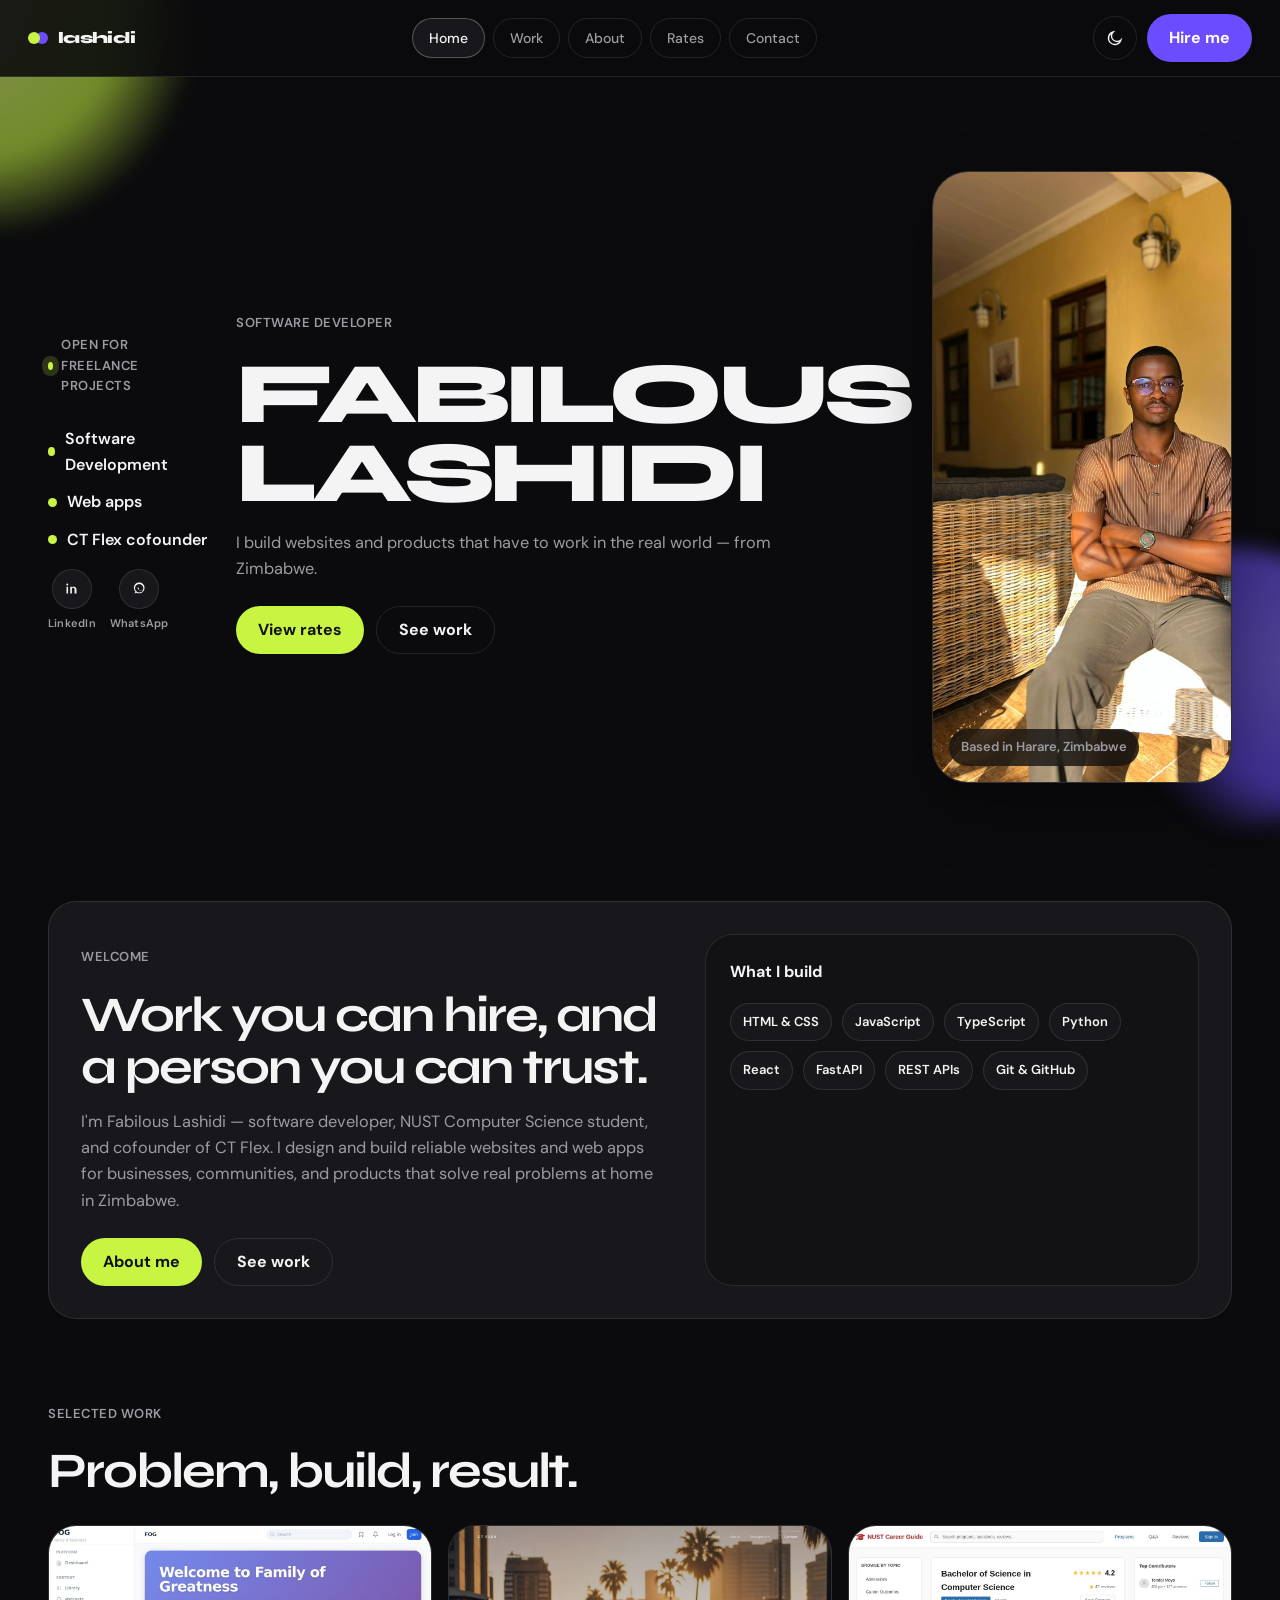
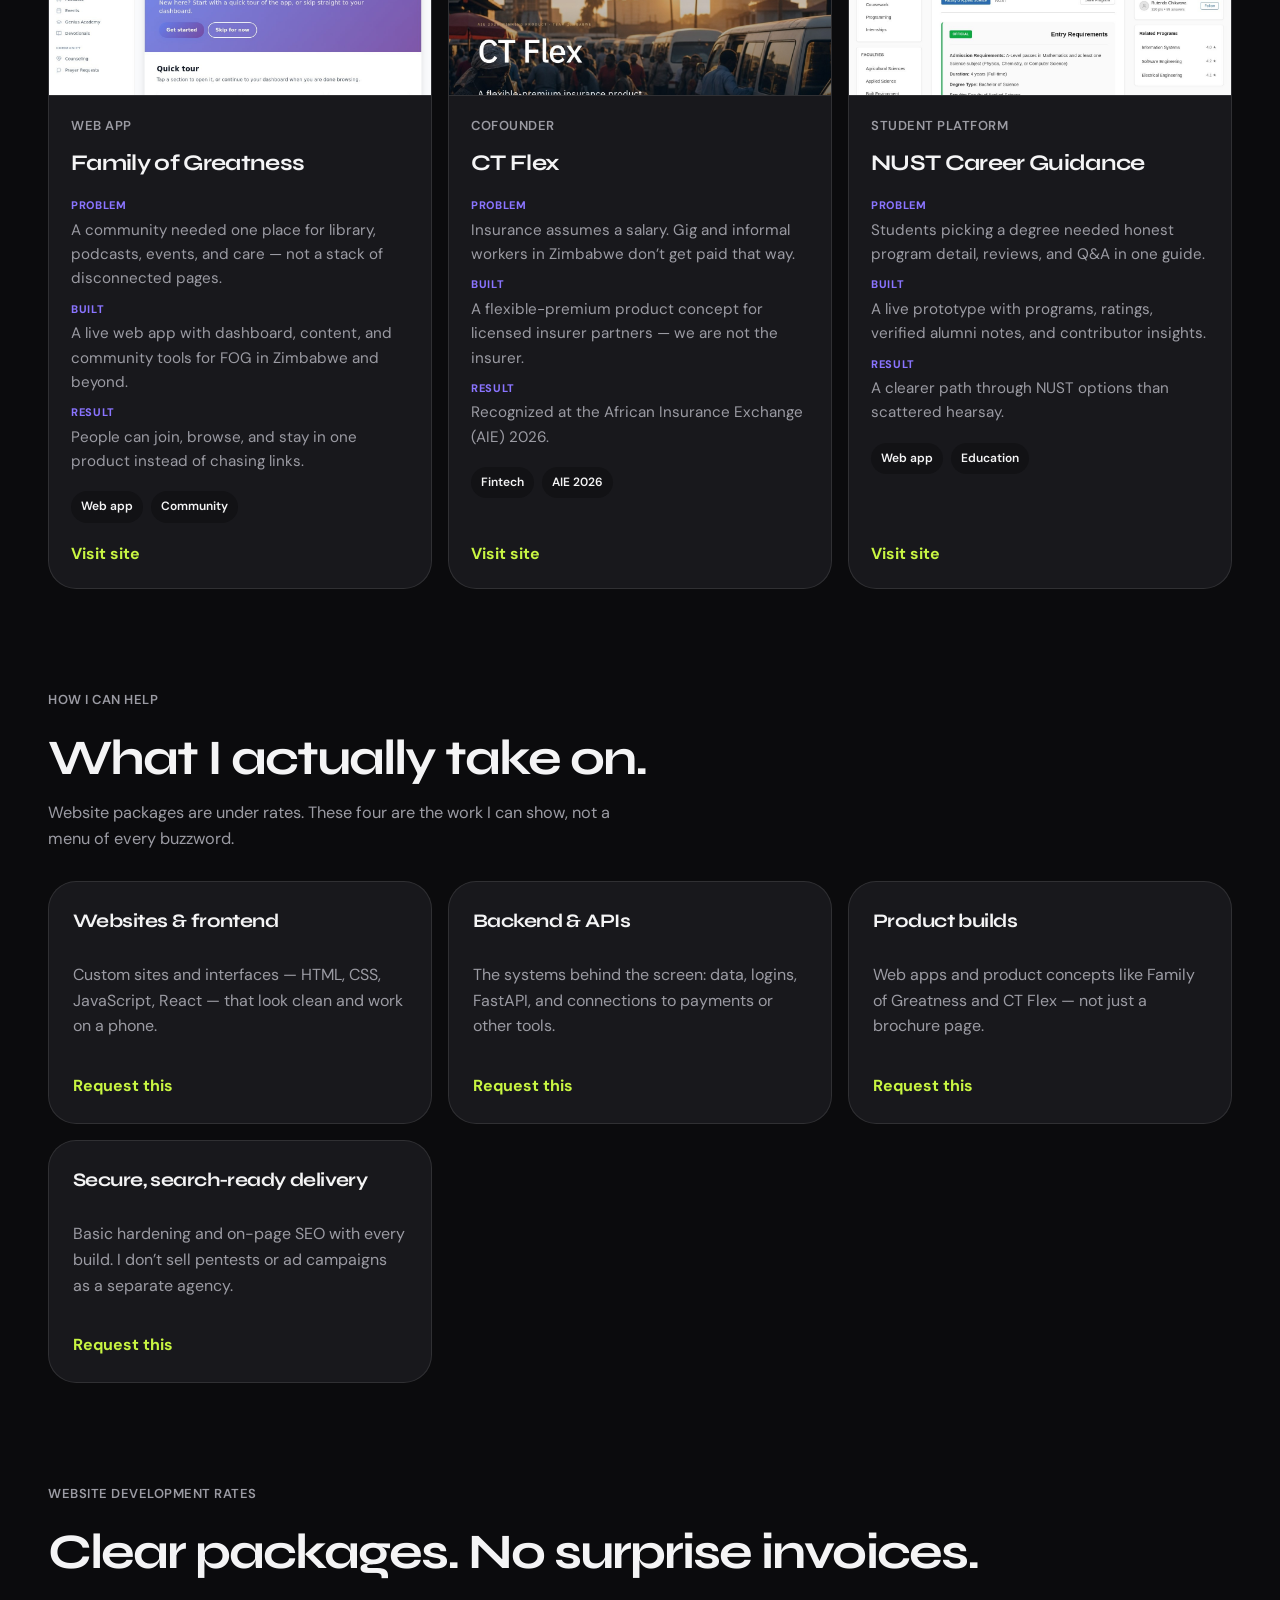
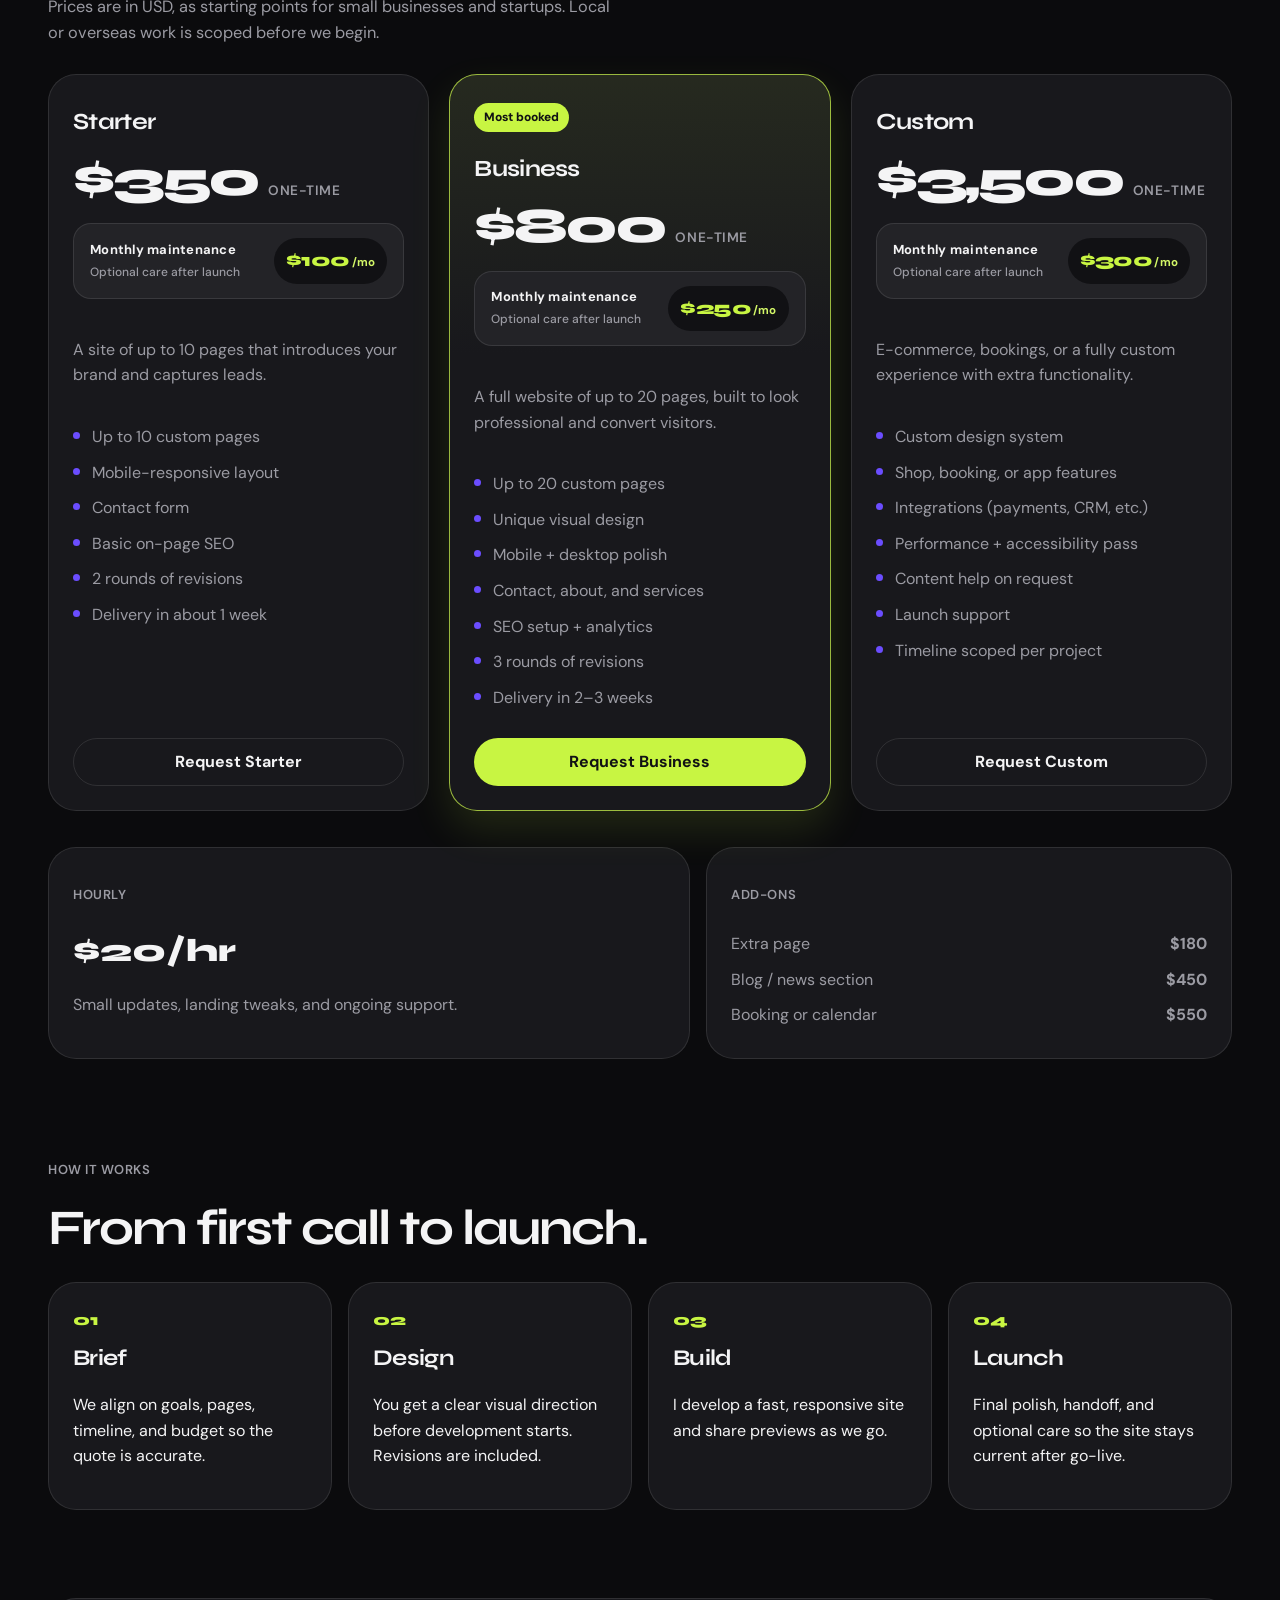
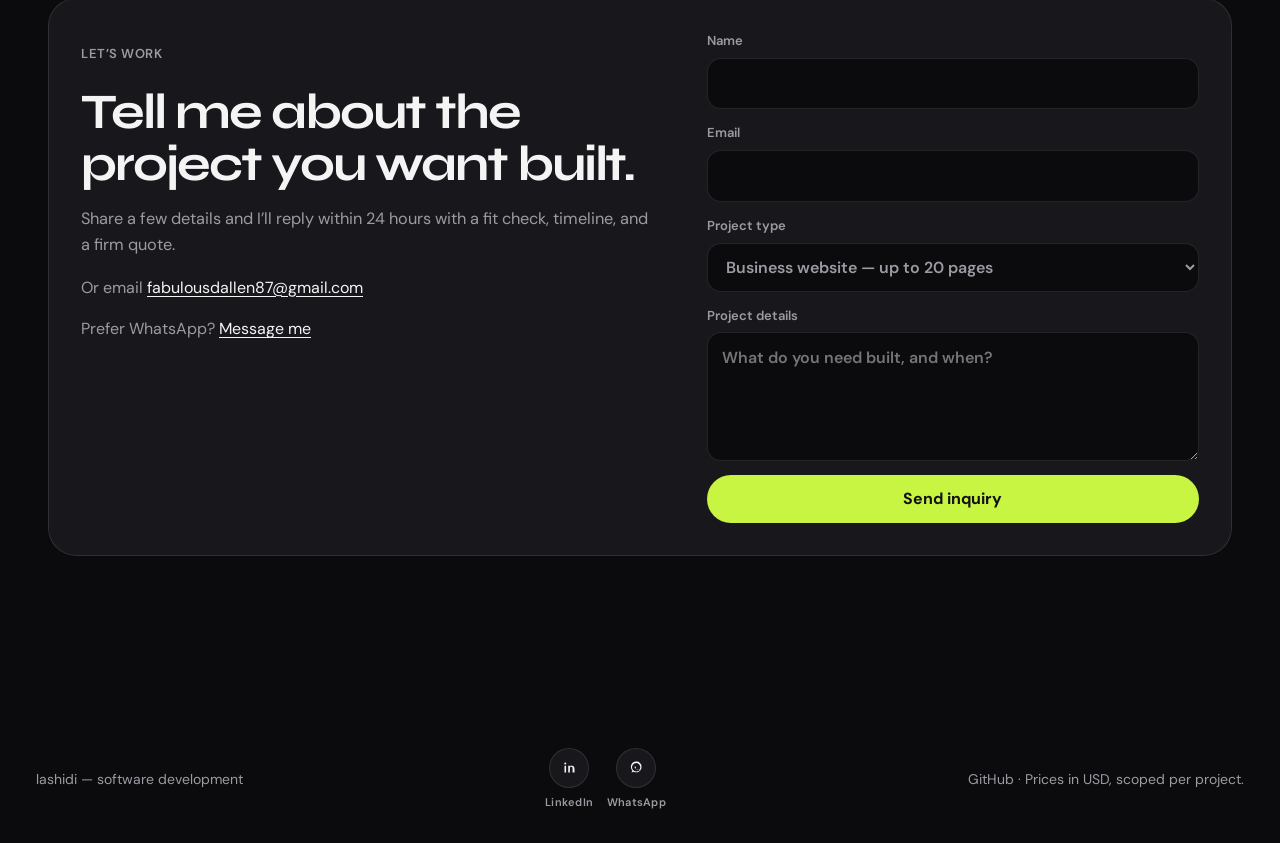
==== index.html @ 014e5551 "Revert extra LinkedIn and WhatsApp profile links on the site. Co-authored-by: Cursor <cursoragent@cu" ====
<!DOCTYPE html>
<html lang="en">
  <head>
    <meta charset="UTF-8" />
    <meta name="viewport" content="width=device-width, initial-scale=1, viewport-fit=cover" />
    <meta name="theme-color" content="#0b0b0d" />
    <title>Fabilous Lashidi — Software Developer</title>
    <meta
      name="description"
      content="Fabilous Lashidi — software developer in Zimbabwe. Websites, web apps, and CT Flex, recognized at AIE 2026."
    />
    <meta property="og:title" content="Fabilous Lashidi — Software Developer" />
    <meta property="og:description" content="Websites and products that have to work in the real world. Cofounder of CT Flex." />
    <meta property="og:type" content="website" />
    <meta property="og:url" content="https://fabber04.github.io/portfolio/" />
    <meta property="og:image" content="https://fabber04.github.io/portfolio/assets/og.jpg" />
    <meta name="twitter:card" content="summary_large_image" />
    <meta name="twitter:image" content="https://fabber04.github.io/portfolio/assets/og.jpg" />
    <link rel="canonical" href="https://fabber04.github.io/portfolio/" />
    <link rel="icon" type="image/svg+xml" href="assets/favicon.svg" />
    <link rel="preconnect" href="https://fonts.googleapis.com" />
    <link rel="preconnect" href="https://fonts.gstatic.com" crossorigin />
    <link
      href="https://fonts.googleapis.com/css2?family=DM+Sans:ital,opsz,wght@0,9..40,400;0,9..40,500;0,9..40,600;0,9..40,700;1,9..40,400&family=Syne:wght@600;700;800&display=swap"
      rel="stylesheet"
    />
    <link rel="stylesheet" href="css/style.css" />
  </head>
  <body data-page="home">
    <div class="orb orb-lime" aria-hidden="true"></div>
    <div class="orb orb-purple" aria-hidden="true"></div>

    <div class="site-top">
    <header class="site-header">
      <a class="logo" href="index.html">
        <span class="logo-mark" aria-hidden="true"></span>
        <span class="logo-text" data-logo>lashidi</span>
      </a>

      <nav class="nav-pills" aria-label="Primary">
        <a class="pill is-active" href="index.html">Home</a>
        <a class="pill" href="index.html#work">Work</a>
        <a class="pill" href="about.html">About</a>
        <a class="pill" href="index.html#rates">Rates</a>
        <a class="pill" href="index.html#contact">Contact</a>
      </nav>

      <div class="header-actions">
        <button class="icon-btn" id="theme-toggle" type="button" aria-label="Switch theme">
          <svg class="icon-sun" viewBox="0 0 24 24" fill="none" stroke="currentColor" stroke-width="1.8">
            <circle cx="12" cy="12" r="4" />
            <path d="M12 3v2M12 19v2M5 12H3M21 12h-2M6.3 6.3l1.4 1.4M16.3 16.3l1.4 1.4M6.3 17.7l1.4-1.4M16.3 7.7l1.4-1.4" />
          </svg>
          <svg class="icon-moon" viewBox="0 0 24 24" fill="none" stroke="currentColor" stroke-width="1.8">
            <path d="M20 14.5A8.5 8.5 0 1 1 9.5 4 7 7 0 0 0 20 14.5z" />
          </svg>
        </button>
        <button class="menu-btn" id="menu-toggle" type="button" aria-label="Open menu" aria-expanded="false">
          <span></span><span></span>
        </button>
        <a class="btn btn-purple js-hire" id="hire-link" href="#contact">Hire me</a>
      </div>
    </header>

    <nav class="mobile-nav" id="mobile-nav" hidden>
      <a href="index.html">Home</a>
      <a href="index.html#work">Work</a>
      <a href="about.html">About</a>
      <a href="index.html#rates">Rates</a>
      <a href="index.html#contact">Contact</a>
      <a class="mobile-hire js-hire" href="#contact">WhatsApp me</a>
    </nav>
    </div>

    <main id="top">
      <section class="hero">
        <aside class="hero-side">
          <p class="status">
            <span class="status-dot"></span>
            <span data-availability>Open for freelance</span>
          </p>
          <ul class="skill-list" id="skill-list"></ul>
          <div class="social-row js-socials" id="social-row"></div>
        </aside>

        <div class="hero-main">
          <p class="eyebrow" data-role>Software Developer</p>
          <h1 class="display-name">
            <span data-first>Fabilous</span>
            <span data-last>Lashidi</span>
          </h1>
          <p class="hero-copy" data-tagline>
            I build websites and products that have to work in the real world — from Zimbabwe.
          </p>
          <div class="hero-actions">
            <a class="btn btn-lime" href="#rates">View rates</a>
            <a class="btn btn-ghost" href="#work">See work</a>
          </div>
        </div>

        <div class="hero-portrait">
          <div class="portrait-frame">
            <img
              class="portrait-photo"
              src="assets/portrait.jpg"
              alt="Portrait of Fabilous Lashidi"
              width="800"
              height="1000"
            />
            <div class="portrait-chip">
              <span data-location>Available worldwide</span>
            </div>
          </div>
        </div>
      </section>

      <section class="band" id="intro">
        <div class="band-copy">
          <p class="eyebrow">Welcome</p>
          <h2>Work you can hire, and a person you can trust.</h2>
          <p class="lede" data-bio></p>
          <div class="hero-actions">
            <a class="btn btn-lime" href="about.html">About me</a>
            <a class="btn btn-ghost" href="#work">See work</a>
          </div>
        </div>
        <div class="band-card">
          <p class="band-kicker">What I build</p>
          <ul class="stack-list" id="stack-list"></ul>
        </div>
      </section>

      <section class="section" id="work">
        <div class="section-head">
          <p class="eyebrow">Selected work</p>
          <h2>Problem, build, result.</h2>
        </div>
        <div class="project-grid" id="project-grid"></div>
      </section>

      <section class="section" id="services">
        <div class="section-head">
          <p class="eyebrow">How I can help</p>
          <h2>What I actually take on.</h2>
          <p class="lede">
            Website packages are under rates. These four are the work I can show, not a menu of every buzzword.
          </p>
        </div>
        <div class="service-grid" id="service-grid"></div>
      </section>

      <section class="section rates" id="rates">
        <div class="section-head">
          <p class="eyebrow">Website development rates</p>
          <h2>Clear packages. No surprise invoices.</h2>
          <p class="lede" data-rates-note>
            Prices are in USD, as starting points for small businesses and startups. Local or overseas work is scoped before we begin.
          </p>
        </div>

        <div class="rate-grid" id="rate-grid"></div>

        <div class="rate-extras">
          <article class="extra-card">
            <p class="eyebrow">Hourly</p>
            <p class="extra-price"><span data-hourly></span></p>
            <p class="muted" data-hourly-note></p>
          </article>
          <article class="extra-card extra-addons">
            <p class="eyebrow">Add-ons</p>
            <ul class="addon-list" id="addon-list"></ul>
          </article>
        </div>
      </section>

      <section class="section process">
        <div class="section-head">
          <p class="eyebrow">How it works</p>
          <h2>From first call to launch.</h2>
        </div>
        <ol class="steps">
          <li>
            <span>01</span>
            <h3>Brief</h3>
            <p>We align on goals, pages, timeline, and budget so the quote is accurate.</p>
          </li>
          <li>
            <span>02</span>
            <h3>Design</h3>
            <p>You get a clear visual direction before development starts. Revisions are included.</p>
          </li>
          <li>
            <span>03</span>
            <h3>Build</h3>
            <p>I develop a fast, responsive site and share previews as we go.</p>
          </li>
          <li>
            <span>04</span>
            <h3>Launch</h3>
            <p>Final polish, handoff, and optional care so the site stays current after go-live.</p>
          </li>
        </ol>
      </section>

      <section class="section contact" id="contact">
        <div class="contact-panel">
          <div>
            <p class="eyebrow">Let’s work</p>
            <h2>Tell me about the project you want built.</h2>
            <p class="lede">
              Share a few details and I’ll reply within 24 hours with a fit check, timeline, and a firm quote.
            </p>
            <p class="contact-email">
              Or email
              <a id="email-link" href="mailto:fabulousdallen87@gmail.com">fabulousdallen87@gmail.com</a>
            </p>
            <p class="contact-email">
              Prefer WhatsApp?
              <a class="js-hire" href="#contact">Message me</a>
            </p>
          </div>

          <form class="contact-form" id="contact-form">
            <input type="text" name="_gotcha" class="hp-field" tabindex="-1" autocomplete="off" />
            <label>
              Name
              <input type="text" name="name" autocomplete="name" required />
            </label>
            <label>
              Email
              <input type="email" name="email" autocomplete="email" required />
            </label>
            <label>
              Project type
              <select name="package">
                <option value="Starter">Starter website — up to 10 pages</option>
                <option value="Business" selected>Business website — up to 20 pages</option>
                <option value="Custom">Custom — shop or web app</option>
                <option value="Websites & frontend">Websites & frontend</option>
                <option value="Backend & APIs">Backend & APIs</option>
                <option value="Product builds">Product builds</option>
                <option value="Not sure">Not sure yet</option>
              </select>
            </label>
            <label>
              Project details
              <textarea name="message" rows="4" required placeholder="What do you need built, and when?"></textarea>
            </label>
            <p class="form-status" id="form-status" role="status" hidden></p>
            <button class="btn btn-lime btn-full" type="submit" id="form-submit">Send inquiry</button>
          </form>
        </div>
      </section>
    </main>

    <footer class="site-footer">
      <p><span data-logo-foot>lashidi</span> — software development</p>
      <div class="social-row js-socials"></div>
      <p class="muted">
        <a class="js-github" href="https://github.com/fabber04" target="_blank" rel="noopener">GitHub</a>
        · Prices in USD, scoped per project.
      </p>
    </footer>

    <script src="js/config.js"></script>
    <script src="js/main.js"></script>
  </body>
</html>
---- css/style.css ----
:root {
  --bg: #0b0b0d;
  --bg-2: #121215;
  --surface: #18181c;
  --line: rgba(255, 255, 255, 0.1);
  --text: #f4f4f5;
  --muted: #9b9ba3;
  --lime: #c8f542;
  --lime-ink: #111114;
  --lime-text: #c8f542;
  --purple: #6b4dff;
  --purple-2: #8a74ff;
  --shadow: 0 24px 60px rgba(0, 0, 0, 0.35);
  --radius: 28px;
  --header: 76px;
  --font: "DM Sans", system-ui, sans-serif;
  --display: "Syne", "DM Sans", sans-serif;
  color-scheme: dark;
}

[data-theme="light"] {
  --bg: #eef0f8;
  --bg-2: #e4e7f3;
  --surface: #ffffff;
  --line: rgba(28, 24, 56, 0.1);
  --text: #14141c;
  --muted: #5c5d72;
  --lime: #c8f542;
  --lime-ink: #14141c;
  --lime-text: #4f3bd4;
  --purple: #5b45e8;
  --purple-2: #4a38c9;
  --shadow: 0 18px 44px rgba(28, 24, 56, 0.08);
  color-scheme: light;
}

*,
*::before,
*::after {
  box-sizing: border-box;
}

html {
  scroll-behavior: smooth;
  scroll-padding-top: calc(var(--header) + 16px);
  -webkit-text-size-adjust: 100%;
  text-size-adjust: 100%;
  overflow-x: clip;
}

body {
  margin: 0;
  min-height: 100vh;
  min-height: 100dvh;
  font-family: var(--font);
  background: var(--bg);
  color: var(--text);
  line-height: 1.6;
}

img {
  max-width: 100%;
  height: auto;
}

a {
  color: inherit;
  text-decoration: none;
}

button,
input,
select,
textarea {
  font: inherit;
  color: inherit;
}

.orb {
  position: fixed;
  z-index: 0;
  pointer-events: none;
  filter: blur(10px);
  opacity: 0.55;
}

[data-theme="light"] .orb {
  opacity: 0.18;
  filter: blur(22px);
}

[data-theme="light"] .orb-lime {
  opacity: 0.14;
}

.orb-lime {
  width: min(320px, 80vw);
  height: min(320px, 80vw);
  left: -120px;
  top: -80px;
  border-radius: 46% 54% 42% 58%;
  background: radial-gradient(circle at 30% 30%, #e8ff8a, var(--lime) 45%, transparent 70%);
}

.orb-purple {
  width: min(280px, 75vw);
  height: min(280px, 75vw);
  right: -100px;
  bottom: 8%;
  border-radius: 40% 60% 55% 45%;
  background: radial-gradient(circle at 70% 40%, var(--purple-2), var(--purple) 50%, transparent 72%);
}

.site-top {
  position: sticky;
  top: 0;
  z-index: 30;
}

.site-header,
main,
.site-footer,
.mobile-nav {
  position: relative;
  z-index: 1;
}

.site-header {
  display: flex;
  align-items: center;
  justify-content: space-between;
  gap: 12px;
  min-height: var(--header);
  padding: 10px max(16px, env(safe-area-inset-right)) 10px max(16px, env(safe-area-inset-left));
  padding-top: max(10px, env(safe-area-inset-top));
  background: color-mix(in srgb, var(--bg) 88%, transparent);
  backdrop-filter: blur(18px);
  border-bottom: 1px solid var(--line);
}

.logo {
  display: flex;
  align-items: center;
  gap: 10px;
  font-family: var(--display);
  font-weight: 800;
  letter-spacing: -0.04em;
}

.logo-mark {
  width: 12px;
  height: 12px;
  border-radius: 50%;
  background: var(--lime);
  box-shadow: 8px 0 0 var(--purple);
  margin-right: 8px;
}

.nav-pills {
  display: none;
  gap: 8px;
}

.pill {
  padding: 8px 16px;
  border: 1px solid var(--line);
  border-radius: 999px;
  font-size: 14px;
  font-weight: 500;
  color: var(--muted);
}

.pill:hover,
.pill.is-active {
  color: var(--text);
  border-color: color-mix(in srgb, var(--text) 28%, transparent);
}

.pill.is-active {
  background: var(--surface);
}

.header-actions {
  display: flex;
  align-items: center;
  gap: 10px;
}

.icon-btn,
.menu-btn {
  width: 44px;
  height: 44px;
  flex: 0 0 auto;
  border: 1px solid var(--line);
  border-radius: 50%;
  background: transparent;
  color: var(--text);
  cursor: pointer;
  display: grid;
  place-items: center;
  -webkit-tap-highlight-color: transparent;
}

.icon-btn svg {
  width: 18px;
  height: 18px;
}

[data-theme="light"] .icon-moon,
html:not([data-theme="light"]) .icon-sun {
  display: none;
}

.menu-btn span {
  display: block;
  width: 16px;
  height: 1.5px;
  background: currentColor;
}

.menu-btn span + span {
  margin-top: 5px;
}

.btn {
  display: inline-flex;
  align-items: center;
  justify-content: center;
  min-height: 48px;
  padding: 0 22px;
  border-radius: 999px;
  border: 0;
  font-weight: 700;
  cursor: pointer;
  text-align: center;
  transition: transform 0.2s ease, filter 0.2s ease;
  -webkit-tap-highlight-color: transparent;
}

.btn:hover {
  transform: translateY(-1px);
  filter: brightness(1.05);
}

.btn-lime {
  background: var(--lime);
  color: var(--lime-ink);
}

.btn-purple {
  background: var(--purple);
  color: #fff;
}

.btn-ghost {
  background: transparent;
  color: var(--text);
  border: 1px solid var(--line);
}

.btn-full {
  width: 100%;
}

.mobile-nav {
  display: grid;
  gap: 8px;
  padding: 12px max(16px, env(safe-area-inset-right)) 16px max(16px, env(safe-area-inset-left));
  background: color-mix(in srgb, var(--bg) 94%, transparent);
  backdrop-filter: blur(18px);
  border-bottom: 1px solid var(--line);
}

.mobile-nav[hidden] {
  display: none !important;
}

.mobile-nav a {
  padding: 14px 16px;
  border-radius: 14px;
  background: var(--surface);
  font-weight: 600;
}

.mobile-nav .mobile-hire {
  background: var(--purple);
  color: #fff;
  text-align: center;
}

main {
  padding: 0 max(16px, env(safe-area-inset-right)) 80px max(16px, env(safe-area-inset-left));
  max-width: 1240px;
  margin: 0 auto;
}

.hero {
  display: grid;
  gap: 28px;
  padding: 28px 0 48px;
}

.hero > * {
  min-width: 0;
}

.hero-side {
  order: 3;
  display: grid;
  gap: 16px;
  align-content: start;
}

.hero-main {
  order: 1;
  container-type: inline-size;
  container-name: name;
}

.hero-portrait {
  order: 2;
}

.status,
.portrait-chip,
.eyebrow {
  display: inline-flex;
  align-items: center;
  gap: 8px;
  font-size: 13px;
  font-weight: 600;
  letter-spacing: 0.04em;
  text-transform: uppercase;
  color: var(--muted);
}

.status-dot {
  width: 8px;
  height: 8px;
  border-radius: 50%;
  background: var(--lime);
  box-shadow: 0 0 0 6px color-mix(in srgb, var(--lime) 18%, transparent);
}

.skill-list {
  list-style: none;
  margin: 0;
  padding: 0;
  display: grid;
  gap: 12px;
}

.skill-list li {
  display: flex;
  align-items: center;
  gap: 10px;
  font-weight: 600;
}

.skill-list li::before {
  content: "";
  width: 9px;
  height: 9px;
  border-radius: 50%;
  background: var(--lime);
}

.social-row {
  display: flex;
  gap: 14px;
}

.social-link {
  display: grid;
  justify-items: center;
  gap: 6px;
  min-width: 44px;
  color: var(--muted);
  font-size: 11px;
  font-weight: 600;
  letter-spacing: 0.02em;
}

.social-link i {
  width: 40px;
  height: 40px;
  border: 1px solid var(--line);
  border-radius: 50%;
  display: grid;
  place-items: center;
  background: var(--surface);
  color: var(--text);
  transition: border-color 0.2s ease, background 0.2s ease, color 0.2s ease, transform 0.2s ease;
}

.social-link svg {
  width: 15px;
  height: 15px;
}

.social-link:hover {
  color: var(--text);
}

.social-link:hover i {
  transform: translateY(-2px);
}

.social-link.is-linkedin:hover i {
  background: var(--purple);
  border-color: var(--purple);
  color: #fff;
}

.social-link.is-whatsapp:hover i {
  background: var(--lime);
  border-color: var(--lime);
  color: var(--lime-ink);
}

.display-name {
  margin: 8px 0 16px;
  font-family: var(--display);
  font-weight: 800;
  font-size: clamp(2.4rem, 8vw, 4.6rem);
  font-size: clamp(2.2rem, 13.8cqi, 5.4rem);
  line-height: 0.92;
  letter-spacing: -0.06em;
  text-transform: uppercase;
}

.display-name span {
  display: block;
  white-space: nowrap;
}

.hero-copy,
.lede {
  max-width: 52ch;
  color: var(--muted);
  font-size: 1.02rem;
}

.hero-actions {
  display: flex;
  flex-wrap: wrap;
  gap: 12px;
  margin-top: 24px;
}

.hero-actions .btn {
  flex: 1 1 160px;
}

.portrait-frame {
  position: relative;
  width: 100%;
  aspect-ratio: 3 / 4;
  max-height: min(58vh, 520px);
  min-height: 280px;
  border-radius: 28px;
  overflow: hidden;
  background: var(--surface);
  border: 1px solid var(--line);
  box-shadow: var(--shadow);
}

.portrait-photo {
  position: absolute;
  inset: 0;
  width: 100%;
  height: 100%;
  object-fit: cover;
  object-position: center 18%;
  display: block;
}

.portrait-chip {
  position: absolute;
  left: 16px;
  bottom: 16px;
  padding: 8px 12px;
  border-radius: 999px;
  background: color-mix(in srgb, var(--bg) 75%, transparent);
  backdrop-filter: blur(12px);
  text-transform: none;
  letter-spacing: 0;
}

.band,
.contact-panel,
.project-card,
.rate-card,
.extra-card,
.steps li,
.band-card {
  background: var(--surface);
  border: 1px solid var(--line);
  border-radius: var(--radius);
}

.band {
  display: grid;
  gap: 20px;
  padding: 24px;
  margin-bottom: 56px;
}

.band h2,
.section h2,
.contact-panel h2 {
  margin: 8px 0 14px;
  font-family: var(--display);
  font-size: clamp(1.8rem, 4vw, 3.1rem);
  line-height: 1.05;
  letter-spacing: -0.04em;
}

.band-card {
  padding: 24px;
  background: var(--bg-2);
}

.band-kicker {
  margin: 0 0 18px;
  font-weight: 700;
}

.stack-list {
  display: flex;
  flex-wrap: wrap;
  gap: 10px;
  margin: 0;
  padding: 0;
  list-style: none;
}

.stack-list li {
  padding: 8px 12px;
  border-radius: 999px;
  border: 1px solid var(--line);
  background: var(--surface);
  color: var(--text);
  font-size: 13px;
  font-weight: 600;
}

.stack-list li::before {
  content: none;
}

.section {
  margin-bottom: 64px;
}

.section-head {
  margin-bottom: 28px;
}

.project-grid,
.rate-grid,
.rate-extras,
.steps,
.service-grid {
  display: grid;
  gap: 16px;
}

.rate-grid {
  align-items: stretch;
  gap: 20px;
}

.rate-extras {
  margin-top: 36px;
}

.project-card,
.rate-card,
.extra-card,
.steps li {
  padding: 24px;
}

.rate-card {
  display: flex;
  flex-direction: column;
  gap: 6px;
  padding: 28px 24px 24px;
  position: relative;
  overflow: hidden;
  transition: transform 0.2s ease, border-color 0.2s ease, box-shadow 0.2s ease;
}

.rate-card:hover {
  transform: translateY(-4px);
  border-color: color-mix(in srgb, var(--text) 22%, transparent);
}

.rate-card .btn {
  margin-top: auto;
  width: 100%;
}

.rate-card h3 {
  margin: 0 0 10px;
  font-family: var(--display);
  font-size: 1.45rem;
  letter-spacing: -0.03em;
}

.rate-price {
  display: flex;
  align-items: baseline;
  gap: 10px;
  margin: 0;
  font-family: var(--display);
  font-size: clamp(2.4rem, 7vw, 3.1rem);
  font-weight: 800;
  letter-spacing: -0.06em;
  line-height: 0.95;
}

.rate-price small {
  font-size: 0.85rem;
  color: var(--muted);
  font-family: var(--font);
  font-weight: 600;
  letter-spacing: 0.04em;
  text-transform: uppercase;
}

.rate-maintain {
  display: flex;
  align-items: center;
  justify-content: space-between;
  gap: 16px;
  margin: 14px 0 16px;
  padding: 14px 16px;
  border-radius: 18px;
  background: color-mix(in srgb, var(--text) 5%, var(--surface));
  border: 1px solid var(--line);
}

.rate-maintain-copy {
  display: grid;
  gap: 2px;
  min-width: 0;
}

.rate-maintain-label {
  color: var(--text);
  font-size: 13px;
  font-weight: 700;
  letter-spacing: 0.02em;
}

.rate-maintain-note {
  color: var(--muted);
  font-size: 12px;
  font-weight: 500;
}

.rate-maintain-price {
  display: inline-flex;
  align-items: baseline;
  gap: 2px;
  flex: 0 0 auto;
  padding: 8px 12px;
  border-radius: 999px;
  background: #111114;
  color: #c8f542;
  font-family: var(--display);
  font-size: 1.15rem;
  font-weight: 800;
  letter-spacing: -0.03em;
}

.rate-maintain-price small {
  font-family: var(--font);
  font-size: 0.72rem;
  font-weight: 700;
  letter-spacing: 0.02em;
  color: color-mix(in srgb, #c8f542 80%, white);
}

[data-theme="light"] .rate-maintain-price {
  background: #14141c;
  color: #c8f542;
}

[data-theme="light"] .rate-maintain-price small {
  color: color-mix(in srgb, #c8f542 78%, white);
}

.rate-card.popular {
  border-color: color-mix(in srgb, var(--lime) 70%, var(--line));
  box-shadow: 0 18px 40px color-mix(in srgb, var(--lime) 12%, transparent);
  background:
    linear-gradient(180deg, color-mix(in srgb, var(--lime) 8%, var(--surface)), var(--surface) 38%);
}

.rate-card.popular:hover {
  border-color: var(--lime);
}

[data-theme="light"] .rate-card.popular {
  background:
    linear-gradient(180deg, color-mix(in srgb, var(--purple) 9%, var(--surface)), var(--surface) 46%);
  box-shadow: 0 16px 36px rgba(28, 24, 56, 0.07);
  border-color: color-mix(in srgb, var(--purple) 28%, var(--line));
}

[data-theme="light"] .rate-card.popular:hover {
  border-color: var(--purple);
}

[data-theme="light"] .btn:hover {
  filter: brightness(0.97);
}

[data-theme="light"] .site-header {
  background: color-mix(in srgb, #ffffff 72%, var(--bg));
}

.popular-badge {
  display: inline-flex;
  align-self: flex-start;
  margin-bottom: 12px;
  padding: 5px 10px;
  border-radius: 999px;
  background: var(--lime);
  color: var(--lime-ink);
  font-size: 12px;
  font-weight: 800;
}

.rate-card ul,
.addon-list {
  margin: 14px 0 22px;
  padding: 0;
  list-style: none;
  display: grid;
  gap: 10px;
}

.project-type,
.rate-period {
  margin: 0;
  color: var(--muted);
  font-size: 13px;
  font-weight: 600;
  text-transform: uppercase;
  letter-spacing: 0.04em;
}

.project-card h3,
.steps h3 {
  margin: 8px 0;
  font-family: var(--display);
  font-size: 1.4rem;
  letter-spacing: -0.03em;
}

a.project-card {
  display: flex;
  flex-direction: column;
  color: inherit;
  padding: 0;
  overflow: hidden;
  transition: transform 0.2s ease, border-color 0.2s ease;
}

.project-shot {
  width: 100%;
  height: 170px;
  object-fit: cover;
  object-position: top center;
  display: block;
  border-bottom: 1px solid var(--line);
}

.project-body {
  display: flex;
  flex-direction: column;
  flex: 1;
  padding: 20px 22px 22px;
}

.case-list {
  margin: 8px 0 0;
  padding: 0;
  display: grid;
  gap: 10px;
}

.case-list dt {
  margin: 0;
  font-size: 11px;
  font-weight: 800;
  letter-spacing: 0.06em;
  text-transform: uppercase;
  color: var(--purple-2);
}

.case-list dd {
  margin: 3px 0 0;
  color: var(--muted);
  font-size: 0.95rem;
}

a.project-card:hover,
a.project-card:focus-visible {
  transform: translateY(-2px);
  border-color: color-mix(in srgb, var(--lime) 55%, var(--line));
}

.project-link {
  margin-top: auto;
  padding-top: 18px;
  font-weight: 700;
  color: var(--lime-text);
}

.service-card {
  display: flex;
  flex-direction: column;
  padding: 24px;
  background: var(--surface);
  border: 1px solid var(--line);
  border-radius: var(--radius);
}

.service-card h3 {
  margin: 0 0 10px;
  font-family: var(--display);
  font-size: 1.2rem;
  letter-spacing: -0.03em;
}

.tags {
  display: flex;
  gap: 8px;
  flex-wrap: wrap;
  margin-top: 18px;
}

.tags span {
  padding: 6px 10px;
  border-radius: 999px;
  background: var(--bg-2);
  font-size: 12px;
  font-weight: 600;
}

.rate-card li,
.addon-list li {
  display: flex;
  justify-content: space-between;
  gap: 12px;
  color: var(--muted);
}

.rate-card li::before {
  content: "";
  width: 7px;
  height: 7px;
  margin-top: 8px;
  border-radius: 50%;
  background: var(--purple);
  flex: 0 0 auto;
}

.rate-card li {
  justify-content: flex-start;
}

.extra-price {
  margin: 6px 0;
  font-family: var(--display);
  font-size: 2rem;
  font-weight: 800;
}

.addon-list {
  margin: 12px 0 0;
}

.steps {
  list-style: none;
  margin: 0;
  padding: 0;
}

.steps span {
  font-family: var(--display);
  color: var(--lime-text);
  font-weight: 800;
}

.contact-panel {
  display: grid;
  gap: 24px;
  padding: 24px;
}

.contact-email {
  color: var(--muted);
  overflow-wrap: anywhere;
}

.contact-email a {
  color: var(--text);
  text-decoration: underline;
  text-underline-offset: 3px;
}

.btn:focus-visible,
.pill:focus-visible,
.icon-btn:focus-visible,
.menu-btn:focus-visible,
.social-link:focus-visible {
  outline: 2px solid var(--lime);
  outline-offset: 3px;
}

.contact-form {
  position: relative;
  display: grid;
  gap: 14px;
}

.contact-form label {
  display: grid;
  gap: 6px;
  font-size: 13px;
  font-weight: 600;
  color: var(--muted);
}

.contact-form input,
.contact-form select,
.contact-form textarea {
  width: 100%;
  max-width: 100%;
  padding: 12px 14px;
  border-radius: 14px;
  border: 1px solid var(--line);
  background: var(--bg);
  outline: none;
  font-size: 16px;
}

.contact-form input:focus,
.contact-form select:focus,
.contact-form textarea:focus {
  border-color: var(--purple);
}

.hp-field {
  position: absolute;
  left: -9999px;
  width: 1px;
  height: 1px;
  overflow: hidden;
}

.form-status {
  margin: 0;
  font-size: 14px;
  font-weight: 600;
}

.form-status.is-ok {
  color: var(--lime-text);
}

.form-status.is-err {
  color: #ff7b8a;
}

.form-status.is-wait {
  color: var(--muted);
}

.contact-form .btn:disabled {
  opacity: 0.7;
  cursor: wait;
}

.site-footer {
  display: flex;
  flex-wrap: wrap;
  align-items: center;
  justify-content: space-between;
  gap: 12px;
  max-width: 1240px;
  margin: 0 auto;
  padding: 24px max(16px, env(safe-area-inset-right)) max(32px, env(safe-area-inset-bottom)) max(16px, env(safe-area-inset-left));
  color: var(--muted);
  font-size: 14px;
}

.muted {
  color: var(--muted);
}

#work,
#rates,
#contact,
#intro,
#services {
  scroll-margin-top: calc(var(--header) + 16px);
}

.about-page {
  padding-top: 28px;
}

.about-hero h1 {
  max-width: 18ch;
  margin: 8px 0 16px;
  font-family: var(--display);
  font-size: clamp(2rem, 6vw, 3.6rem);
  line-height: 1.05;
  letter-spacing: -0.04em;
}

.about-split {
  display: grid;
  gap: 28px;
  margin: 36px 0 72px;
  align-items: start;
}

.about-story p {
  margin: 0 0 16px;
  color: var(--muted);
  font-size: 1.05rem;
  max-width: 62ch;
}

.about-photo .portrait-frame {
  min-height: 0;
  max-height: min(70vh, 560px);
}

.fact-grid,
.value-grid {
  display: grid;
  gap: 16px;
}

.fact-card,
.value-card {
  padding: 22px;
  background: var(--surface);
  border: 1px solid var(--line);
  border-radius: var(--radius);
}

.fact-card span,
.value-card h3 {
  display: block;
  margin-bottom: 8px;
  color: var(--muted);
  font-size: 13px;
  font-weight: 700;
  letter-spacing: 0.04em;
  text-transform: uppercase;
}

.fact-card strong,
.value-card h3 {
  font-family: var(--display);
  color: var(--text);
  font-size: 1.2rem;
  letter-spacing: -0.03em;
  text-transform: none;
}

.value-card h3 {
  margin: 0 0 8px;
  font-size: 1.25rem;
}

.value-card p {
  margin: 0;
  color: var(--muted);
}

.about-cta {
  padding: 32px 24px;
  margin-bottom: 48px;
  background: var(--surface);
  border: 1px solid var(--line);
  border-radius: var(--radius);
}

.about-cta h2 {
  margin: 8px 0 20px;
  font-family: var(--display);
  font-size: clamp(1.6rem, 4vw, 2.4rem);
  letter-spacing: -0.04em;
}

.highlight {
  display: grid;
  gap: 24px;
  margin: 0 0 72px;
  padding: 24px;
  background: var(--surface);
  border: 1px solid var(--line);
  border-radius: var(--radius);
}

.highlight h2 {
  margin: 8px 0 14px;
  font-family: var(--display);
  font-size: clamp(1.6rem, 4vw, 2.6rem);
  line-height: 1.08;
  letter-spacing: -0.04em;
}

.highlight-photo {
  margin: 0;
}

.highlight-photo img {
  width: 100%;
  height: auto;
  max-height: 420px;
  object-fit: cover;
  object-position: center 30%;
  border-radius: 22px;
  border: 1px solid var(--line);
  display: block;
}

.highlight-photo figcaption {
  margin-top: 10px;
  color: var(--muted);
  font-size: 14px;
}

@media (min-width: 640px) {
  .project-grid,
  .rate-grid,
  .rate-extras,
  .steps,
  .service-grid {
    grid-template-columns: repeat(2, 1fr);
  }

  .band,
  .contact-panel {
    padding: 32px;
  }

  .hero-actions .btn {
    flex: 0 1 auto;
  }
}

@media (min-width: 900px) {
  :root {
    --header: 76px;
  }

  .nav-pills {
    display: flex;
    flex-wrap: wrap;
    justify-content: center;
  }

  .menu-btn,
  .mobile-nav {
    display: none !important;
  }

  .header-actions .btn {
    display: inline-flex;
  }

  .site-header {
    padding: 14px 28px;
  }

  main {
    padding: 0 28px 80px;
  }

  .hero {
    grid-template-columns: minmax(140px, 160px) minmax(280px, 1fr) minmax(240px, 300px);
    align-items: center;
    min-height: calc(100dvh - var(--header));
    gap: 28px;
    padding: 24px 0 48px;
  }

  .hero-side,
  .hero-main,
  .hero-portrait {
    order: initial;
  }

  .portrait-frame {
    height: min(68vh, 620px);
    max-height: none;
    min-height: 420px;
    aspect-ratio: auto;
    border-radius: 36px;
  }

  .band,
  .contact-panel,
  .rate-extras {
    grid-template-columns: 1.1fr 0.9fr;
  }

  .project-grid,
  .rate-grid,
  .service-grid {
    grid-template-columns: repeat(3, 1fr);
  }

  .steps {
    grid-template-columns: repeat(4, 1fr);
  }

  .section {
    margin-bottom: 88px;
  }

  .band {
    margin-bottom: 72px;
  }

  .about-split {
    grid-template-columns: minmax(240px, 0.85fr) 1.15fr;
    gap: 40px;
    align-items: center;
  }

  .fact-grid,
  .value-grid {
    grid-template-columns: repeat(2, 1fr);
  }

  .about-cta {
    padding: 40px 36px;
  }

  .highlight {
    grid-template-columns: 1.05fr 0.95fr;
    gap: 32px;
    padding: 32px;
    align-items: center;
  }

  .highlight-photo img {
    max-height: 380px;
  }
}

@media (max-width: 899px) {
  :root {
    --header: 64px;
  }

  .header-actions .btn {
    display: none;
  }

  .nav-pills {
    display: none;
  }

  body.menu-open {
    overflow: hidden;
  }

  .skill-list {
    display: flex;
    flex-wrap: wrap;
    gap: 10px 16px;
  }

  .contact-panel {
    padding: 20px 16px;
  }

  .rate-card,
  .project-card,
  .service-card {
    min-width: 0;
  }
}

@media (prefers-reduced-motion: reduce) {
  html {
    scroll-behavior: auto;
  }

  .btn:hover,
  .rate-card:hover {
    transform: none;
  }
}
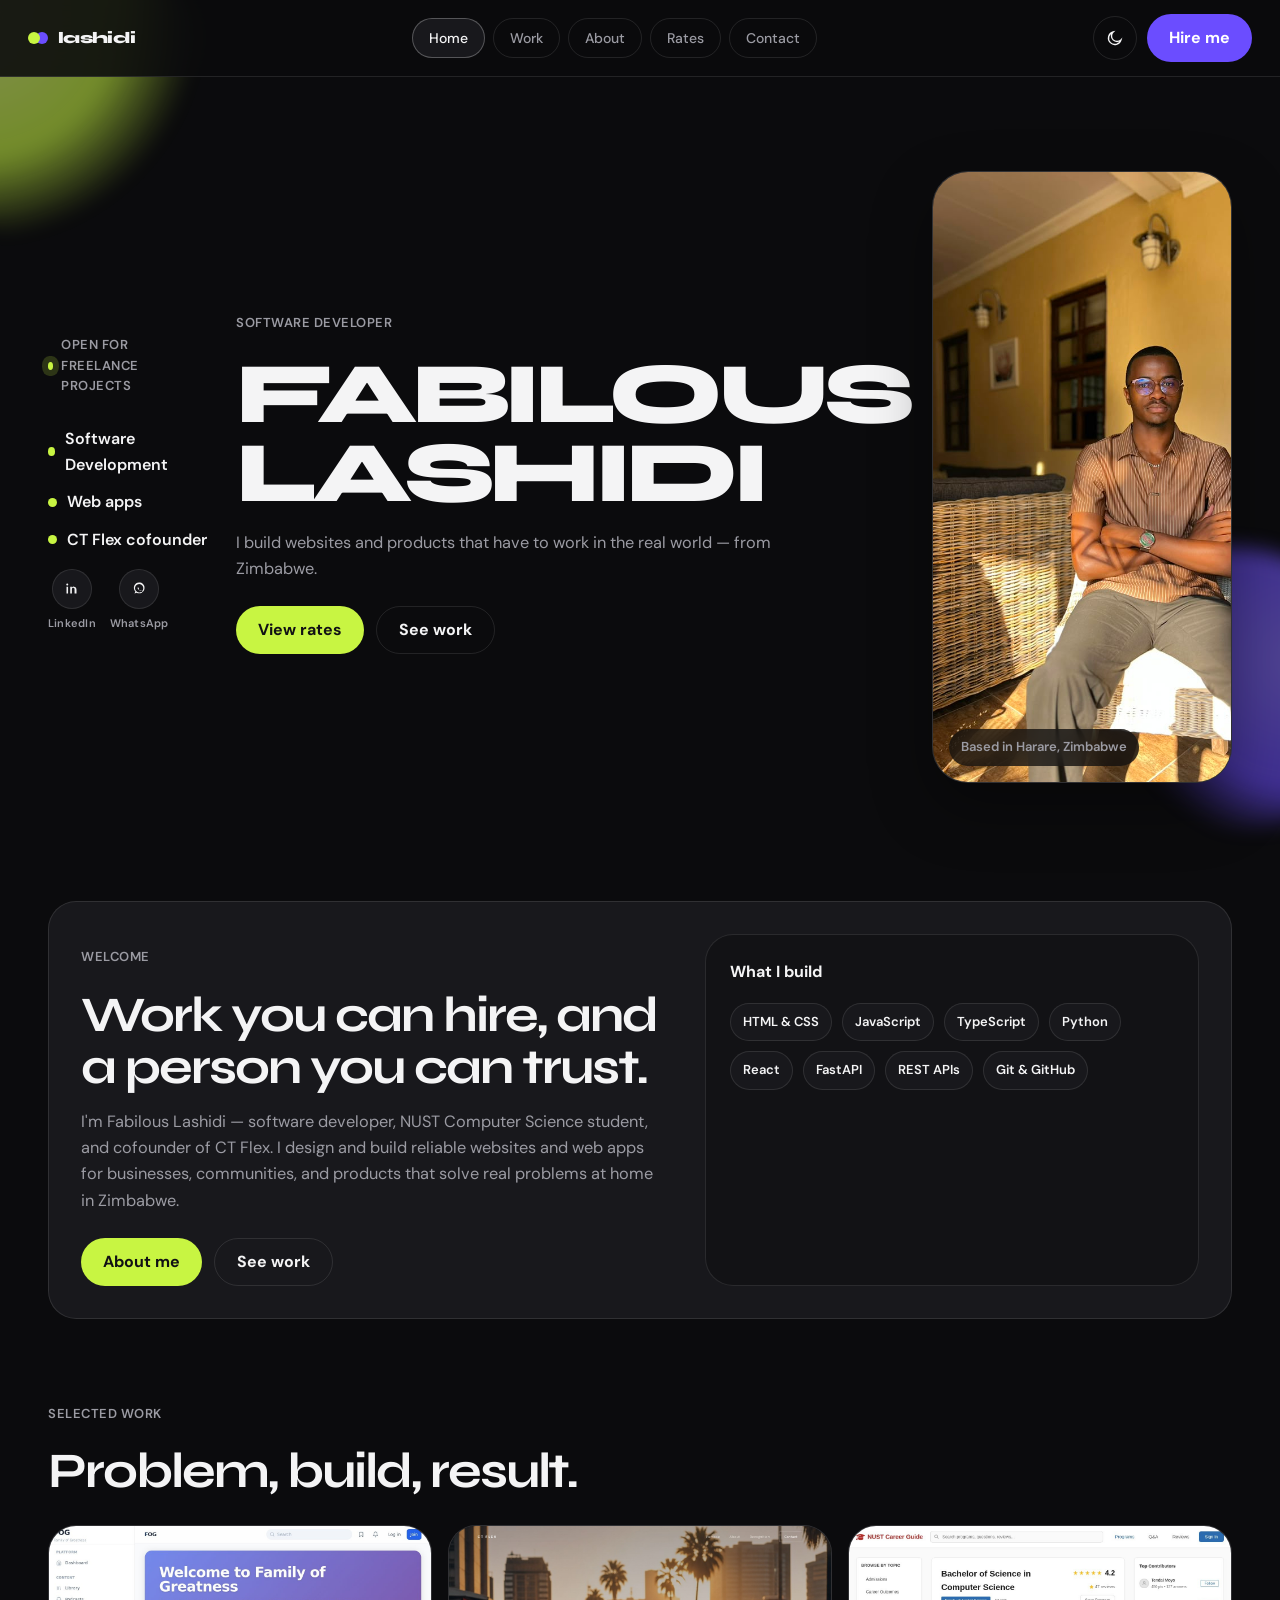
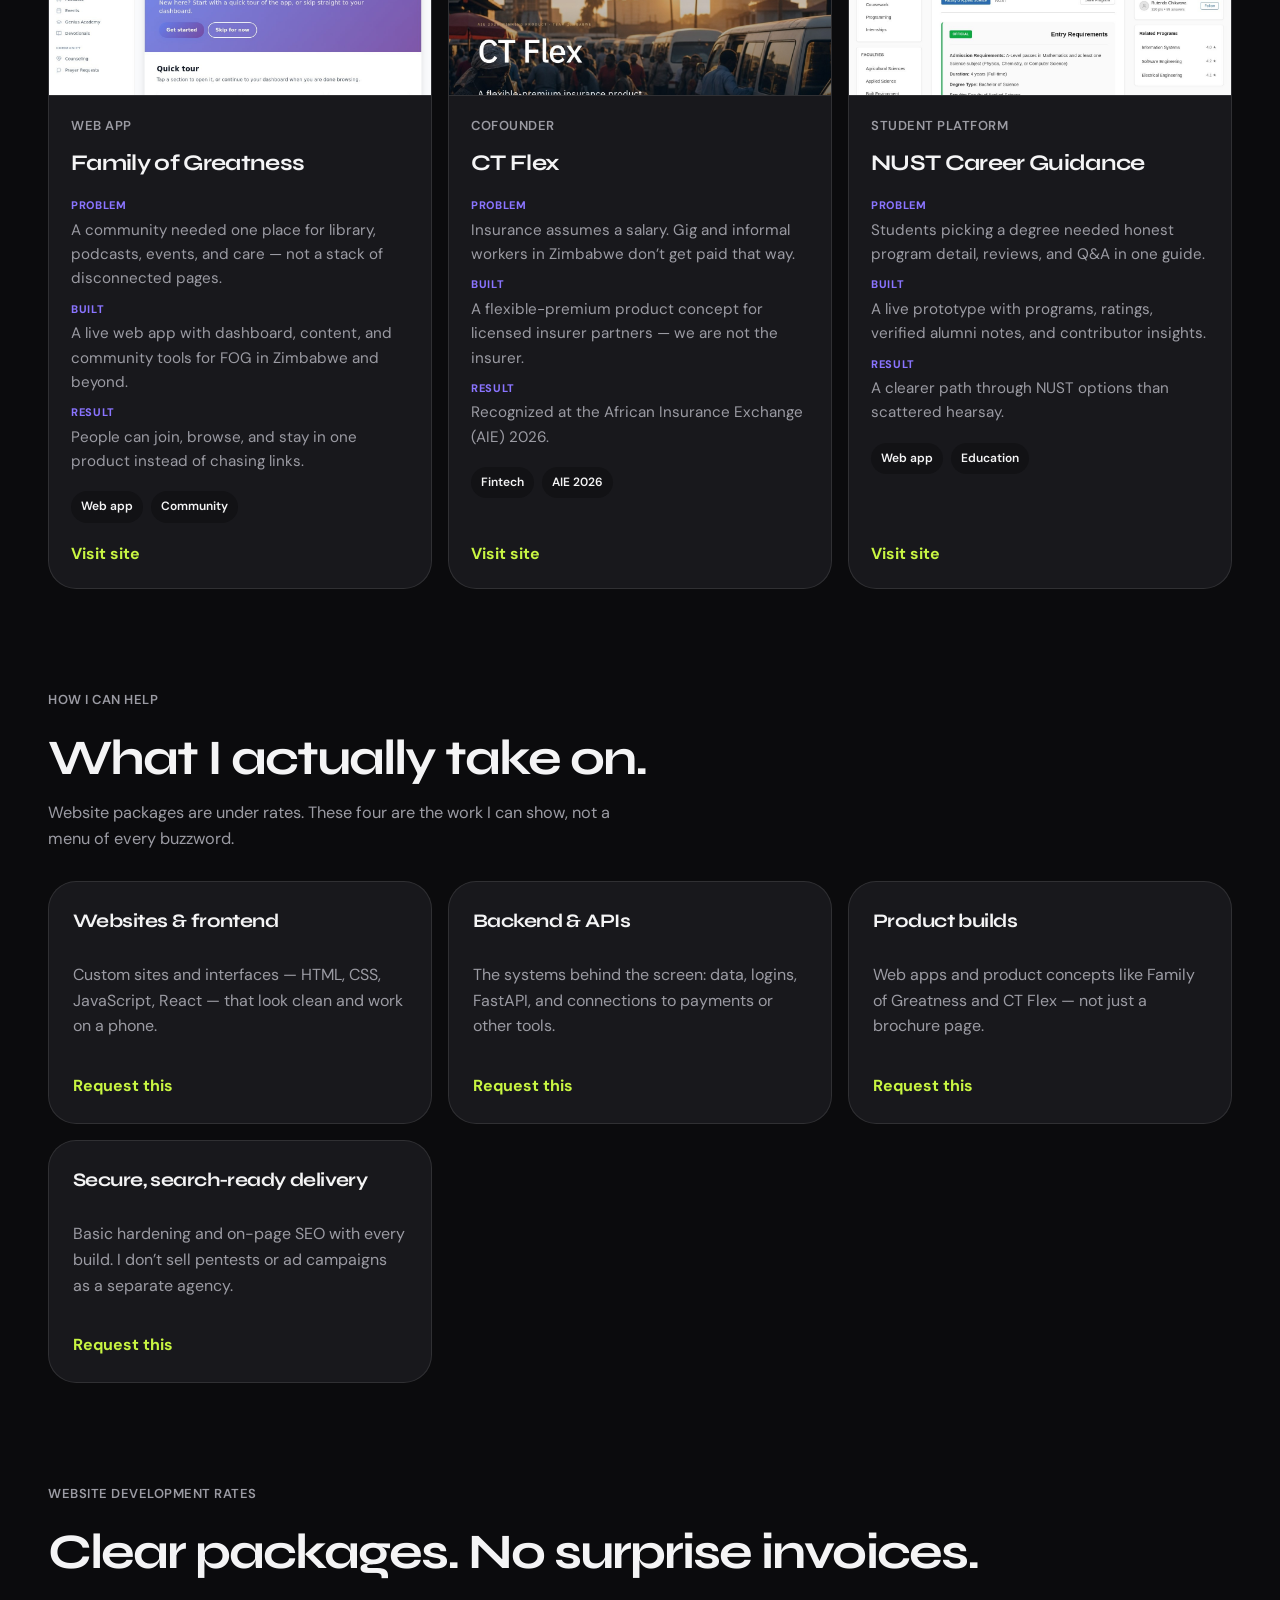
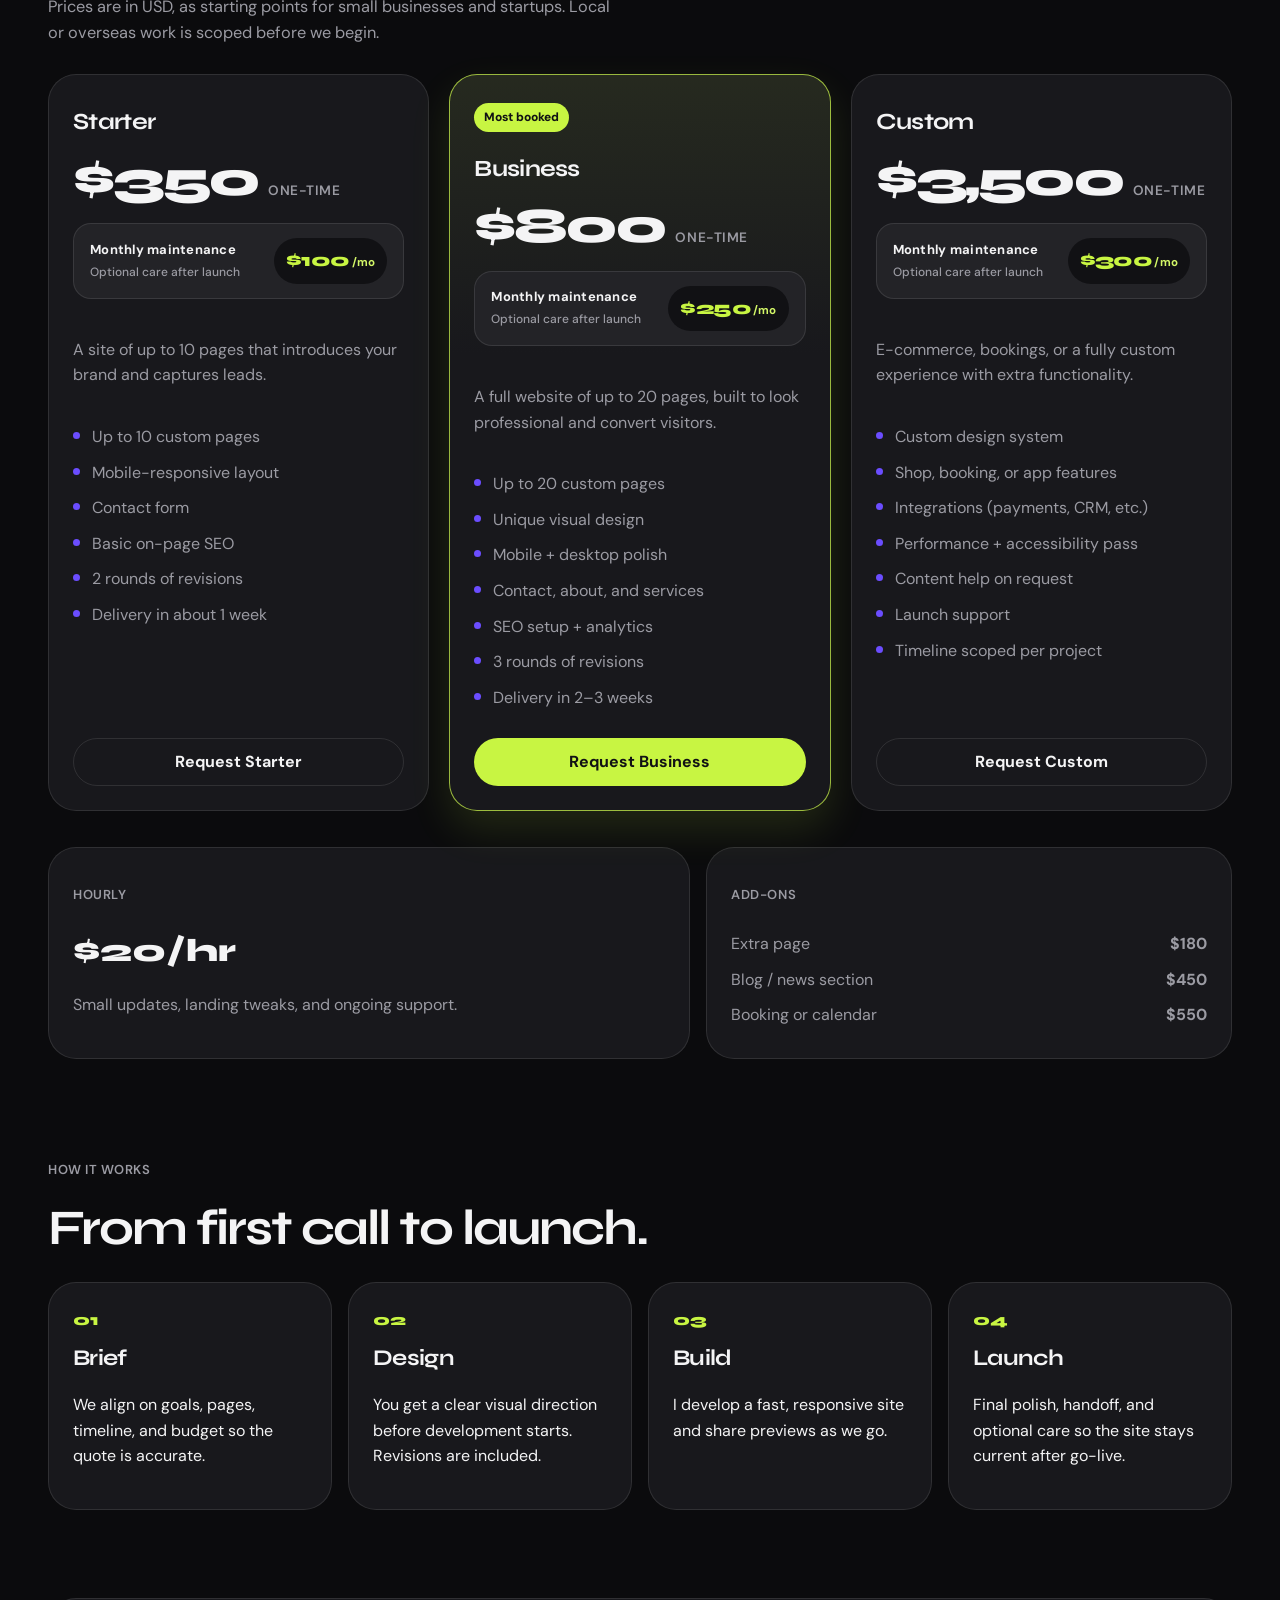
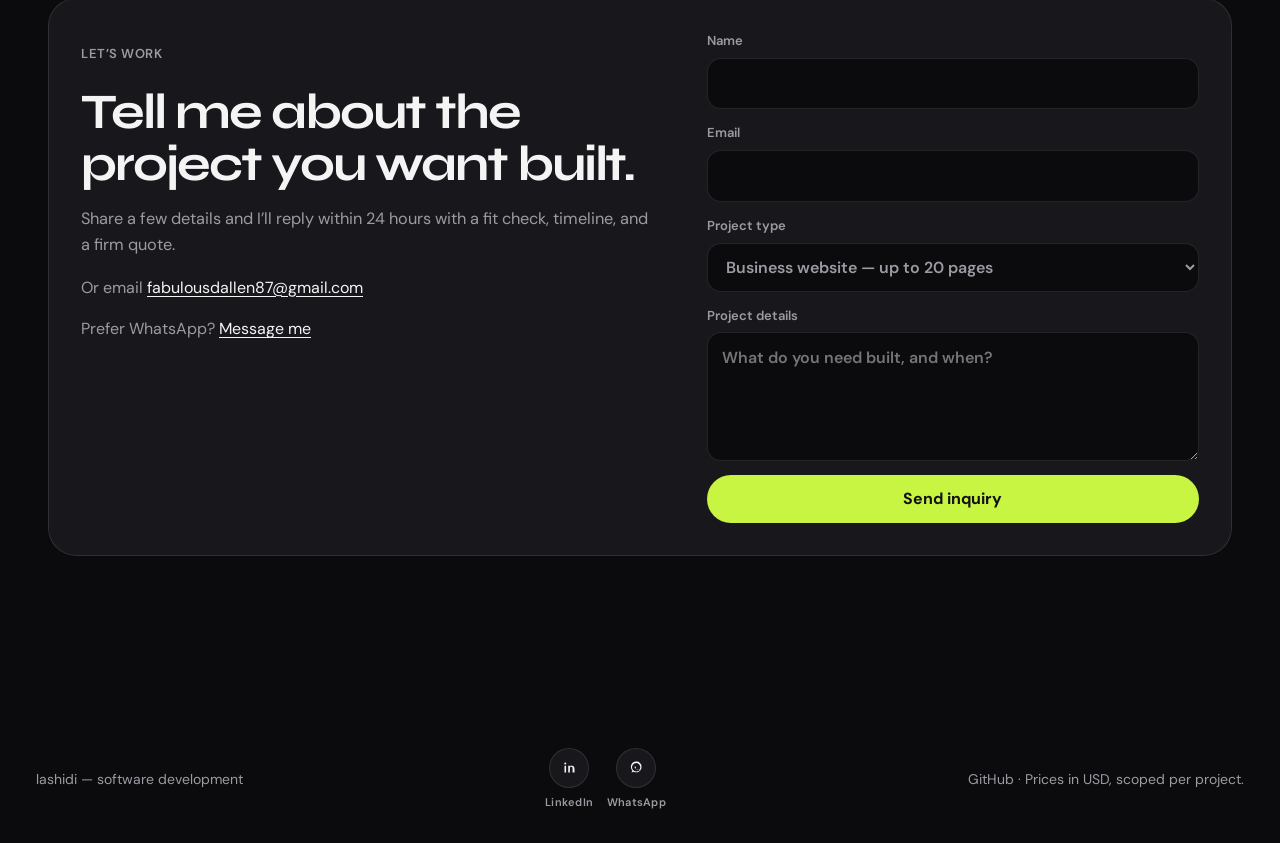
==== commit 70423c6d: "Lock the mobile viewport so the site cannot be pinch-zoomed. Co-authored-by: Cursor <cursoragent@cur" ====
--- a/index.html
+++ b/index.html
@@ -2,7 +2,10 @@
 <html lang="en">
   <head>
     <meta charset="UTF-8" />
-    <meta name="viewport" content="width=device-width, initial-scale=1, viewport-fit=cover" />
+    <meta
+      name="viewport"
+      content="width=device-width, initial-scale=1, maximum-scale=1, minimum-scale=1, user-scalable=no, viewport-fit=cover"
+    />
     <meta name="theme-color" content="#0b0b0d" />
     <title>Fabilous Lashidi — Software Developer</title>
     <meta
--- a/css/style.css
+++ b/css/style.css
@@ -46,6 +46,7 @@
   -webkit-text-size-adjust: 100%;
   text-size-adjust: 100%;
   overflow-x: clip;
+  touch-action: pan-x pan-y;
 }
 
 body {
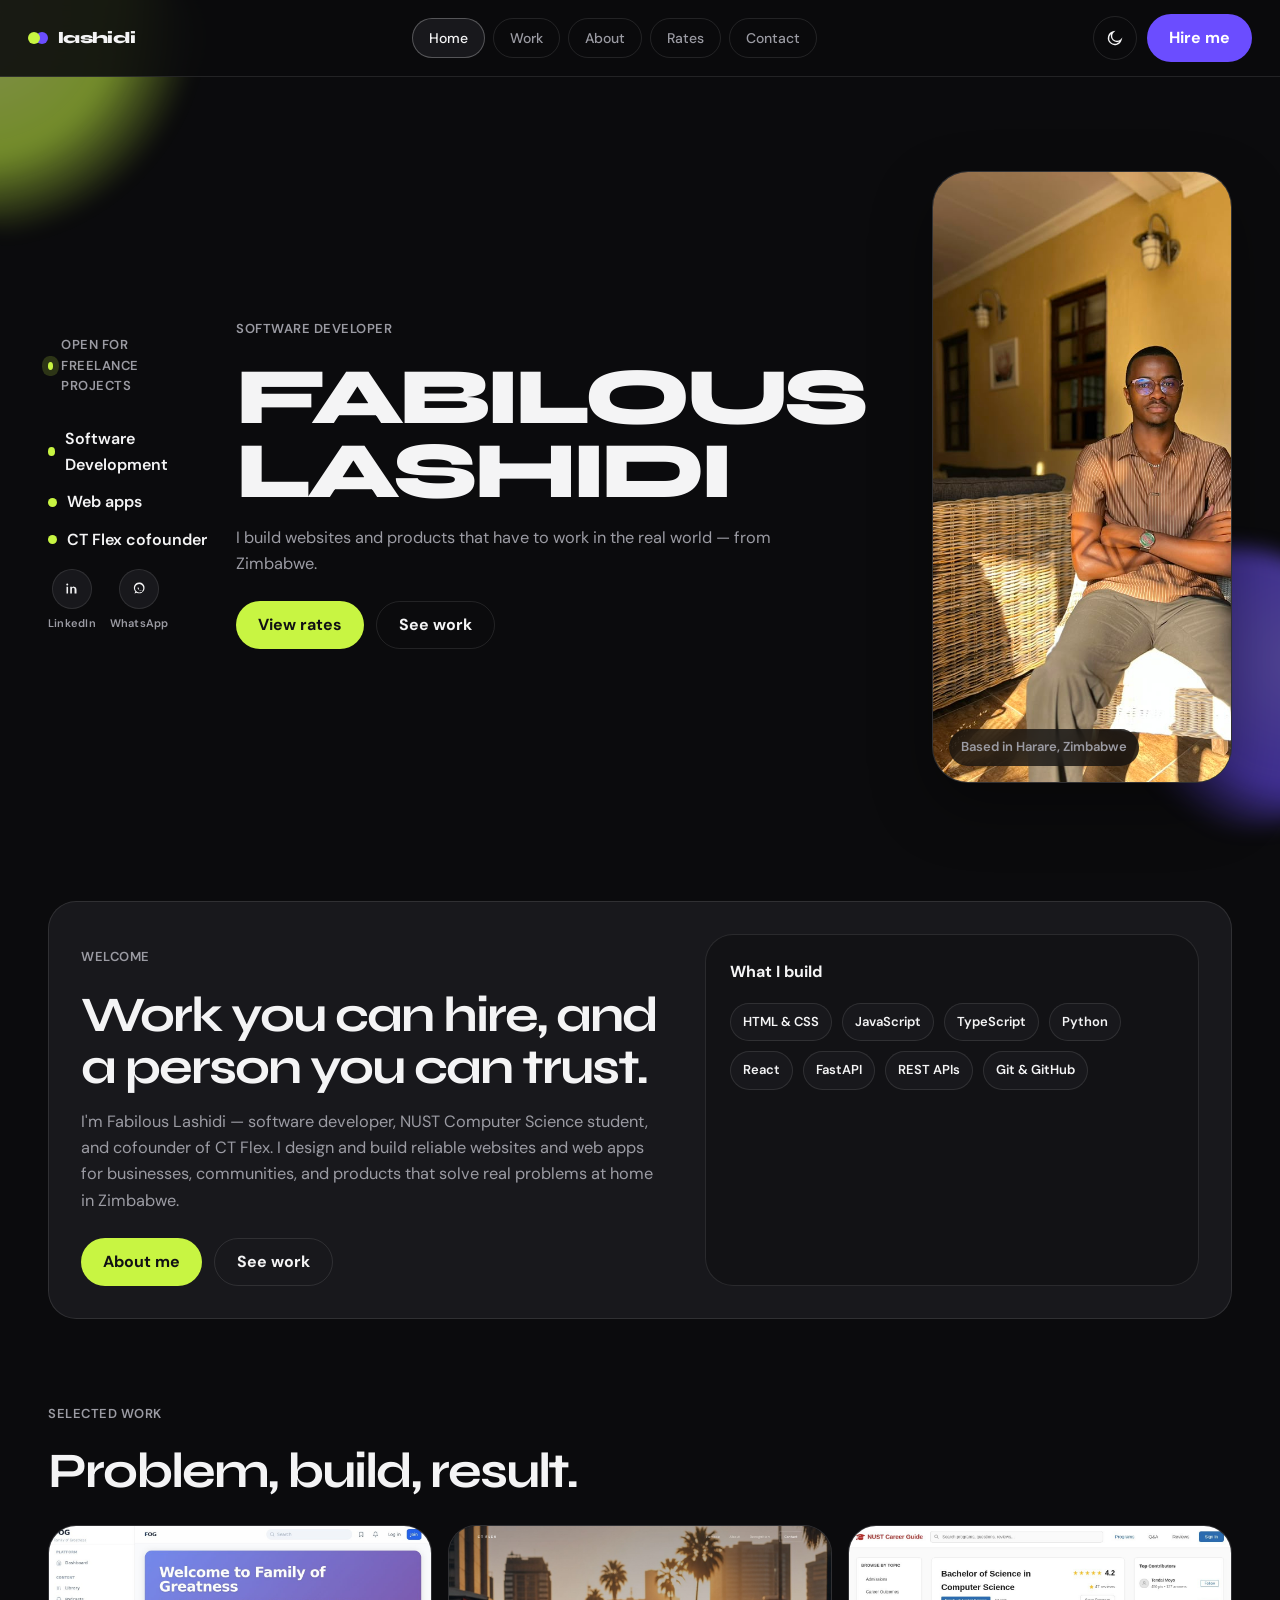
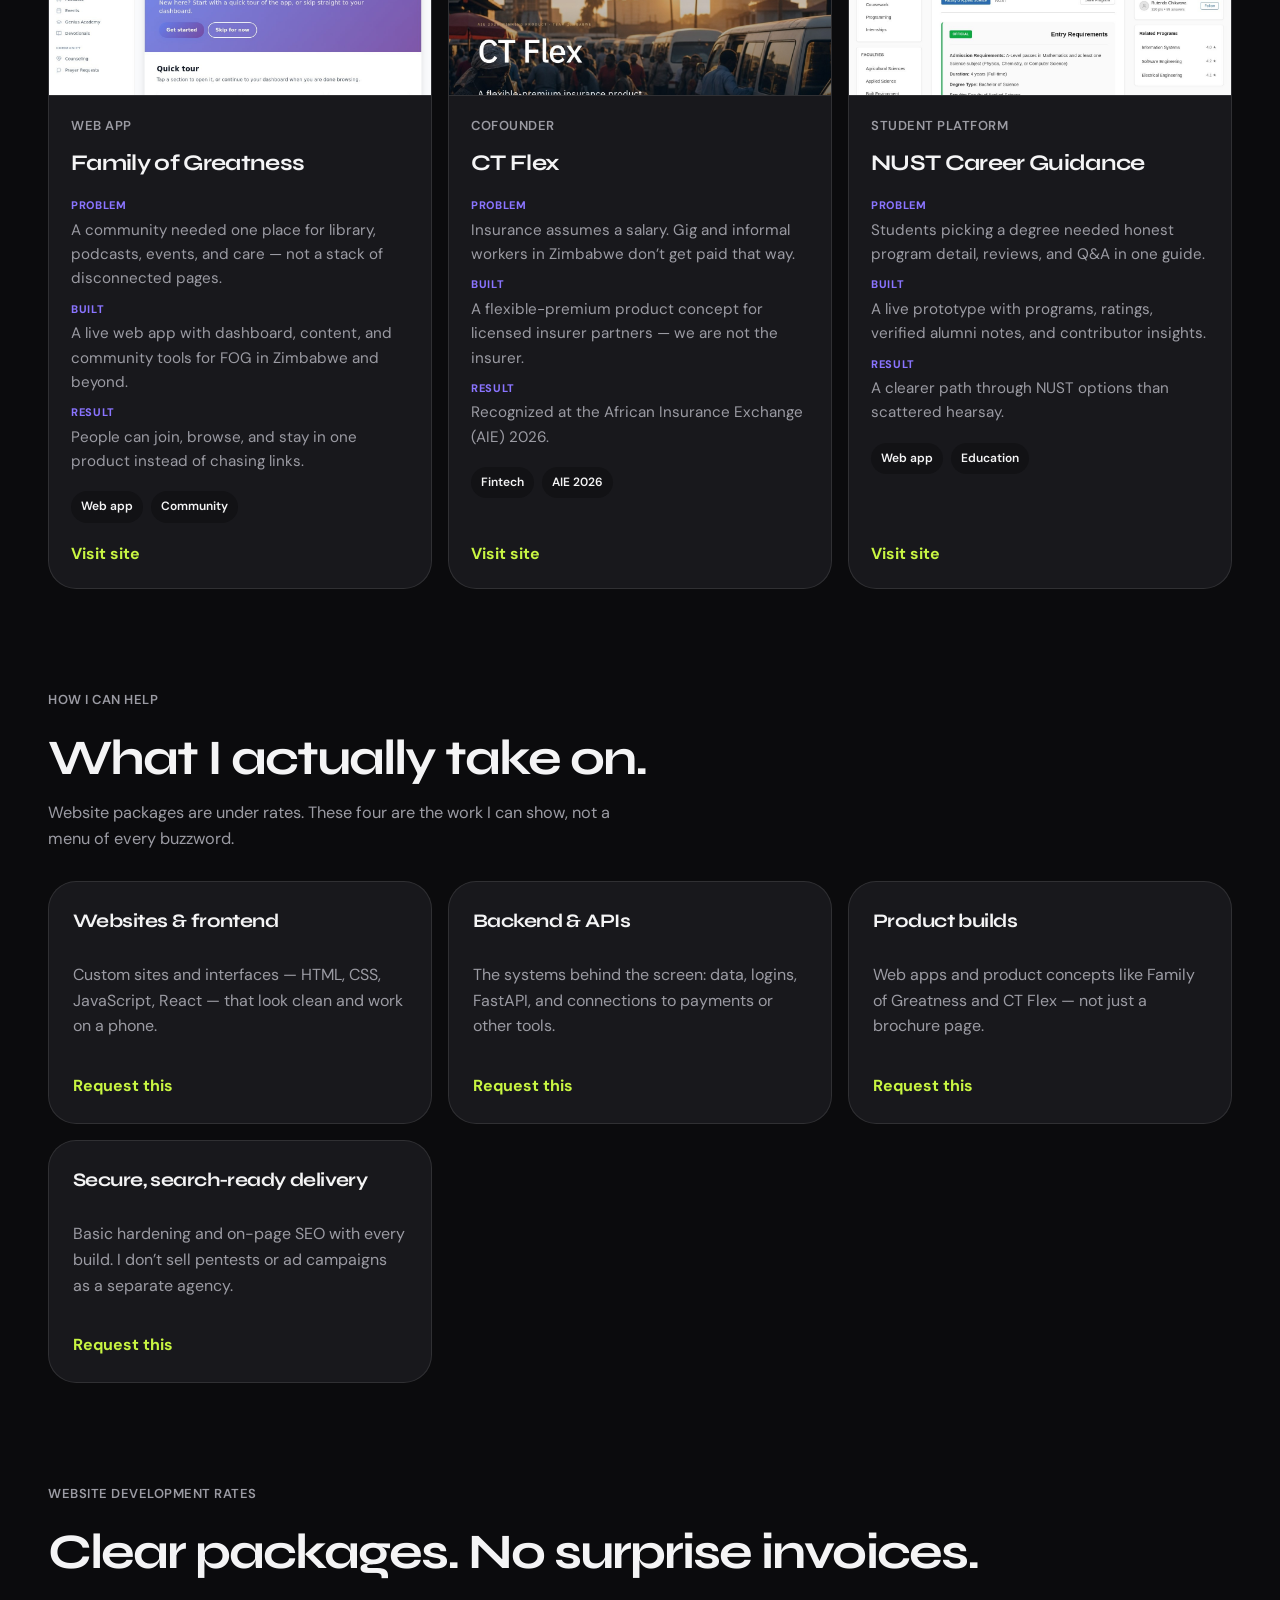
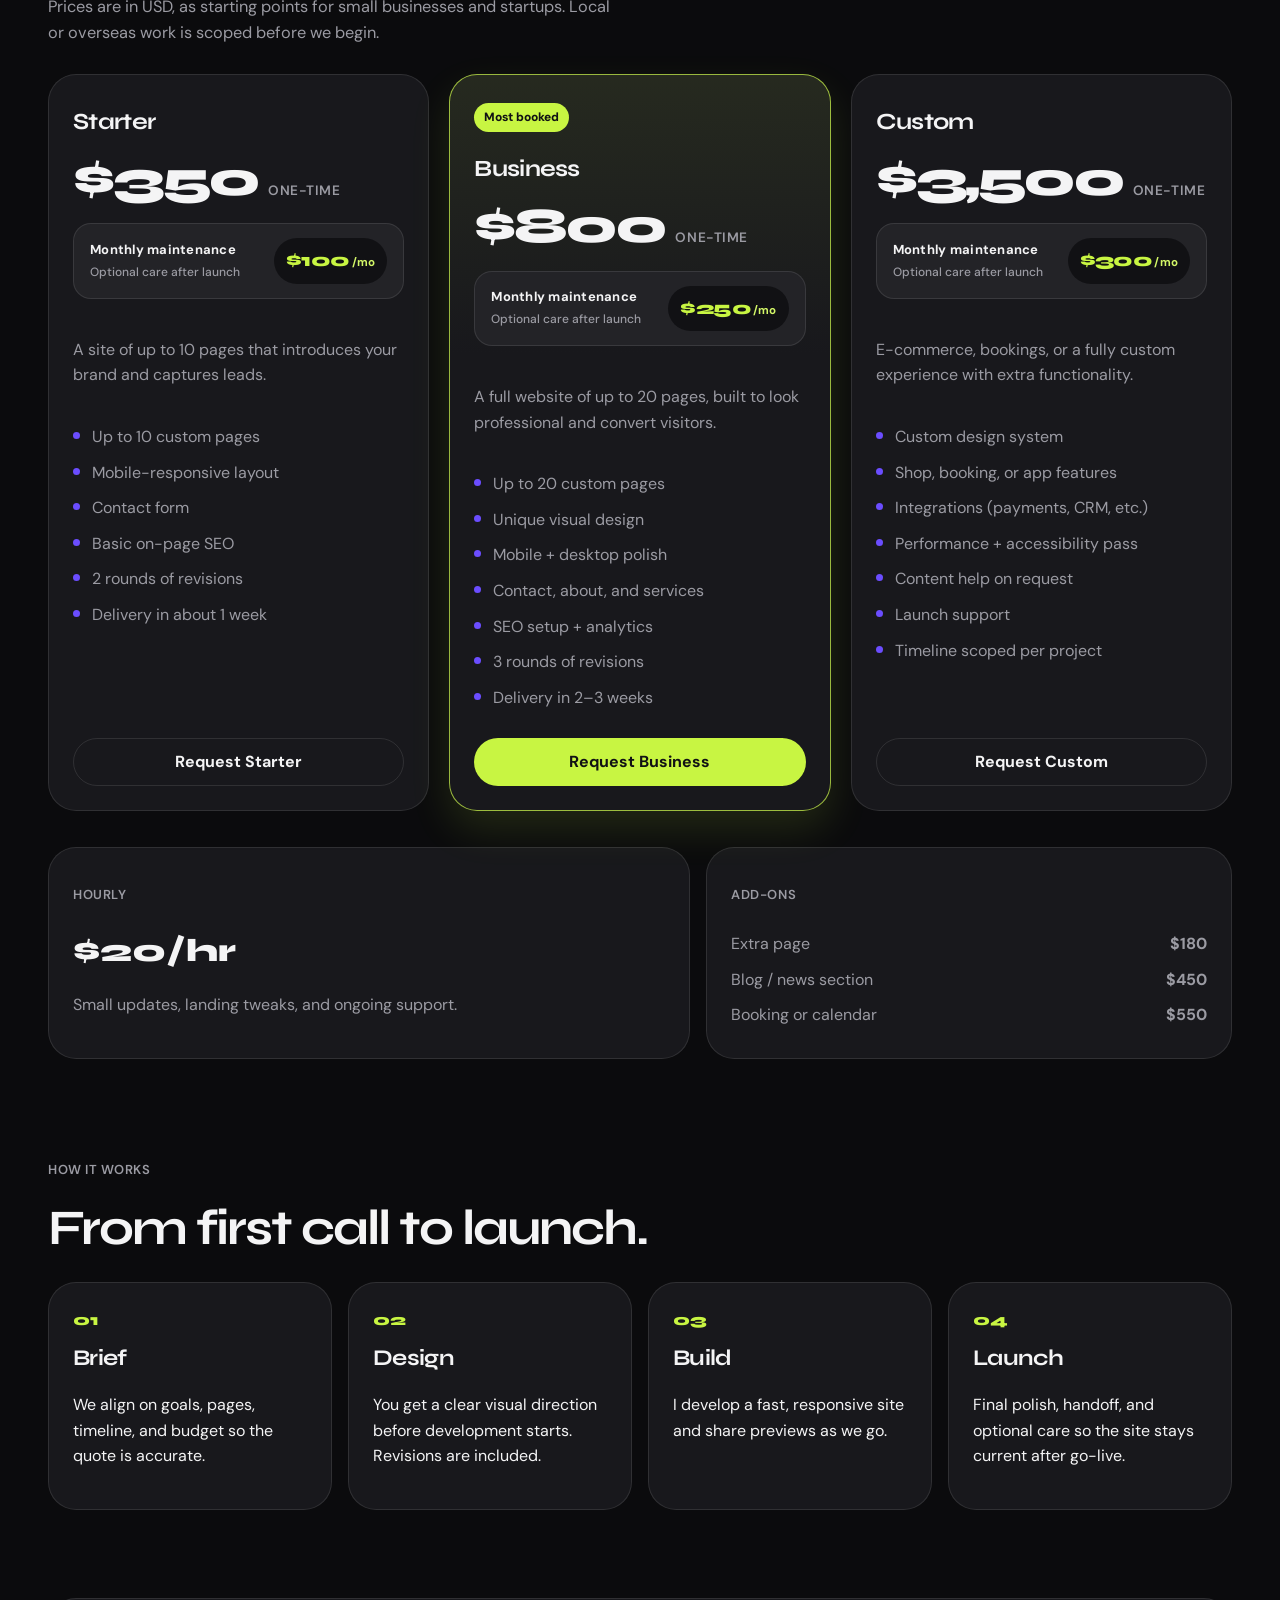
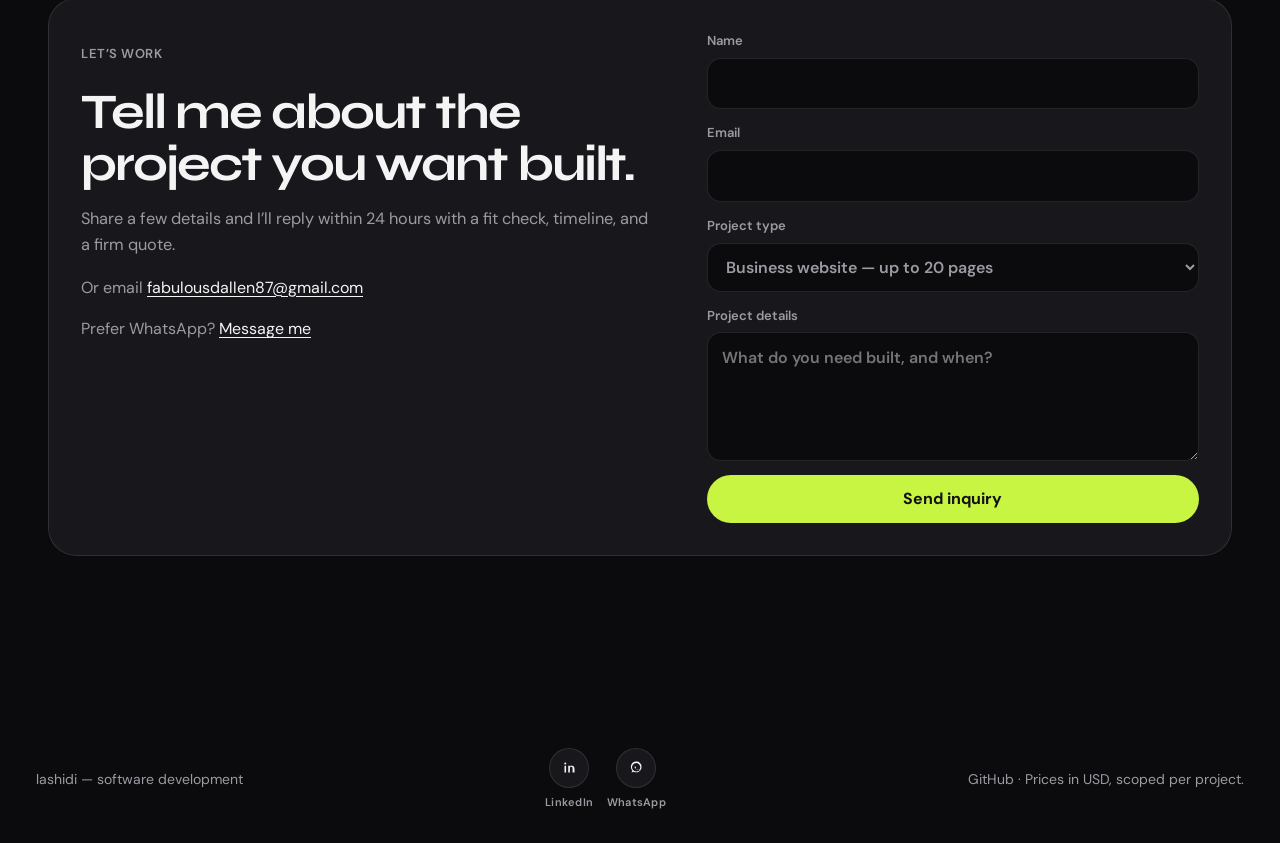
==== commit e9405ca3: "Label the mobile header control as Menu so clients can find it. Co-authored-by: Cursor <cursoragent@" ====
--- a/index.html
+++ b/index.html
@@ -59,7 +59,8 @@
           </svg>
         </button>
         <button class="menu-btn" id="menu-toggle" type="button" aria-label="Open menu" aria-expanded="false">
-          <span></span><span></span>
+          <span class="menu-btn-bars" aria-hidden="true"><span></span><span></span></span>
+          <span class="menu-btn-label">Menu</span>
         </button>
         <a class="btn btn-purple js-hire" id="hire-link" href="#contact">Hire me</a>
       </div>
--- a/css/style.css
+++ b/css/style.css
@@ -45,18 +45,27 @@
   scroll-padding-top: calc(var(--header) + 16px);
   -webkit-text-size-adjust: 100%;
   text-size-adjust: 100%;
-  overflow-x: clip;
-  touch-action: pan-x pan-y;
+  overflow-x: hidden;
+  overscroll-behavior-x: none;
+  touch-action: pan-y;
+  width: 100%;
+  max-width: 100%;
 }
 
 body {
   margin: 0;
   min-height: 100vh;
   min-height: 100dvh;
+  width: 100%;
+  max-width: 100%;
+  overflow-x: hidden;
+  overscroll-behavior-x: none;
+  position: relative;
   font-family: var(--font);
   background: var(--bg);
   color: var(--text);
   line-height: 1.6;
+  touch-action: pan-y;
 }
 
 img {
@@ -124,6 +133,8 @@
 .mobile-nav {
   position: relative;
   z-index: 1;
+  max-width: 100%;
+  min-width: 0;
 }
 
 .site-header {
@@ -187,8 +198,7 @@
   gap: 10px;
 }
 
-.icon-btn,
-.menu-btn {
+.icon-btn {
   width: 44px;
   height: 44px;
   flex: 0 0 auto;
@@ -202,6 +212,31 @@
   -webkit-tap-highlight-color: transparent;
 }
 
+.menu-btn {
+  display: inline-flex;
+  align-items: center;
+  justify-content: center;
+  gap: 8px;
+  height: 44px;
+  padding: 0 14px 0 12px;
+  flex: 0 0 auto;
+  border: 0;
+  border-radius: 999px;
+  background: var(--lime);
+  color: var(--lime-ink);
+  cursor: pointer;
+  font-weight: 800;
+  font-size: 14px;
+  letter-spacing: 0.02em;
+  -webkit-tap-highlight-color: transparent;
+}
+
+.menu-btn[aria-expanded="true"] {
+  background: var(--surface);
+  color: var(--text);
+  border: 1px solid var(--line);
+}
+
 .icon-btn svg {
   width: 18px;
   height: 18px;
@@ -212,15 +247,16 @@
   display: none;
 }
 
-.menu-btn span {
+.menu-btn-bars {
+  display: grid;
+  gap: 5px;
+}
+
+.menu-btn-bars span {
   display: block;
-  width: 16px;
-  height: 1.5px;
+  width: 14px;
+  height: 2px;
   background: currentColor;
-}
-
-.menu-btn span + span {
-  margin-top: 5px;
 }
 
 .btn {
@@ -423,10 +459,9 @@
   margin: 8px 0 16px;
   font-family: var(--display);
   font-weight: 800;
-  font-size: clamp(2.4rem, 8vw, 4.6rem);
-  font-size: clamp(2.2rem, 13.8cqi, 5.4rem);
+  font-size: clamp(1.65rem, 9vw, 2.45rem);
   line-height: 0.92;
-  letter-spacing: -0.06em;
+  letter-spacing: -0.05em;
   text-transform: uppercase;
 }
 
@@ -1205,6 +1240,11 @@
     order: initial;
   }
 
+  .display-name {
+    font-size: clamp(2.4rem, 12cqi, 5.2rem);
+    letter-spacing: -0.06em;
+  }
+
   .portrait-frame {
     height: min(68vh, 620px);
     max-height: none;
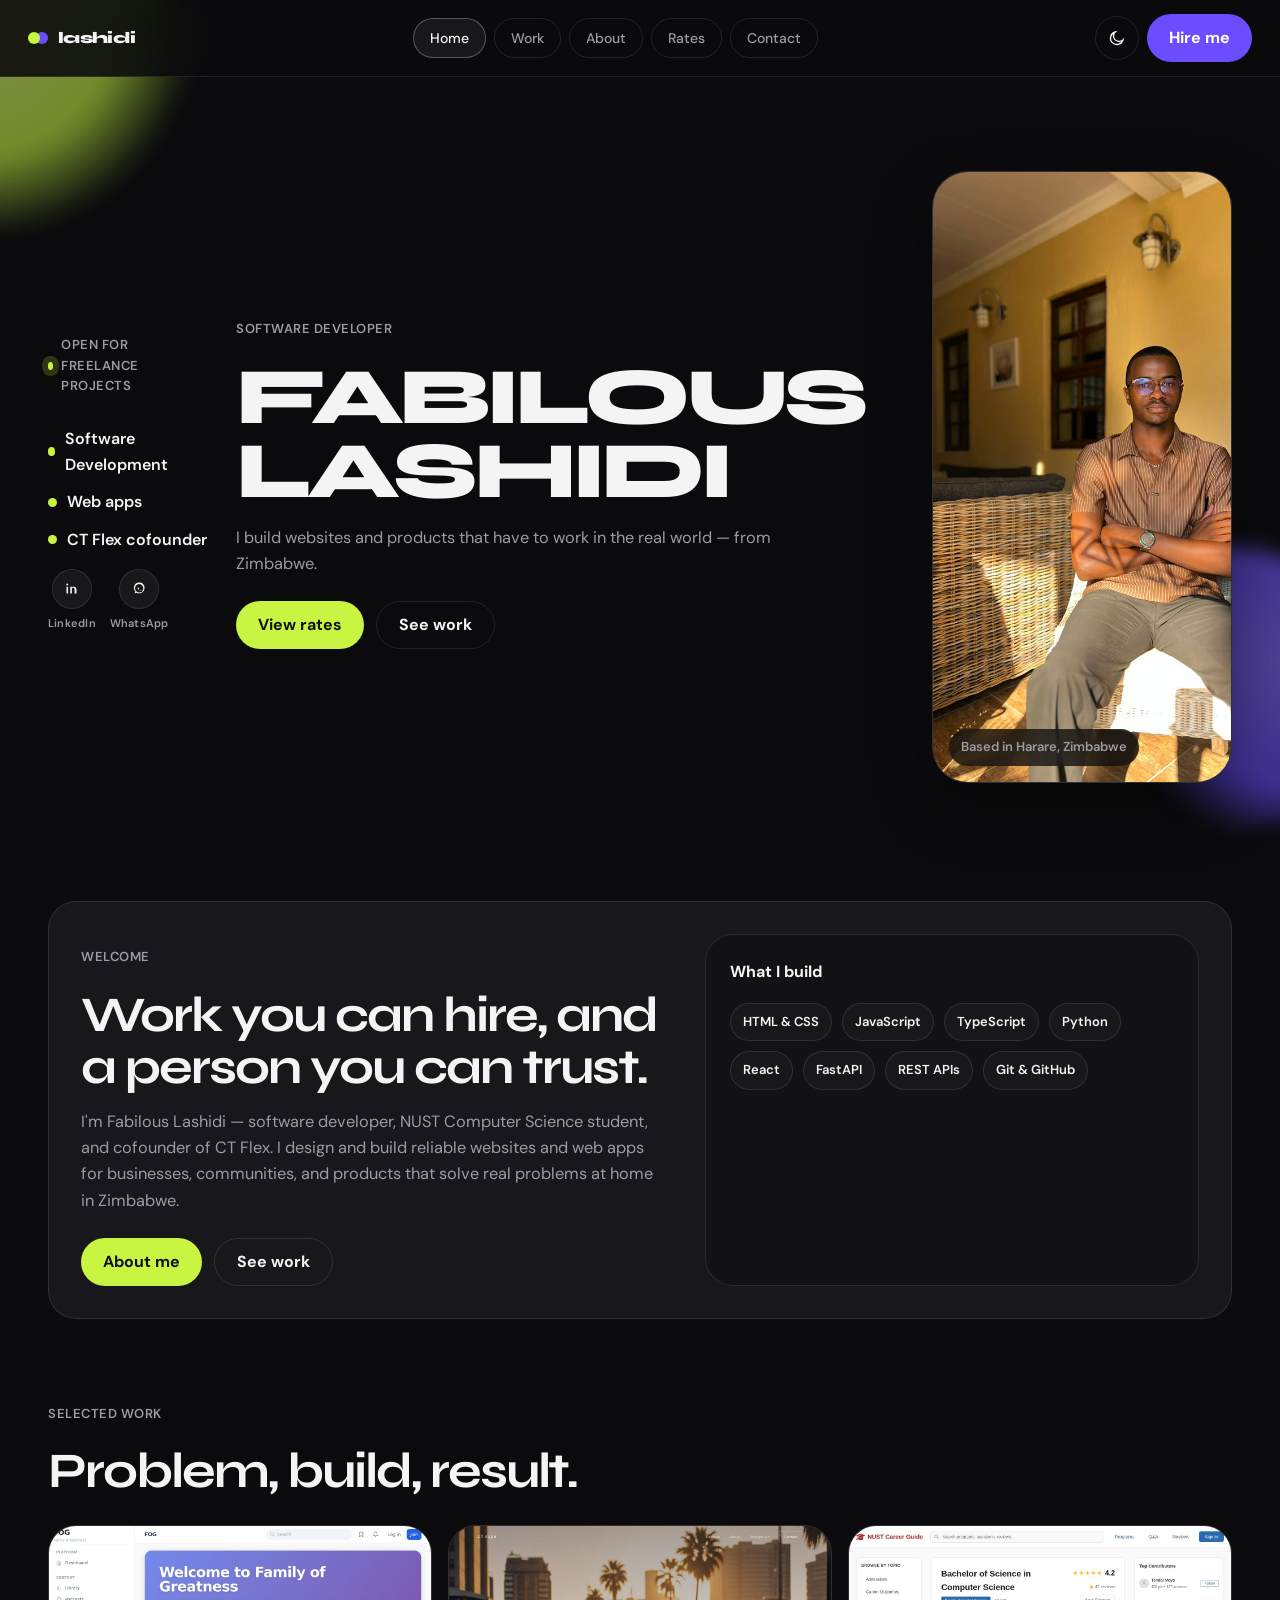
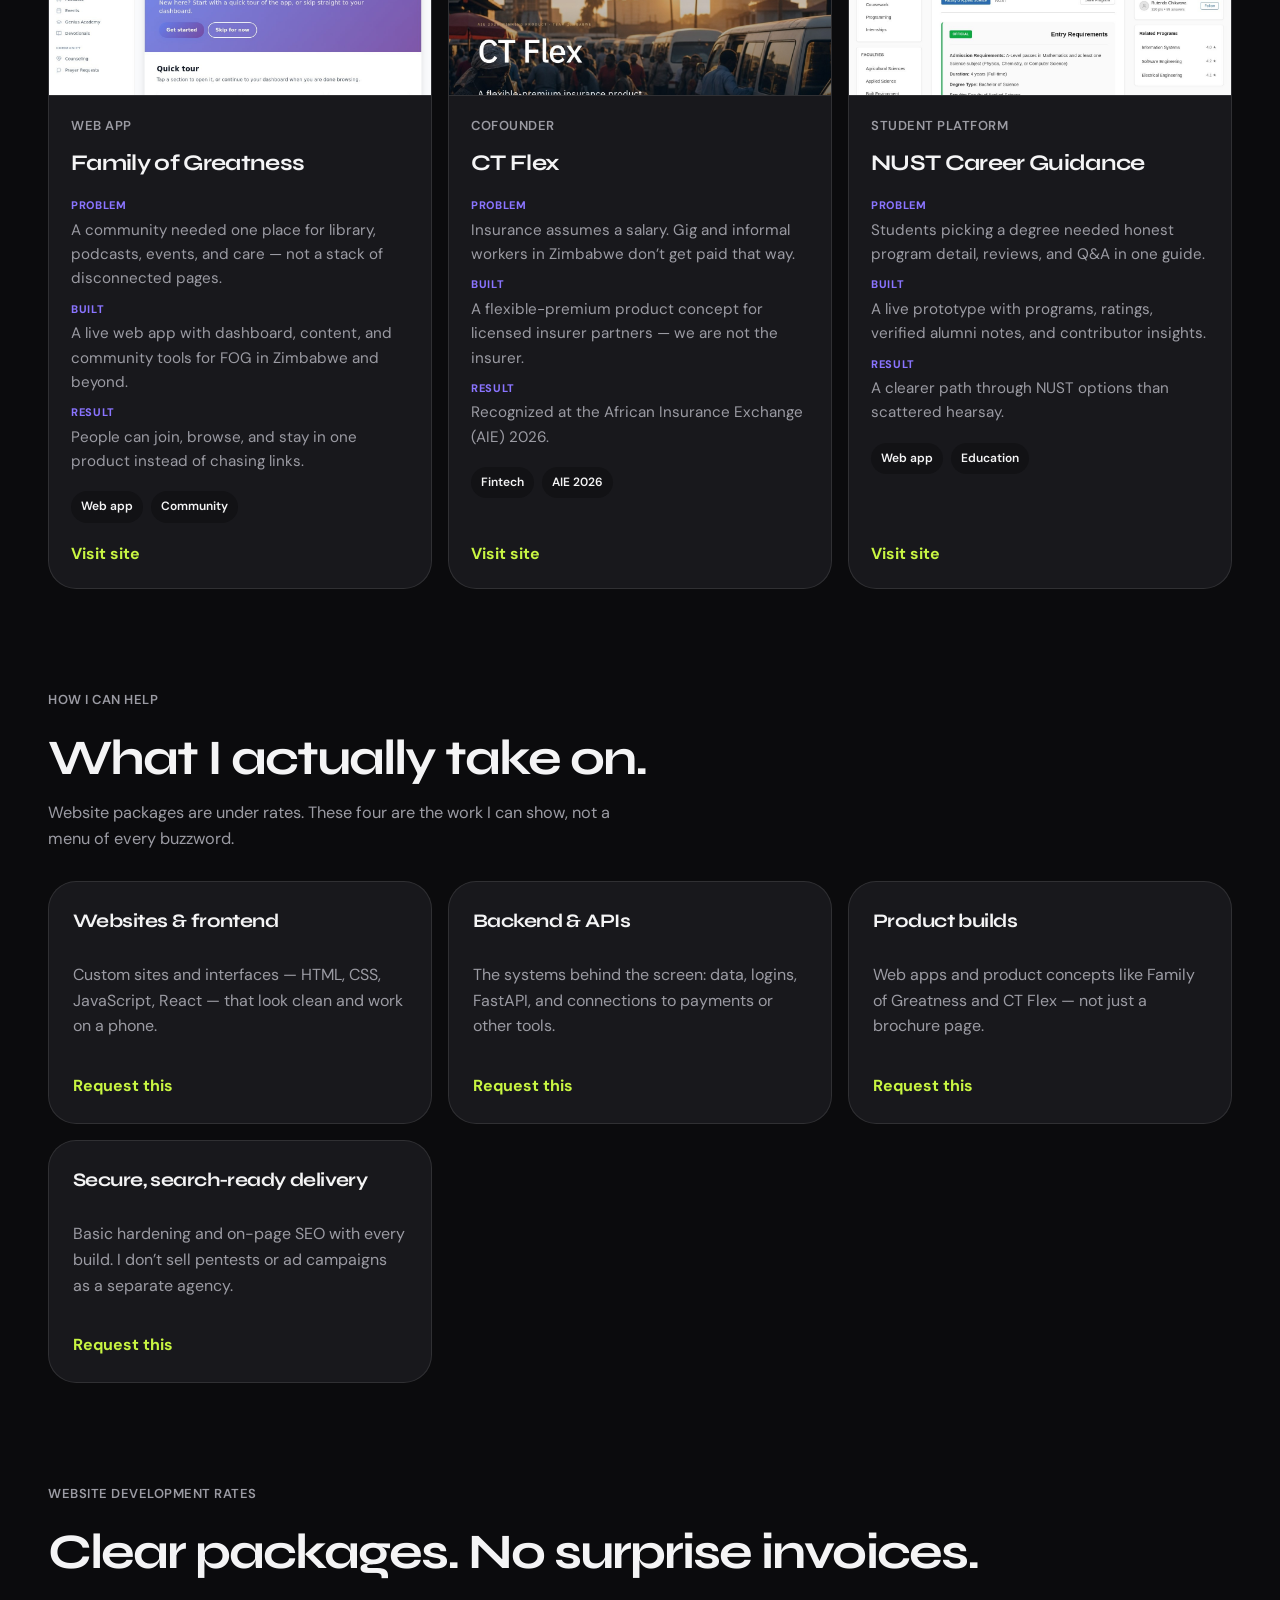
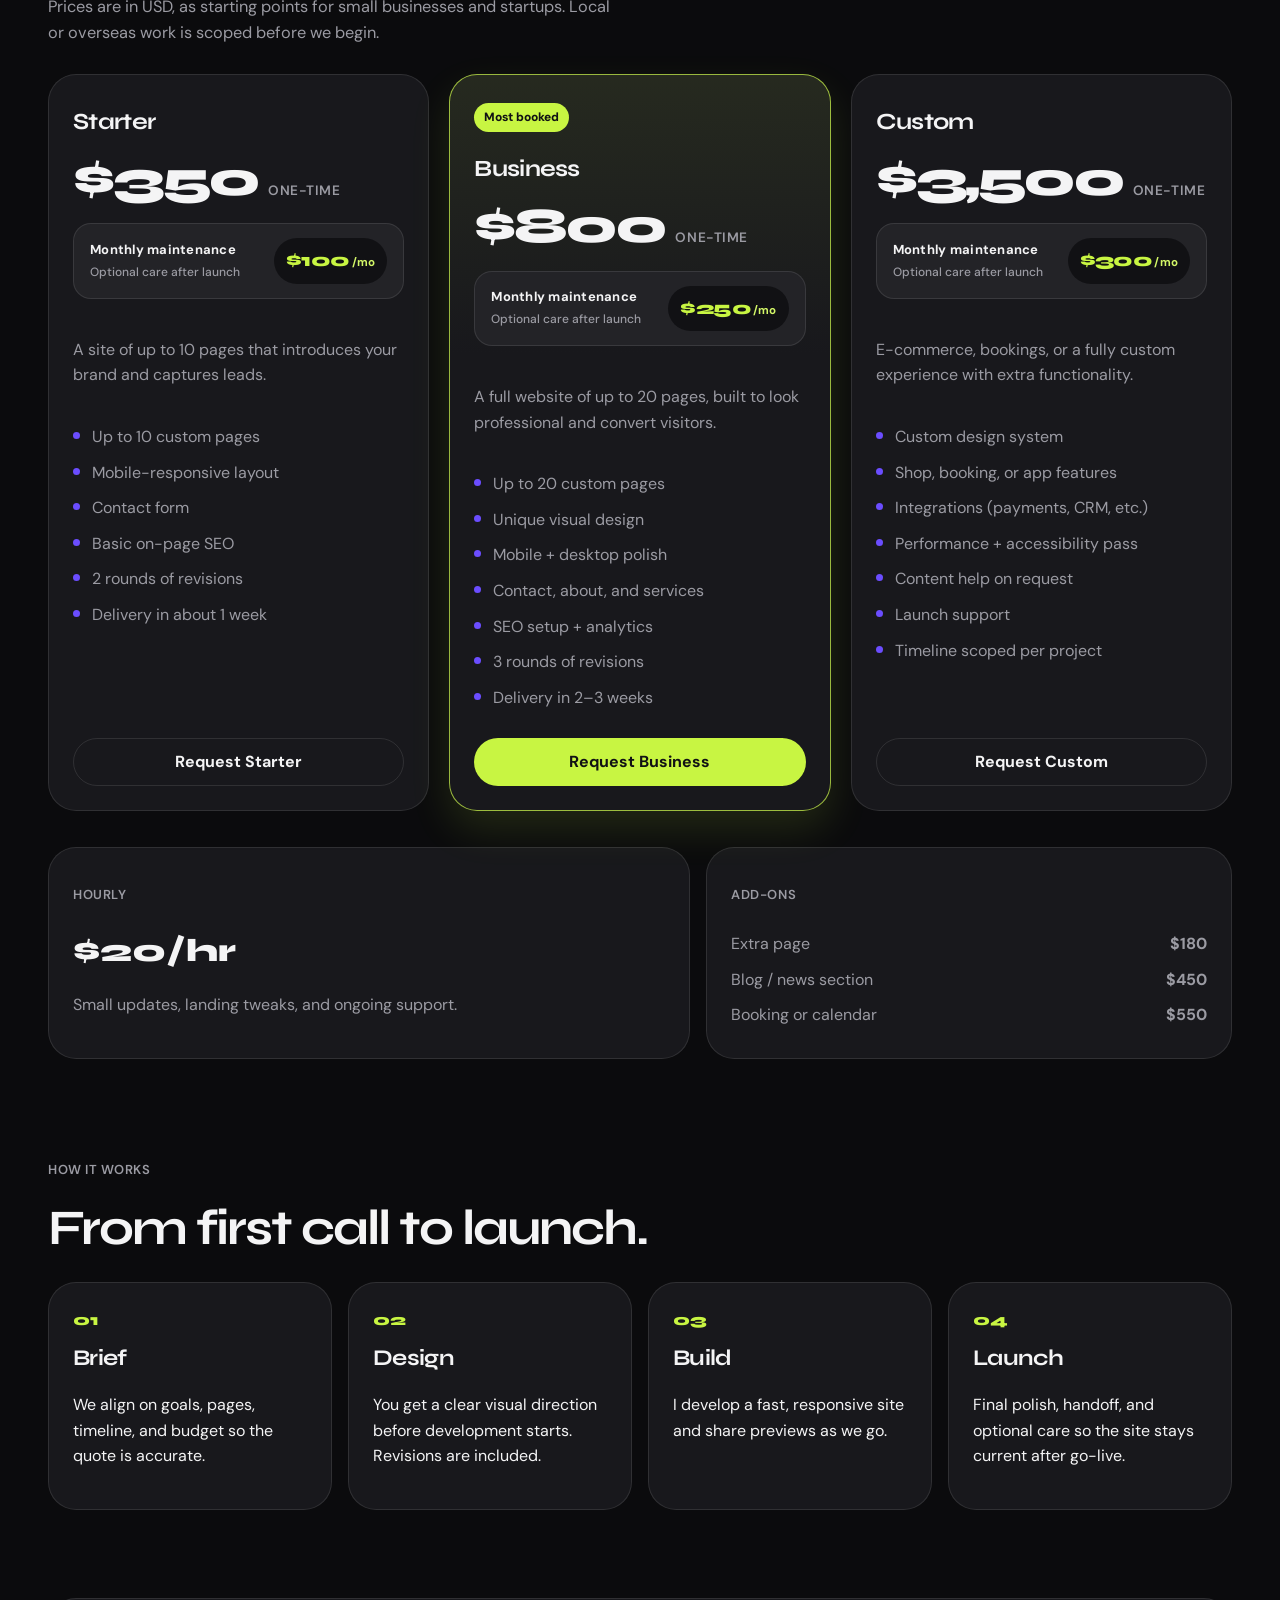
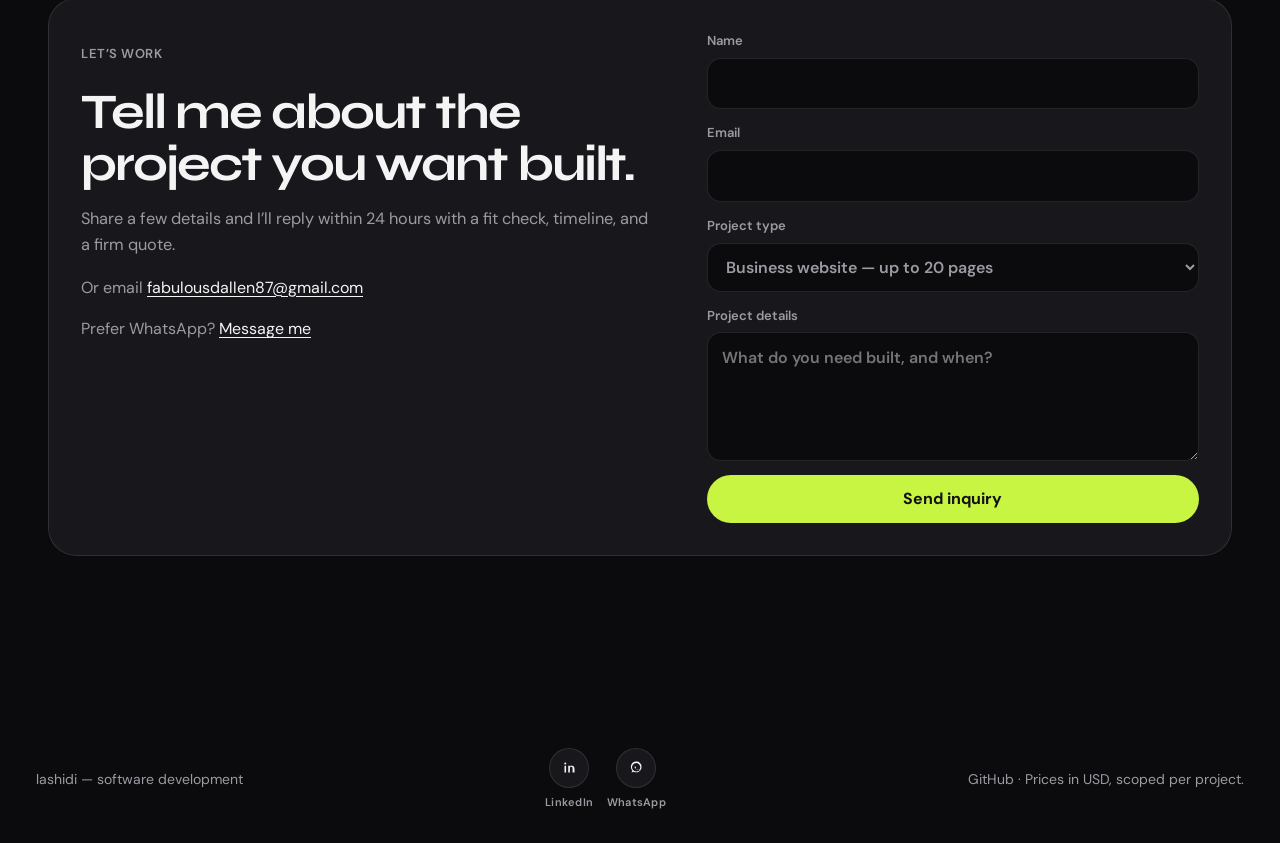
==== commit 713aaa55: "Force a fresh stylesheet so Menu renders as a labeled button on phones. Co-authored-by: Cursor <curs" ====
--- a/index.html
+++ b/index.html
@@ -27,7 +27,7 @@
       href="https://fonts.googleapis.com/css2?family=DM+Sans:ital,opsz,wght@0,9..40,400;0,9..40,500;0,9..40,600;0,9..40,700;1,9..40,400&family=Syne:wght@600;700;800&display=swap"
       rel="stylesheet"
     />
-    <link rel="stylesheet" href="css/style.css" />
+    <link rel="stylesheet" href="css/style.css?v=21" />
   </head>
   <body data-page="home">
     <div class="orb orb-lime" aria-hidden="true"></div>
@@ -266,7 +266,7 @@
       </p>
     </footer>
 
-    <script src="js/config.js"></script>
-    <script src="js/main.js"></script>
+    <script src="js/config.js?v=21"></script>
+    <script src="js/main.js?v=21"></script>
   </body>
 </html>
--- a/css/style.css
+++ b/css/style.css
@@ -143,7 +143,7 @@
   justify-content: space-between;
   gap: 12px;
   min-height: var(--header);
-  padding: 10px max(16px, env(safe-area-inset-right)) 10px max(16px, env(safe-area-inset-left));
+  padding: 10px max(20px, env(safe-area-inset-right)) 10px max(16px, env(safe-area-inset-left));
   padding-top: max(10px, env(safe-area-inset-top));
   background: color-mix(in srgb, var(--bg) 88%, transparent);
   backdrop-filter: blur(18px);
@@ -195,7 +195,12 @@
 .header-actions {
   display: flex;
   align-items: center;
-  gap: 10px;
+  gap: 8px;
+  flex-shrink: 0;
+}
+
+.menu-btn-label {
+  white-space: nowrap;
 }
 
 .icon-btn {
@@ -217,16 +222,18 @@
   align-items: center;
   justify-content: center;
   gap: 8px;
+  width: auto;
   height: 44px;
-  padding: 0 14px 0 12px;
+  padding: 0 16px 0 14px;
   flex: 0 0 auto;
+  white-space: nowrap;
   border: 0;
   border-radius: 999px;
   background: var(--lime);
   color: var(--lime-ink);
   cursor: pointer;
   font-weight: 800;
-  font-size: 14px;
+  font-size: 15px;
   letter-spacing: 0.02em;
   -webkit-tap-highlight-color: transparent;
 }
@@ -459,7 +466,7 @@
   margin: 8px 0 16px;
   font-family: var(--display);
   font-weight: 800;
-  font-size: clamp(1.65rem, 9vw, 2.45rem);
+  font-size: clamp(1.55rem, 8.2vw, 2.3rem);
   line-height: 0.92;
   letter-spacing: -0.05em;
   text-transform: uppercase;
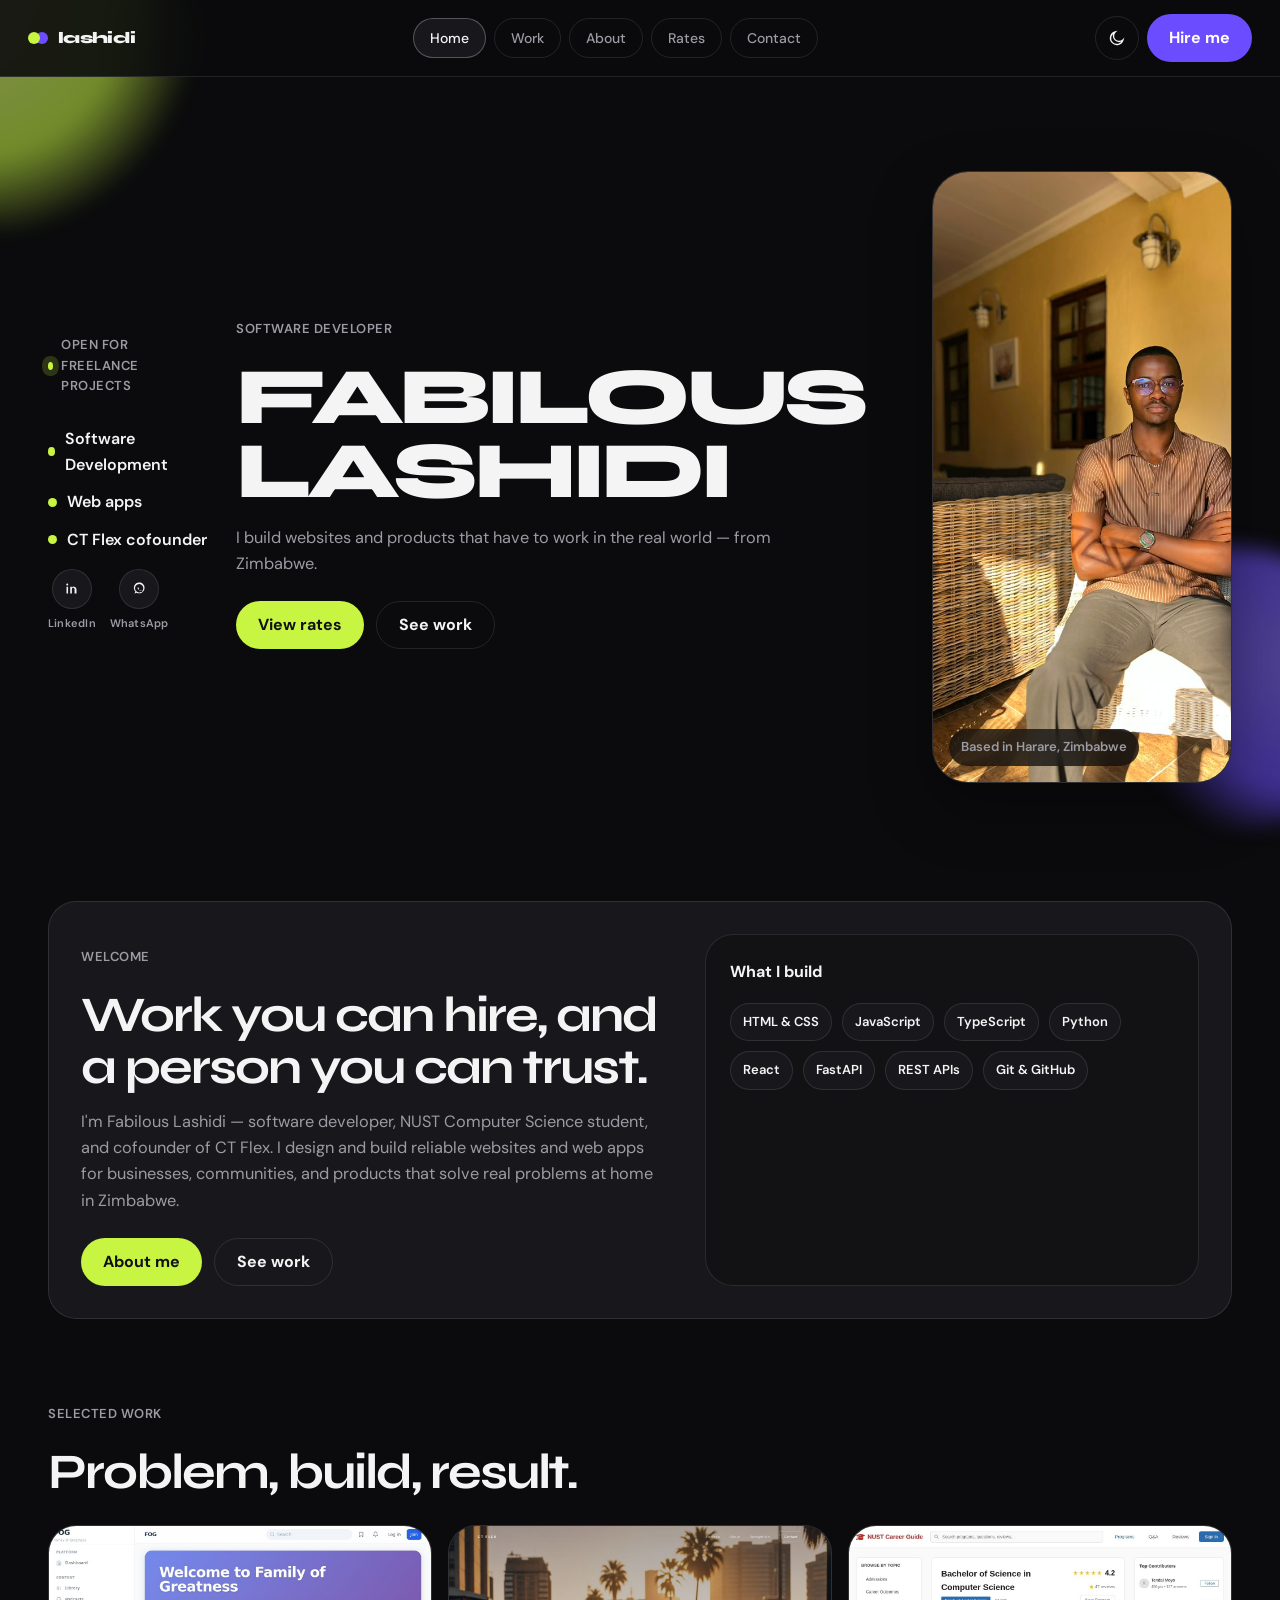
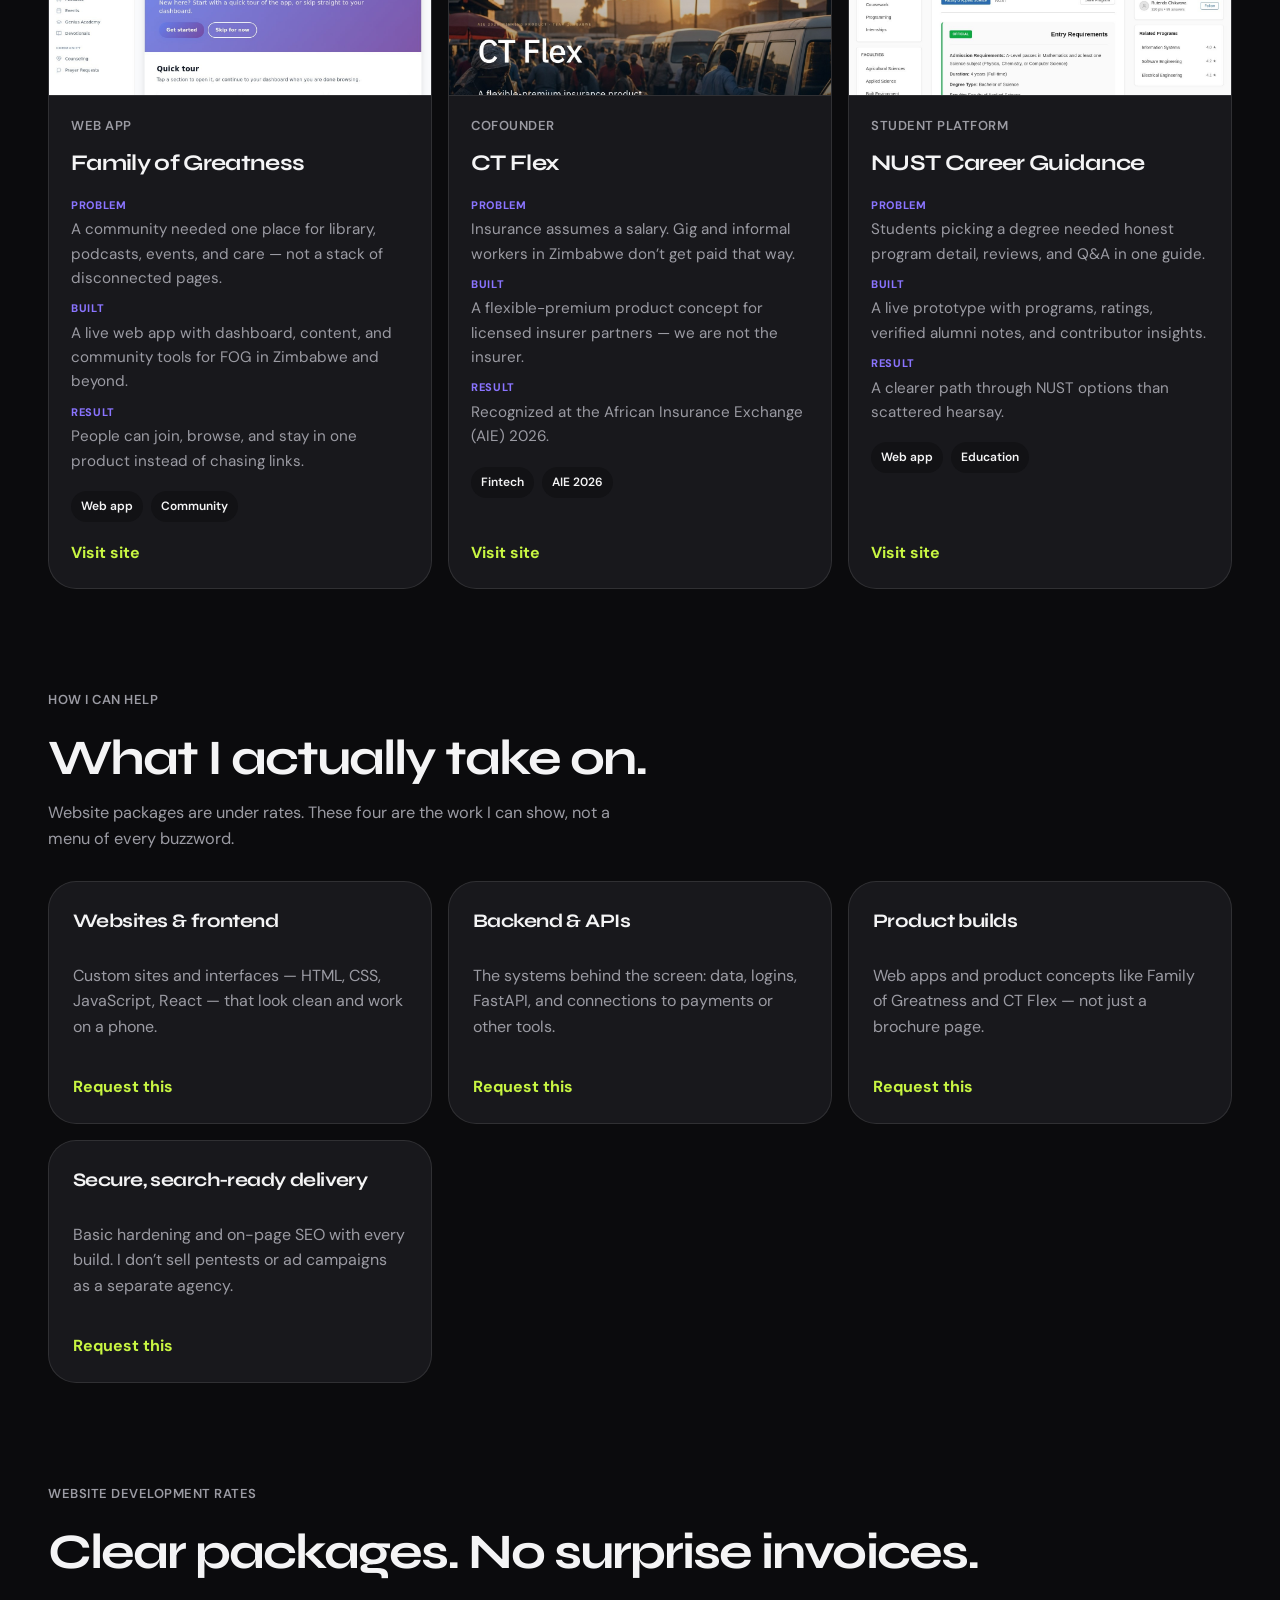
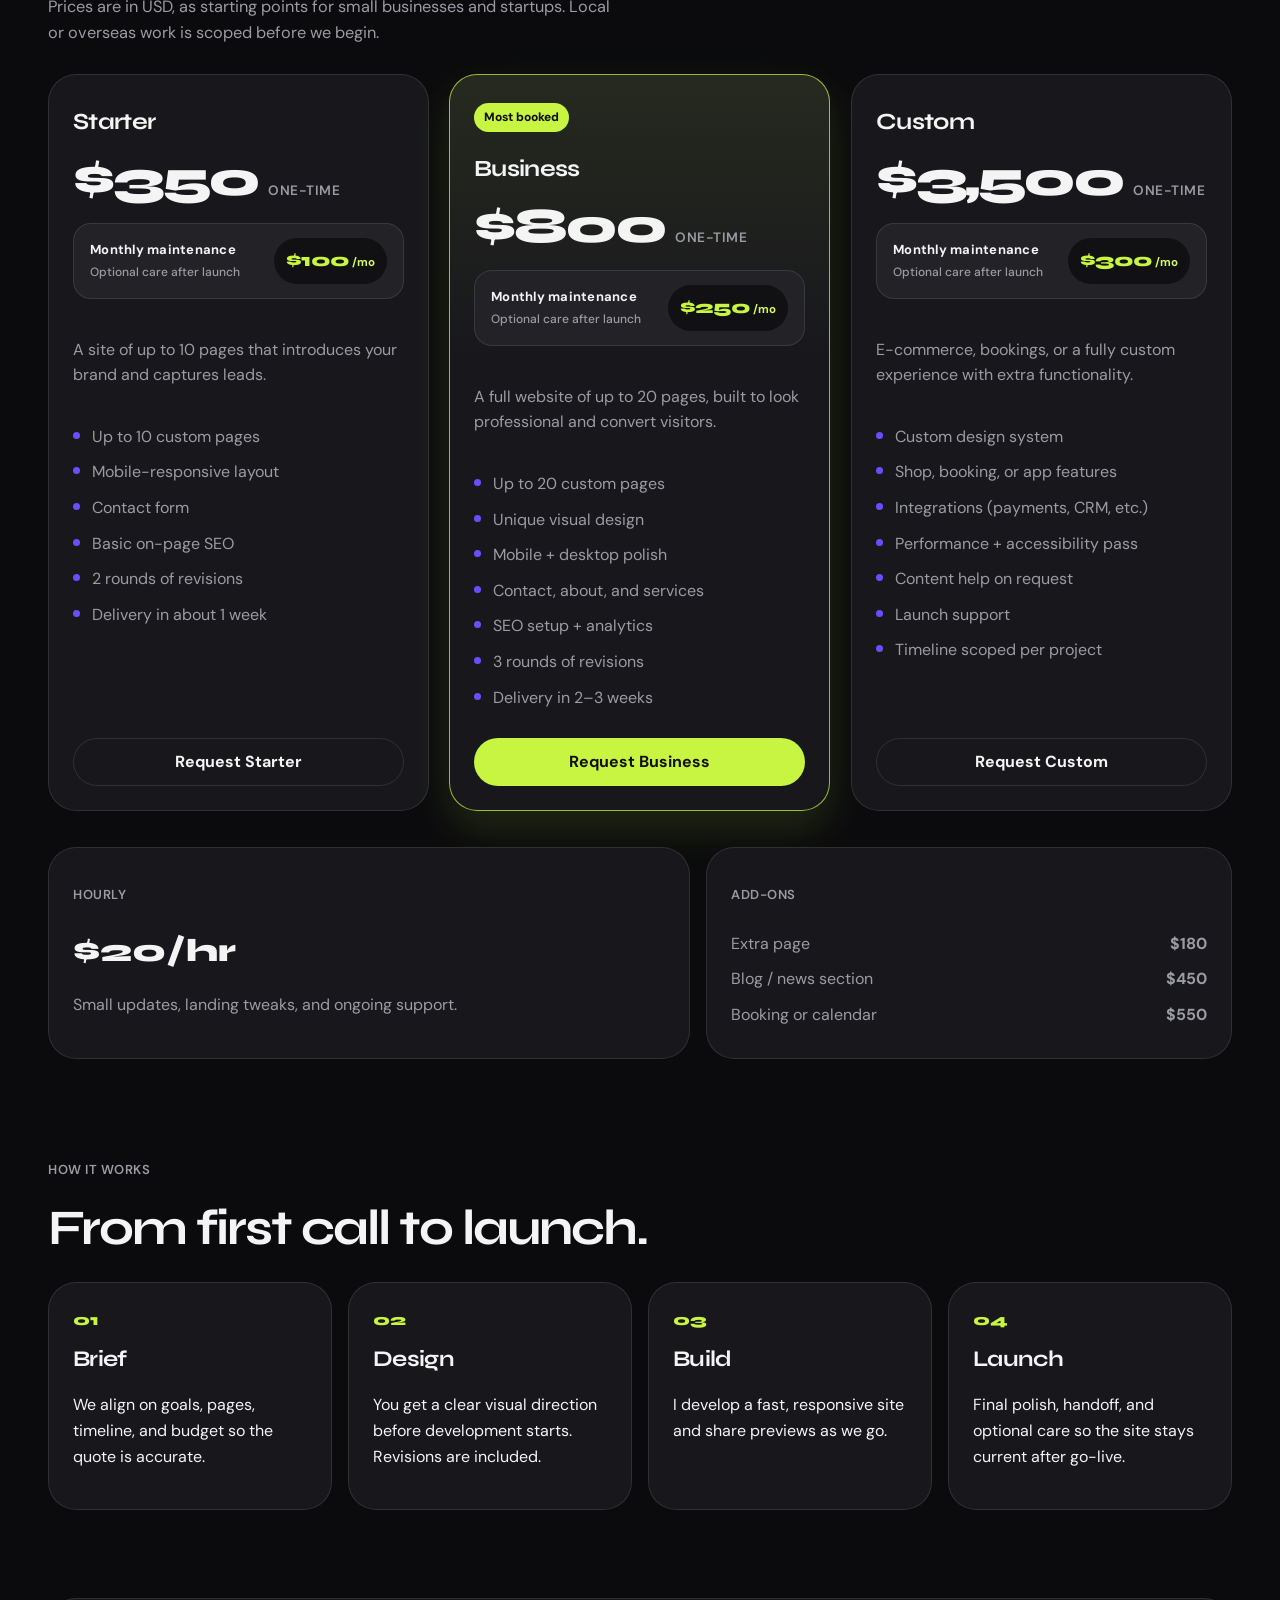
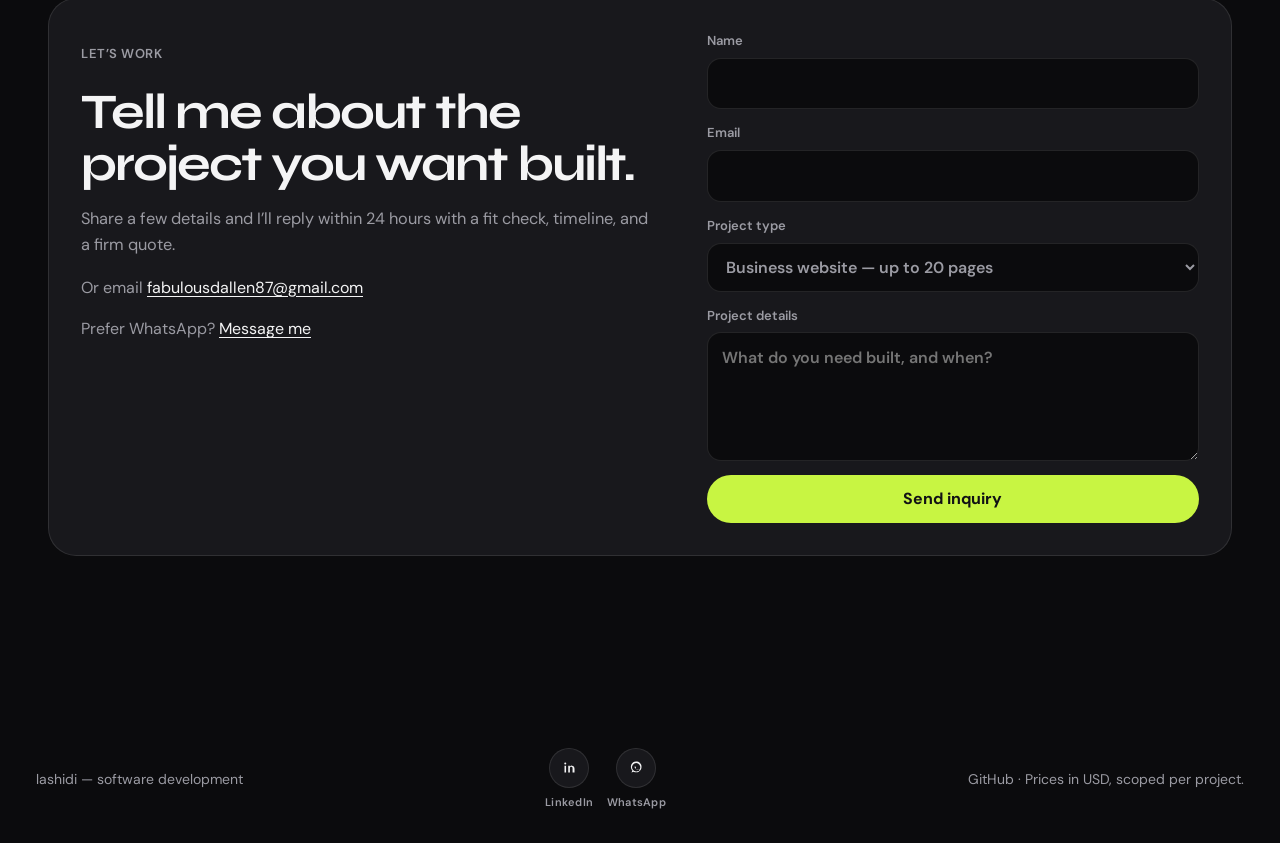
==== commit bffdf51f: "Reveal sections like bricks locking together on scroll. Co-authored-by: Cursor <cursoragent@cursor.c" ====
--- a/index.html
+++ b/index.html
@@ -27,7 +27,7 @@
       href="https://fonts.googleapis.com/css2?family=DM+Sans:ital,opsz,wght@0,9..40,400;0,9..40,500;0,9..40,600;0,9..40,700;1,9..40,400&family=Syne:wght@600;700;800&display=swap"
       rel="stylesheet"
     />
-    <link rel="stylesheet" href="css/style.css?v=21" />
+    <link rel="stylesheet" href="css/style.css?v=22" />
   </head>
   <body data-page="home">
     <div class="orb orb-lime" aria-hidden="true"></div>
@@ -266,7 +266,7 @@
       </p>
     </footer>
 
-    <script src="js/config.js?v=21"></script>
-    <script src="js/main.js?v=21"></script>
+    <script src="js/config.js?v=22"></script>
+    <script src="js/main.js?v=22"></script>
   </body>
 </html>
--- a/css/style.css
+++ b/css/style.css
@@ -1345,6 +1345,32 @@
   }
 }
 
+.brick {
+  opacity: 0;
+  will-change: transform, opacity;
+  transition:
+    transform 0.72s cubic-bezier(0.16, 1, 0.3, 1),
+    opacity 0.5s ease;
+  transition-delay: var(--brick-delay, 0ms);
+}
+
+.brick[data-brick="left"] {
+  transform: translate3d(-36px, 32px, 0) rotate(-1.4deg);
+}
+
+.brick[data-brick="right"] {
+  transform: translate3d(36px, 32px, 0) rotate(1.4deg);
+}
+
+.brick[data-brick="up"] {
+  transform: translate3d(0, 46px, 0) scale(0.96);
+}
+
+.brick.is-in {
+  opacity: 1;
+  transform: none;
+}
+
 @media (prefers-reduced-motion: reduce) {
   html {
     scroll-behavior: auto;
@@ -1354,4 +1380,10 @@
   .rate-card:hover {
     transform: none;
   }
-}
+
+  .brick {
+    opacity: 1;
+    transform: none;
+    transition: none;
+  }
+}
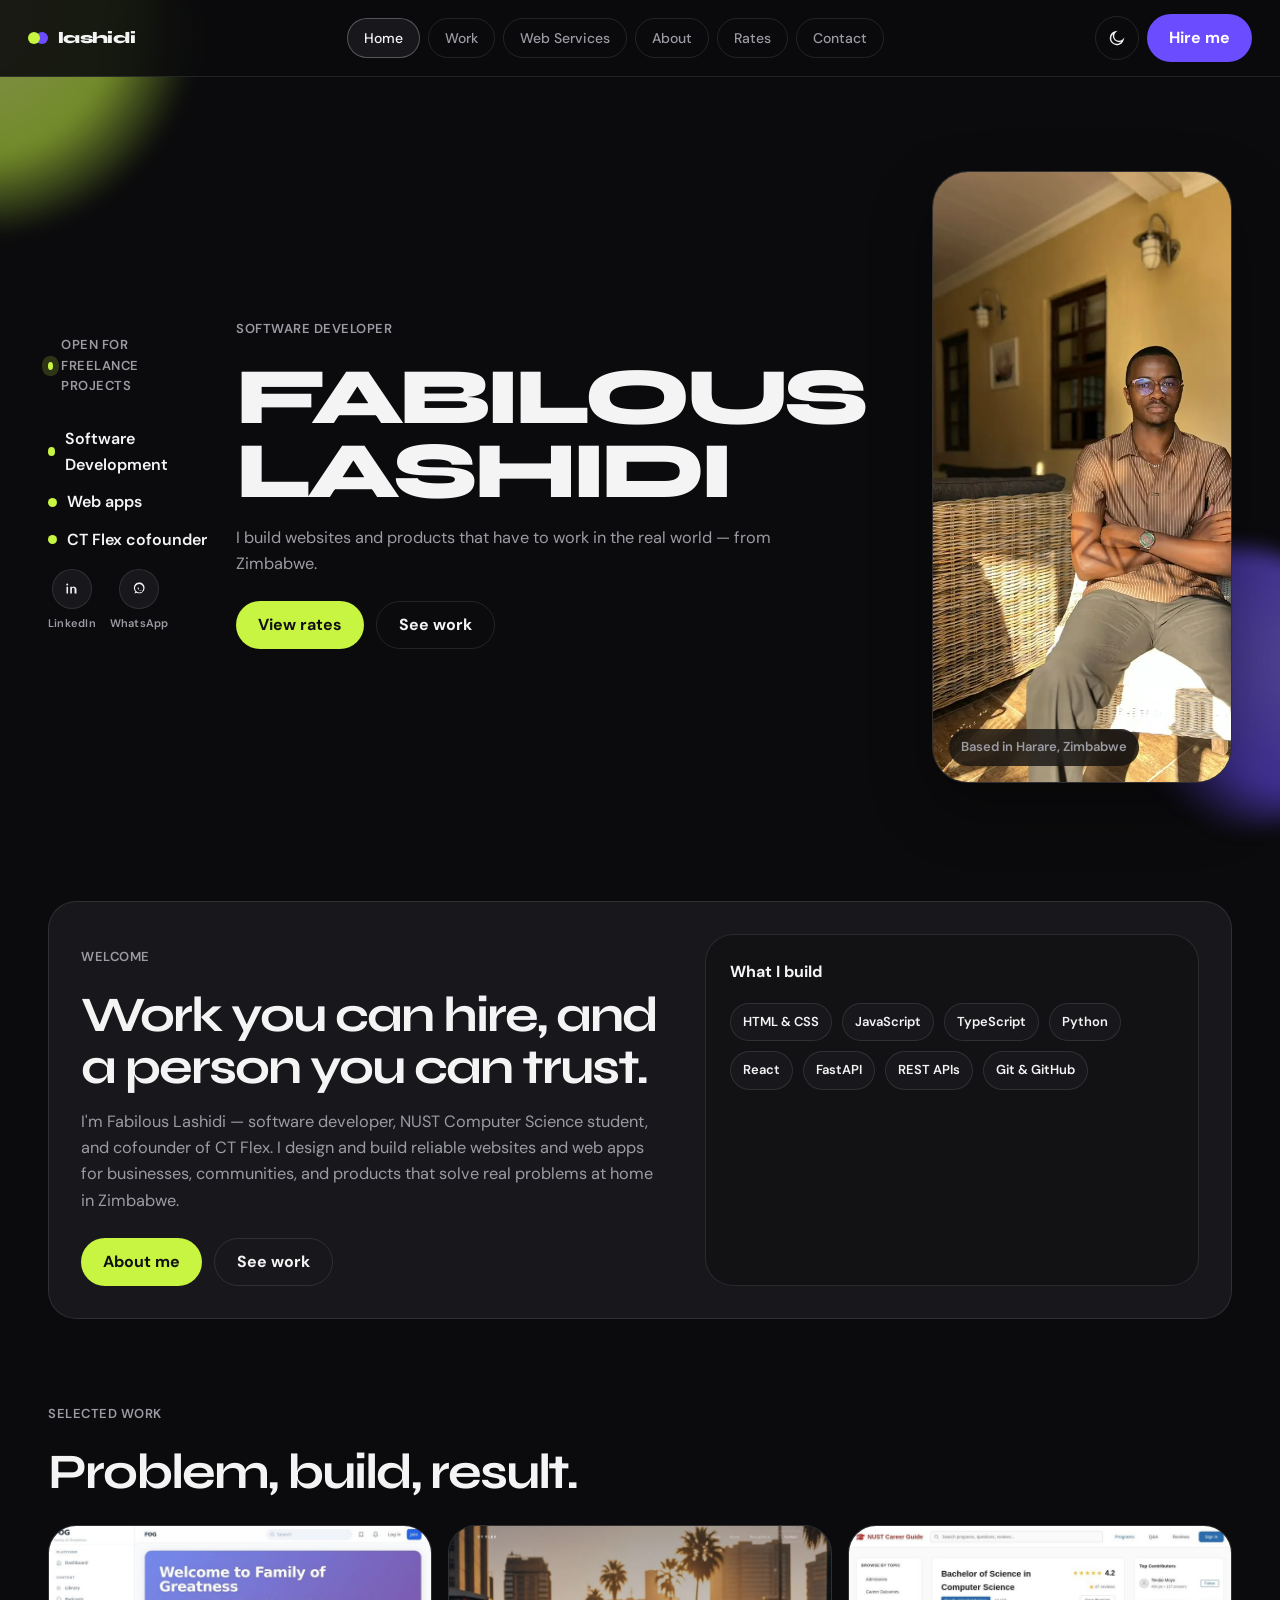
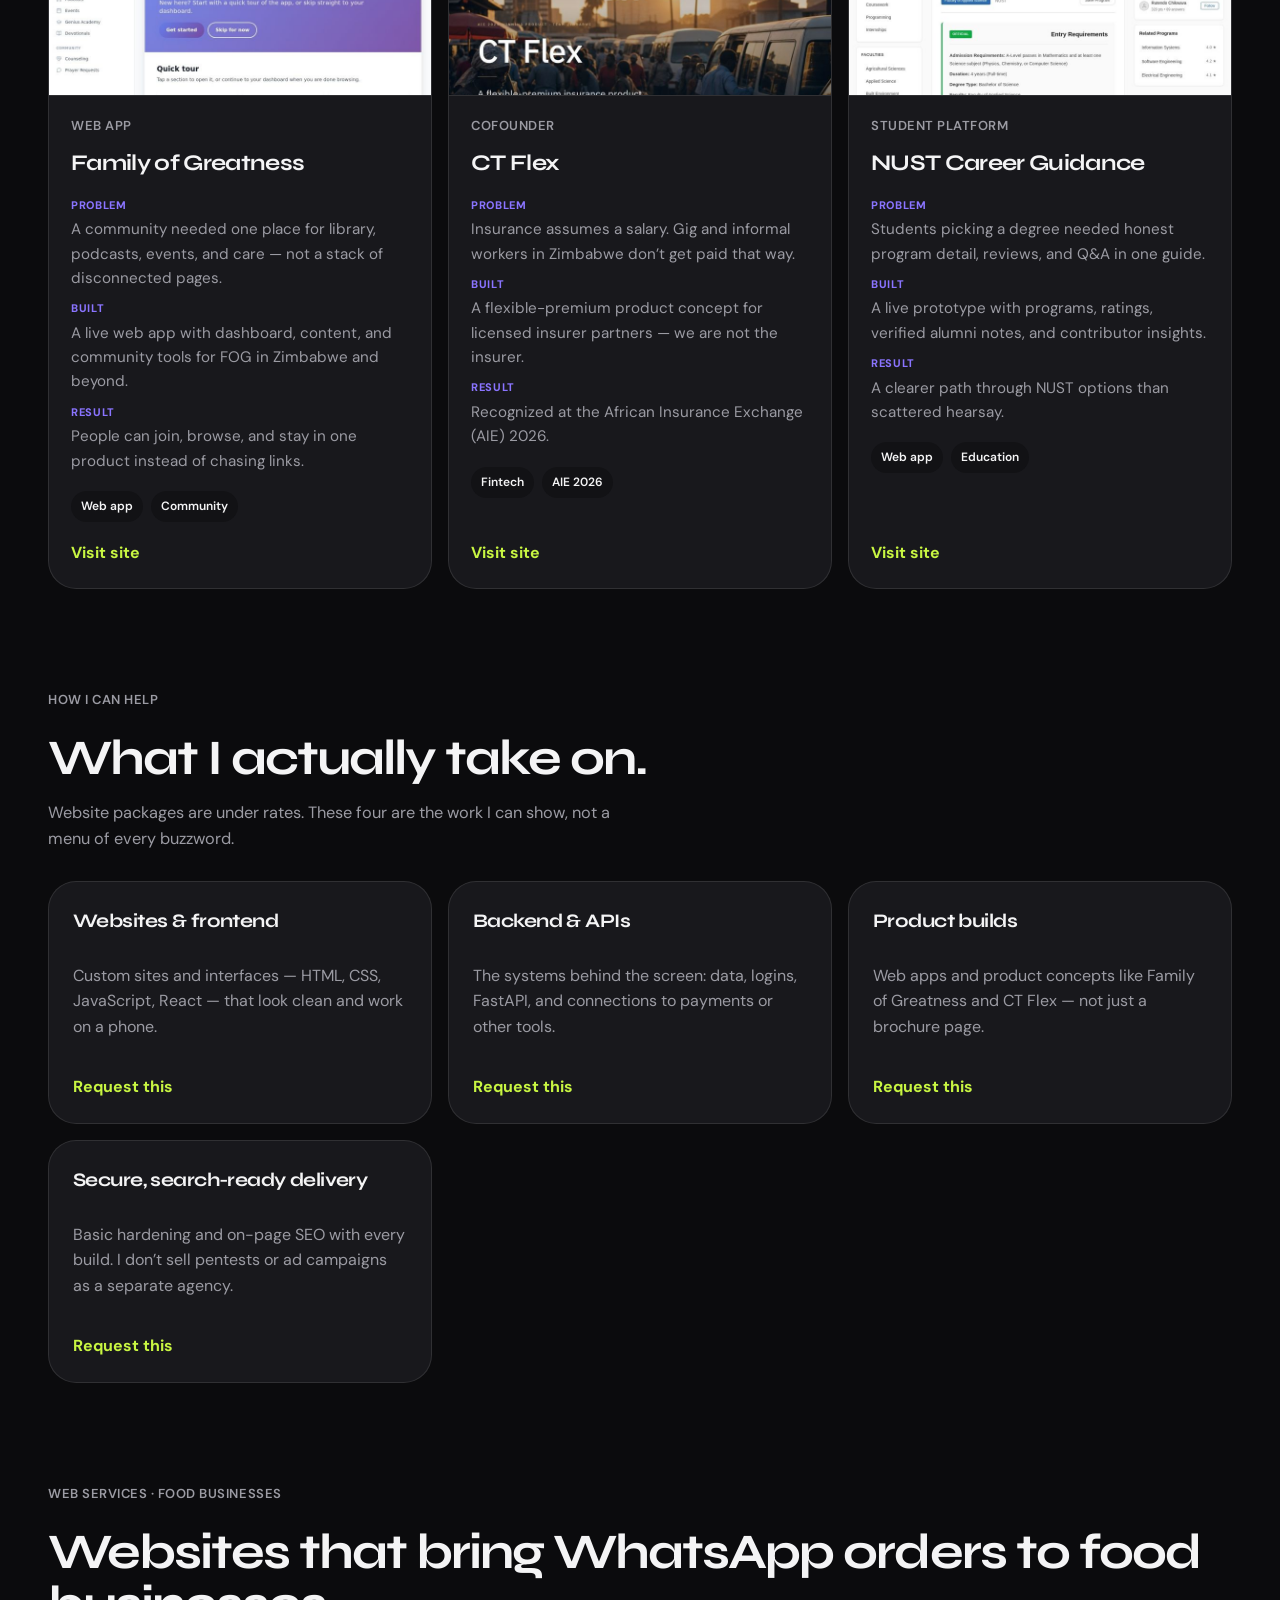
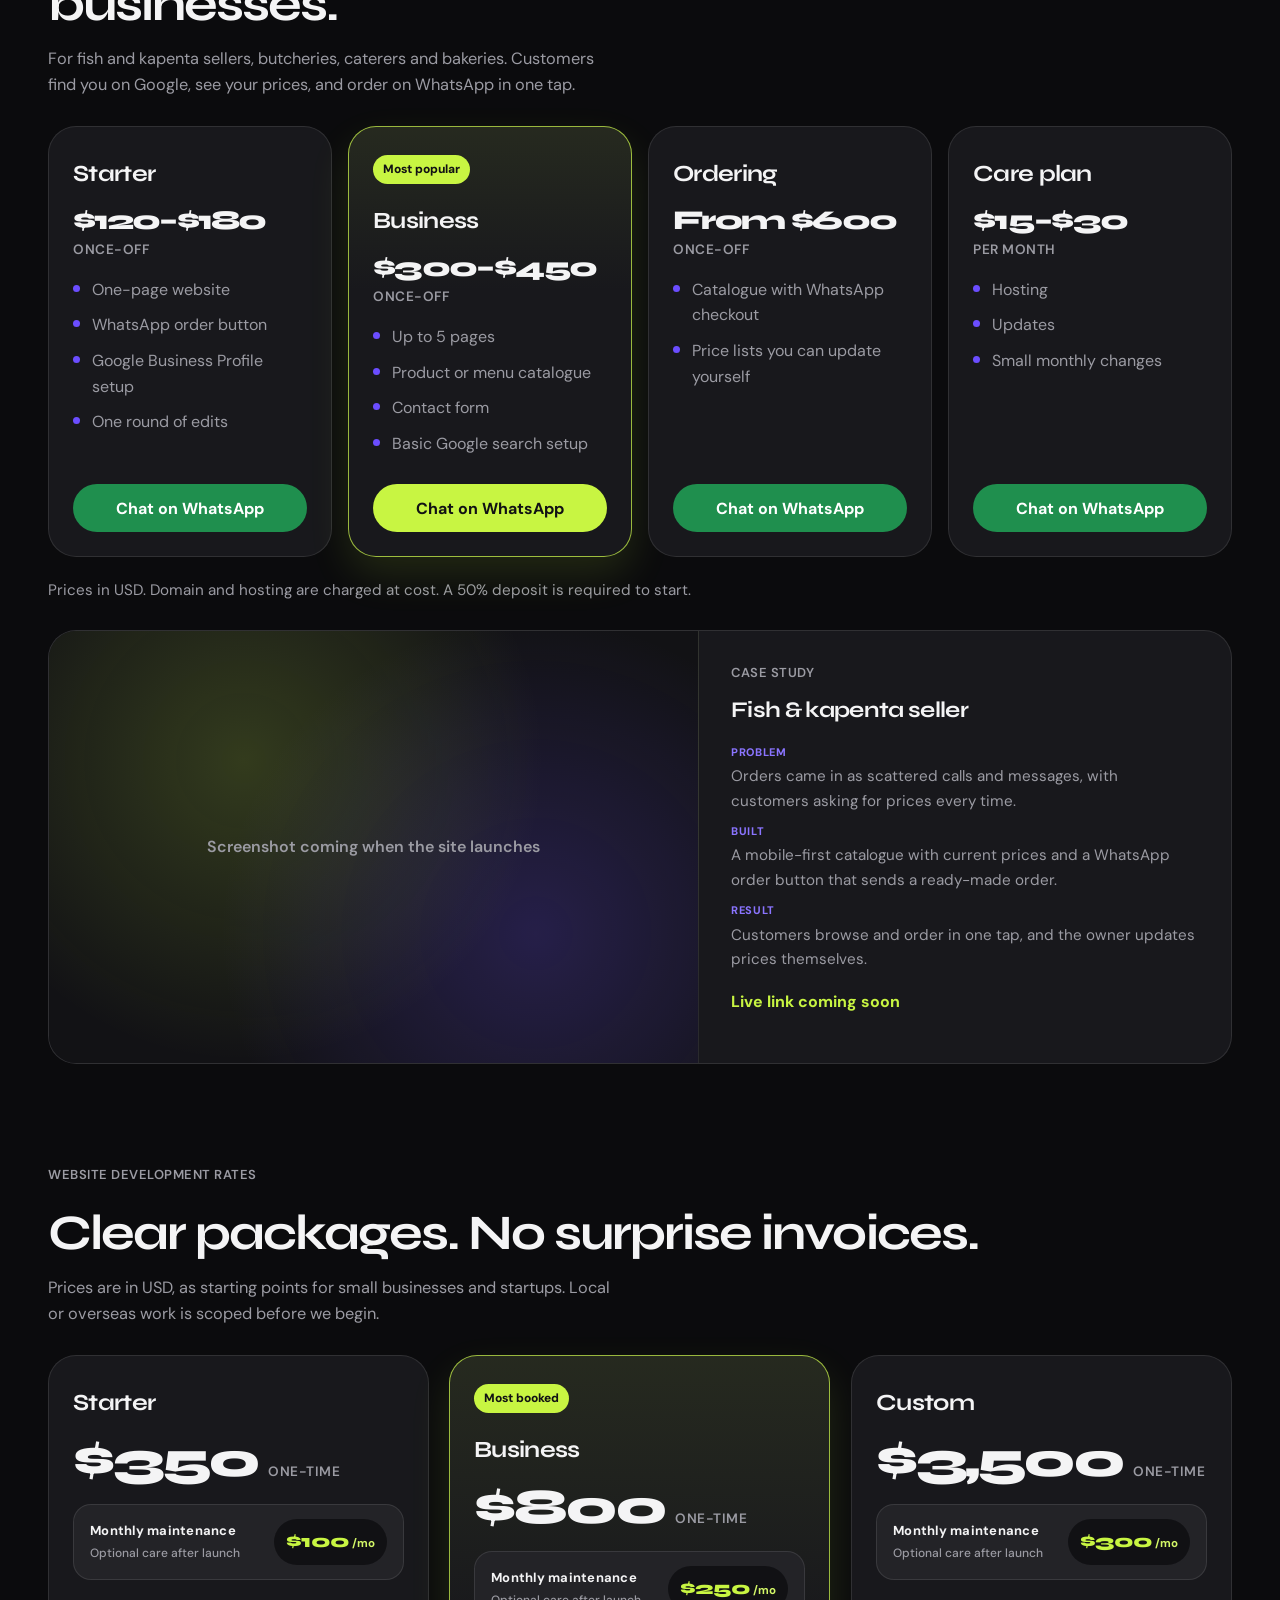
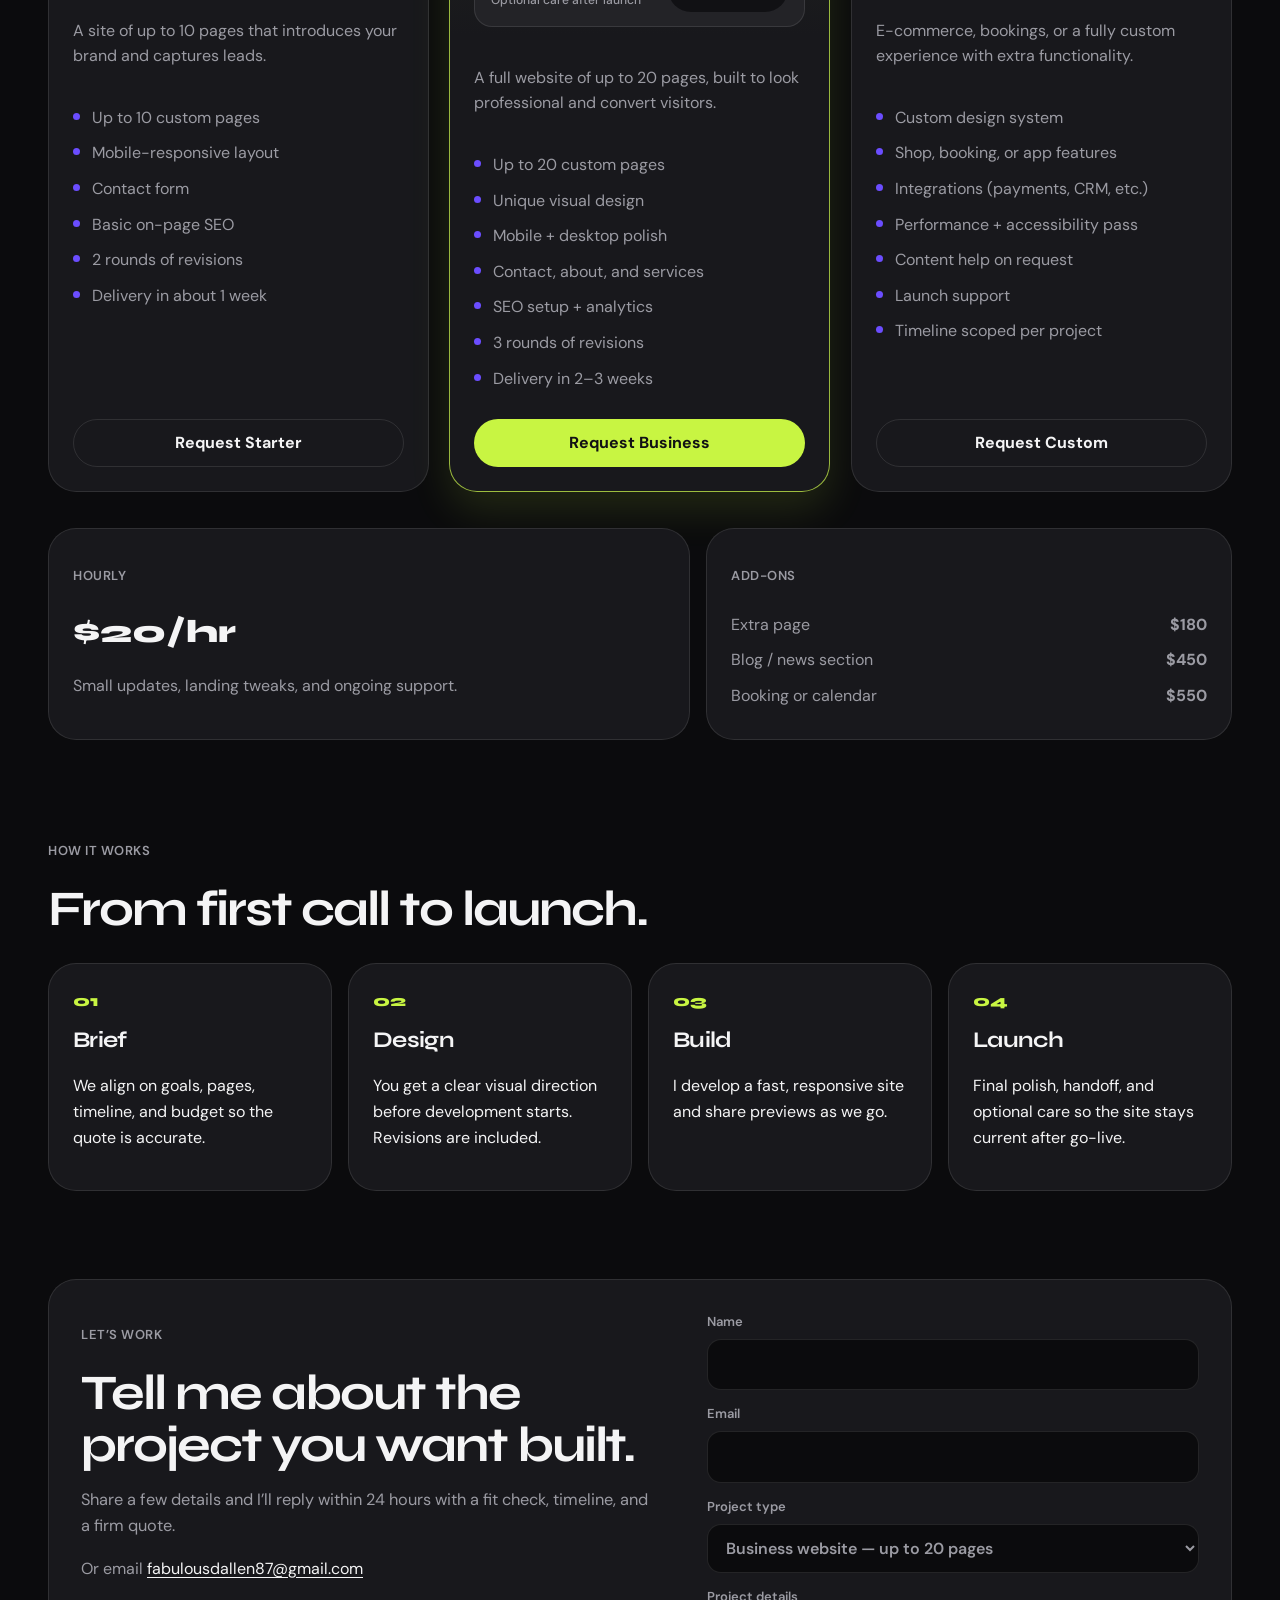
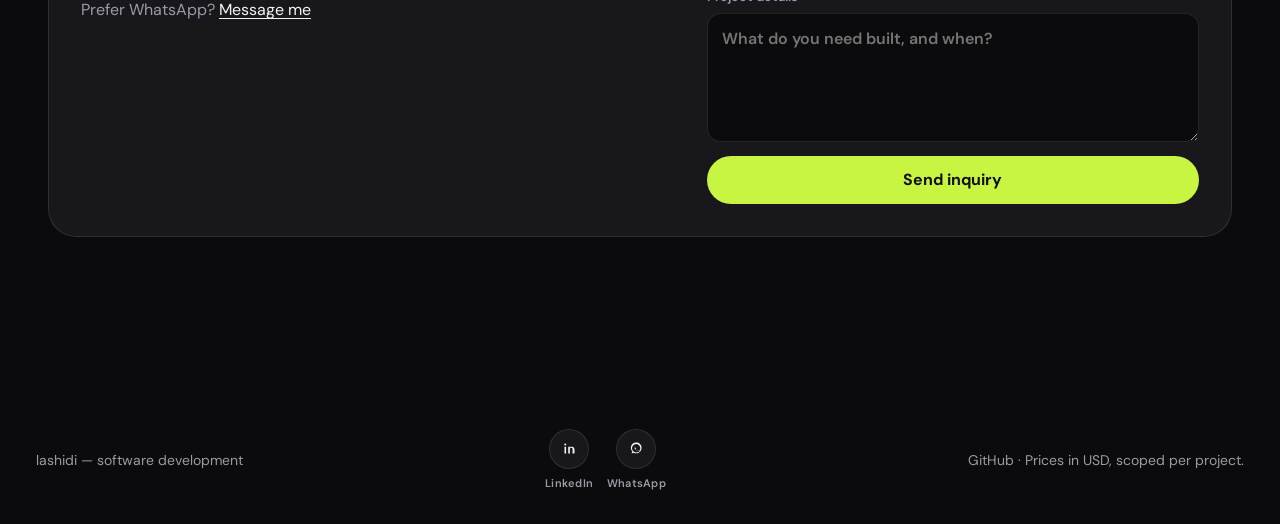
==== commit 590cac90: "Add SEO setup and Web Services section for food businesses. - New title, meta description, Open Grap" ====
--- a/index.html
+++ b/index.html
@@ -2,32 +2,76 @@
 <html lang="en">
   <head>
     <meta charset="UTF-8" />
-    <meta
-      name="viewport"
-      content="width=device-width, initial-scale=1, maximum-scale=1, minimum-scale=1, user-scalable=no, viewport-fit=cover"
-    />
+    <meta name="viewport" content="width=device-width, initial-scale=1, viewport-fit=cover" />
     <meta name="theme-color" content="#0b0b0d" />
-    <title>Fabilous Lashidi — Software Developer</title>
+    <title>Fabilous Lashidi | Software Engineer and Web Developer, Zimbabwe</title>
     <meta
       name="description"
-      content="Fabilous Lashidi — software developer in Zimbabwe. Websites, web apps, and CT Flex, recognized at AIE 2026."
+      content="Fabilous Lashidi, NUST Computer Science student and software engineer building AI, plus web design that brings WhatsApp orders to small businesses."
     />
-    <meta property="og:title" content="Fabilous Lashidi — Software Developer" />
-    <meta property="og:description" content="Websites and products that have to work in the real world. Cofounder of CT Flex." />
+    <meta name="author" content="Fabilous Lashidi" />
+    <link rel="canonical" href="https://fabber04.github.io/portfolio/" />
+
+    <!-- Google Search Console: paste your verification code into content="" and uncomment. -->
+    <!-- <meta name="google-site-verification" content="PASTE_CODE_HERE" /> -->
+
     <meta property="og:type" content="website" />
+    <meta property="og:site_name" content="Fabilous Lashidi" />
+    <meta property="og:locale" content="en_ZW" />
+    <meta property="og:title" content="Fabilous Lashidi | Software Engineer and Web Developer, Zimbabwe" />
+    <meta
+      property="og:description"
+      content="NUST Computer Science student building AI and software products, plus websites that bring WhatsApp orders to food businesses."
+    />
     <meta property="og:url" content="https://fabber04.github.io/portfolio/" />
-    <meta property="og:image" content="https://fabber04.github.io/portfolio/assets/og.jpg" />
+    <meta property="og:image" content="https://fabber04.github.io/portfolio/assets/og-share.jpg" />
+    <meta property="og:image:width" content="1200" />
+    <meta property="og:image:height" content="630" />
+    <meta property="og:image:alt" content="Fabilous Lashidi, software engineer and web developer in Zimbabwe" />
     <meta name="twitter:card" content="summary_large_image" />
-    <meta name="twitter:image" content="https://fabber04.github.io/portfolio/assets/og.jpg" />
-    <link rel="canonical" href="https://fabber04.github.io/portfolio/" />
+    <meta name="twitter:title" content="Fabilous Lashidi | Software Engineer and Web Developer, Zimbabwe" />
+    <meta
+      name="twitter:description"
+      content="NUST Computer Science student building AI and software products, plus websites that bring WhatsApp orders to food businesses."
+    />
+    <meta name="twitter:image" content="https://fabber04.github.io/portfolio/assets/og-share.jpg" />
+
+    <script type="application/ld+json">
+      {
+        "@context": "https://schema.org",
+        "@type": "Person",
+        "@id": "https://fabber04.github.io/portfolio/#person",
+        "name": "Fabilous Lashidi",
+        "jobTitle": "Software Engineer and Web Developer",
+        "description": "Computer Science student at NUST building AI and software products, and websites for small food businesses in Zimbabwe.",
+        "url": "https://fabber04.github.io/portfolio/",
+        "image": "https://fabber04.github.io/portfolio/assets/portrait.jpg",
+        "email": "mailto:fabulousdallen87@gmail.com",
+        "address": { "@type": "PostalAddress", "addressCountry": "ZW" },
+        "affiliation": {
+          "@type": "CollegeOrUniversity",
+          "name": "National University of Science and Technology (NUST)",
+          "url": "https://www.nust.ac.zw/"
+        },
+        "alumniOf": {
+          "@type": "CollegeOrUniversity",
+          "name": "National University of Science and Technology (NUST)"
+        },
+        "knowsAbout": ["Software Engineering", "Artificial Intelligence", "Web Development", "Web Design"],
+        "sameAs": [
+          "https://github.com/fabber04",
+          "https://www.linkedin.com/in/fabilous-lashidi-571ab0259/"
+        ]
+      }
+    </script>
     <link rel="icon" type="image/svg+xml" href="assets/favicon.svg" />
+    <link rel="preload" as="image" href="assets/portrait.webp" type="image/webp" fetchpriority="high" />
     <link rel="preconnect" href="https://fonts.googleapis.com" />
     <link rel="preconnect" href="https://fonts.gstatic.com" crossorigin />
-    <link
-      href="https://fonts.googleapis.com/css2?family=DM+Sans:ital,opsz,wght@0,9..40,400;0,9..40,500;0,9..40,600;0,9..40,700;1,9..40,400&family=Syne:wght@600;700;800&display=swap"
-      rel="stylesheet"
-    />
-    <link rel="stylesheet" href="css/style.css?v=22" />
+    <link rel="preload" as="style" href="https://fonts.googleapis.com/css2?family=DM+Sans:ital,opsz,wght@0,9..40,400;0,9..40,500;0,9..40,600;0,9..40,700;1,9..40,400&family=Syne:wght@600;700;800&display=swap" />
+    <link rel="stylesheet" href="https://fonts.googleapis.com/css2?family=DM+Sans:ital,opsz,wght@0,9..40,400;0,9..40,500;0,9..40,600;0,9..40,700;1,9..40,400&family=Syne:wght@600;700;800&display=swap" media="print" onload="this.media='all'" />
+    <noscript><link rel="stylesheet" href="https://fonts.googleapis.com/css2?family=DM+Sans:ital,opsz,wght@0,9..40,400;0,9..40,500;0,9..40,600;0,9..40,700;1,9..40,400&family=Syne:wght@600;700;800&display=swap" /></noscript>
+    <link rel="stylesheet" href="css/style.css?v=23" />
   </head>
   <body data-page="home">
     <div class="orb orb-lime" aria-hidden="true"></div>
@@ -43,6 +87,7 @@
       <nav class="nav-pills" aria-label="Primary">
         <a class="pill is-active" href="index.html">Home</a>
         <a class="pill" href="index.html#work">Work</a>
+        <a class="pill" href="index.html#web-services">Web Services</a>
         <a class="pill" href="about.html">About</a>
         <a class="pill" href="index.html#rates">Rates</a>
         <a class="pill" href="index.html#contact">Contact</a>
@@ -69,6 +114,7 @@
     <nav class="mobile-nav" id="mobile-nav" hidden>
       <a href="index.html">Home</a>
       <a href="index.html#work">Work</a>
+      <a href="index.html#web-services">Web Services</a>
       <a href="about.html">About</a>
       <a href="index.html#rates">Rates</a>
       <a href="index.html#contact">Contact</a>
@@ -104,13 +150,17 @@
 
         <div class="hero-portrait">
           <div class="portrait-frame">
-            <img
-              class="portrait-photo"
-              src="assets/portrait.jpg"
-              alt="Portrait of Fabilous Lashidi"
-              width="800"
-              height="1000"
-            />
+            <picture>
+              <source srcset="assets/portrait.webp" type="image/webp" />
+              <img
+                class="portrait-photo"
+                src="assets/portrait.jpg"
+                alt="Portrait of Fabilous Lashidi, software engineer and web developer in Zimbabwe"
+                width="810"
+                height="1080"
+                fetchpriority="high"
+              />
+            </picture>
             <div class="portrait-chip">
               <span data-location>Available worldwide</span>
             </div>
@@ -151,6 +201,122 @@
           </p>
         </div>
         <div class="service-grid" id="service-grid"></div>
+      </section>
+
+      <section class="section web-services" id="web-services">
+        <div class="section-head">
+          <p class="eyebrow">Web Services · food businesses</p>
+          <h2>Websites that bring WhatsApp orders to food businesses.</h2>
+          <p class="lede">
+            For fish and kapenta sellers, butcheries, caterers and bakeries. Customers find you on Google,
+            see your prices, and order on WhatsApp in one tap.
+          </p>
+        </div>
+
+        <div class="ws-grid">
+          <article class="rate-card ws-card">
+            <h3>Starter</h3>
+            <p class="rate-price ws-price">
+              <span>$120–$180</span>
+              <small>once-off</small>
+            </p>
+            <ul>
+              <li>One-page website</li>
+              <li>WhatsApp order button</li>
+              <li>Google Business Profile setup</li>
+              <li>One round of edits</li>
+            </ul>
+            <a
+              class="btn btn-wa js-wa-package"
+              data-package="Starter"
+              data-price="$120–$180"
+              href="https://wa.me/263777995100?text=Hi%20Fabilous%2C%20I%27m%20interested%20in%20the%20Starter%20website%20package%20%28%24120%E2%80%93%24180%29.%20Can%20we%20chat%3F"
+              target="_blank"
+              rel="noopener"
+            >Chat on WhatsApp<span class="sr-only"> about the Starter package</span></a>
+          </article>
+          <article class="rate-card ws-card popular">
+            <span class="popular-badge">Most popular</span>
+            <h3>Business</h3>
+            <p class="rate-price ws-price">
+              <span>$300–$450</span>
+              <small>once-off</small>
+            </p>
+            <ul>
+              <li>Up to 5 pages</li>
+              <li>Product or menu catalogue</li>
+              <li>Contact form</li>
+              <li>Basic Google search setup</li>
+            </ul>
+            <a
+              class="btn btn-lime js-wa-package"
+              data-package="Business"
+              data-price="$300–$450"
+              href="https://wa.me/263777995100?text=Hi%20Fabilous%2C%20I%27m%20interested%20in%20the%20Business%20website%20package%20%28%24300%E2%80%93%24450%29.%20Can%20we%20chat%3F"
+              target="_blank"
+              rel="noopener"
+            >Chat on WhatsApp<span class="sr-only"> about the Business package</span></a>
+          </article>
+          <article class="rate-card ws-card">
+            <h3>Ordering</h3>
+            <p class="rate-price ws-price">
+              <span>From $600</span>
+              <small>once-off</small>
+            </p>
+            <ul>
+              <li>Catalogue with WhatsApp checkout</li>
+              <li>Price lists you can update yourself</li>
+            </ul>
+            <a
+              class="btn btn-wa js-wa-package"
+              data-package="Ordering"
+              data-price="From $600"
+              href="https://wa.me/263777995100?text=Hi%20Fabilous%2C%20I%27m%20interested%20in%20the%20Ordering%20website%20package%20%28From%20%24600%29.%20Can%20we%20chat%3F"
+              target="_blank"
+              rel="noopener"
+            >Chat on WhatsApp<span class="sr-only"> about the Ordering package</span></a>
+          </article>
+          <article class="rate-card ws-card">
+            <h3>Care plan</h3>
+            <p class="rate-price ws-price">
+              <span>$15–$30</span>
+              <small>per month</small>
+            </p>
+            <ul>
+              <li>Hosting</li>
+              <li>Updates</li>
+              <li>Small monthly changes</li>
+            </ul>
+            <a
+              class="btn btn-wa js-wa-package"
+              data-package="Care plan"
+              data-price="$15–$30"
+              href="https://wa.me/263777995100?text=Hi%20Fabilous%2C%20I%27m%20interested%20in%20the%20Care%20plan%20website%20package%20%28%2415%E2%80%93%2430%29.%20Can%20we%20chat%3F"
+              target="_blank"
+              rel="noopener"
+            >Chat on WhatsApp<span class="sr-only"> about the Care plan package</span></a>
+          </article>
+        </div>
+
+        <p class="ws-note">
+          Prices in USD. Domain and hosting are charged at cost. A 50% deposit is required to start.
+        </p>
+
+        <article class="ws-case">
+          <div class="ws-case-shot" id="ws-case-shot">
+            <p class="ws-case-placeholder">Screenshot coming when the site launches</p>
+          </div>
+          <div class="ws-case-body">
+            <p class="project-type">Case study</p>
+            <h3>Fish &amp; kapenta seller</h3>
+            <dl class="case-list">
+              <div><dt>Problem</dt><dd>Orders came in as scattered calls and messages, with customers asking for prices every time.</dd></div>
+              <div><dt>Built</dt><dd>A mobile-first catalogue with current prices and a WhatsApp order button that sends a ready-made order.</dd></div>
+              <div><dt>Result</dt><dd>Customers browse and order in one tap, and the owner updates prices themselves.</dd></div>
+            </dl>
+            <p class="project-link" id="ws-case-link">Live link coming soon</p>
+          </div>
+        </article>
       </section>
 
       <section class="section rates" id="rates">
@@ -225,7 +391,7 @@
           </div>
 
           <form class="contact-form" id="contact-form">
-            <input type="text" name="_gotcha" class="hp-field" tabindex="-1" autocomplete="off" />
+            <input type="text" name="_gotcha" class="hp-field" tabindex="-1" autocomplete="off" aria-label="Leave this field empty" />
             <label>
               Name
               <input type="text" name="name" autocomplete="name" required />
@@ -266,7 +432,7 @@
       </p>
     </footer>
 
-    <script src="js/config.js?v=22"></script>
-    <script src="js/main.js?v=22"></script>
+    <script src="js/config.js?v=23"></script>
+    <script src="js/main.js?v=23"></script>
   </body>
 </html>
--- a/css/style.css
+++ b/css/style.css
@@ -1387,3 +1387,127 @@
     transition: none;
   }
 }
+
+/* ---------- Web Services (food businesses) ---------- */
+.sr-only {
+  position: absolute;
+  width: 1px;
+  height: 1px;
+  padding: 0;
+  margin: -1px;
+  overflow: hidden;
+  clip: rect(0, 0, 0, 0);
+  white-space: nowrap;
+  border: 0;
+}
+
+.ws-grid {
+  display: grid;
+  gap: 16px;
+  align-items: stretch;
+}
+
+.ws-price {
+  font-size: clamp(2rem, 6vw, 2.3rem);
+  flex-wrap: wrap;
+}
+
+.ws-price span {
+  white-space: nowrap;
+}
+
+.btn-wa {
+  background: #1f8f4e;
+  color: #fff;
+}
+
+.ws-card .btn {
+  gap: 8px;
+}
+
+.ws-note {
+  margin: 20px 0 0;
+  color: var(--muted);
+  font-size: 0.95rem;
+}
+
+.ws-case {
+  display: grid;
+  margin-top: 28px;
+  overflow: hidden;
+  background: var(--surface);
+  border: 1px solid var(--line);
+  border-radius: var(--radius);
+}
+
+.ws-case-shot {
+  display: grid;
+  place-items: center;
+  min-height: 200px;
+  background:
+    radial-gradient(circle at 30% 30%, color-mix(in srgb, var(--lime) 18%, transparent), transparent 55%),
+    radial-gradient(circle at 75% 70%, color-mix(in srgb, var(--purple) 22%, transparent), transparent 55%),
+    var(--bg-2);
+  border-bottom: 1px solid var(--line);
+}
+
+.ws-case-shot img {
+  width: 100%;
+  height: 100%;
+  object-fit: cover;
+  object-position: top center;
+  display: block;
+}
+
+.ws-case-placeholder {
+  margin: 0;
+  padding: 24px;
+  color: var(--muted);
+  font-weight: 600;
+  text-align: center;
+}
+
+.ws-case-body {
+  display: flex;
+  flex-direction: column;
+  padding: 22px;
+}
+
+.ws-case-body h3 {
+  margin: 8px 0;
+  font-family: var(--display);
+  font-size: 1.4rem;
+  letter-spacing: -0.03em;
+}
+
+@media (min-width: 640px) {
+  .ws-grid {
+    grid-template-columns: repeat(2, 1fr);
+  }
+}
+
+@media (min-width: 900px) {
+  .ws-case {
+    grid-template-columns: 1.1fr 0.9fr;
+  }
+
+  .ws-case-shot {
+    min-height: 300px;
+    border-bottom: 0;
+    border-right: 1px solid var(--line);
+  }
+
+  .ws-case-body {
+    padding: 32px;
+  }
+}
+
+@media (min-width: 1180px) {
+  .ws-grid {
+    grid-template-columns: repeat(4, 1fr);
+  }
+
+  .ws-price {
+    font-size: 1.7rem;
+  }
+}
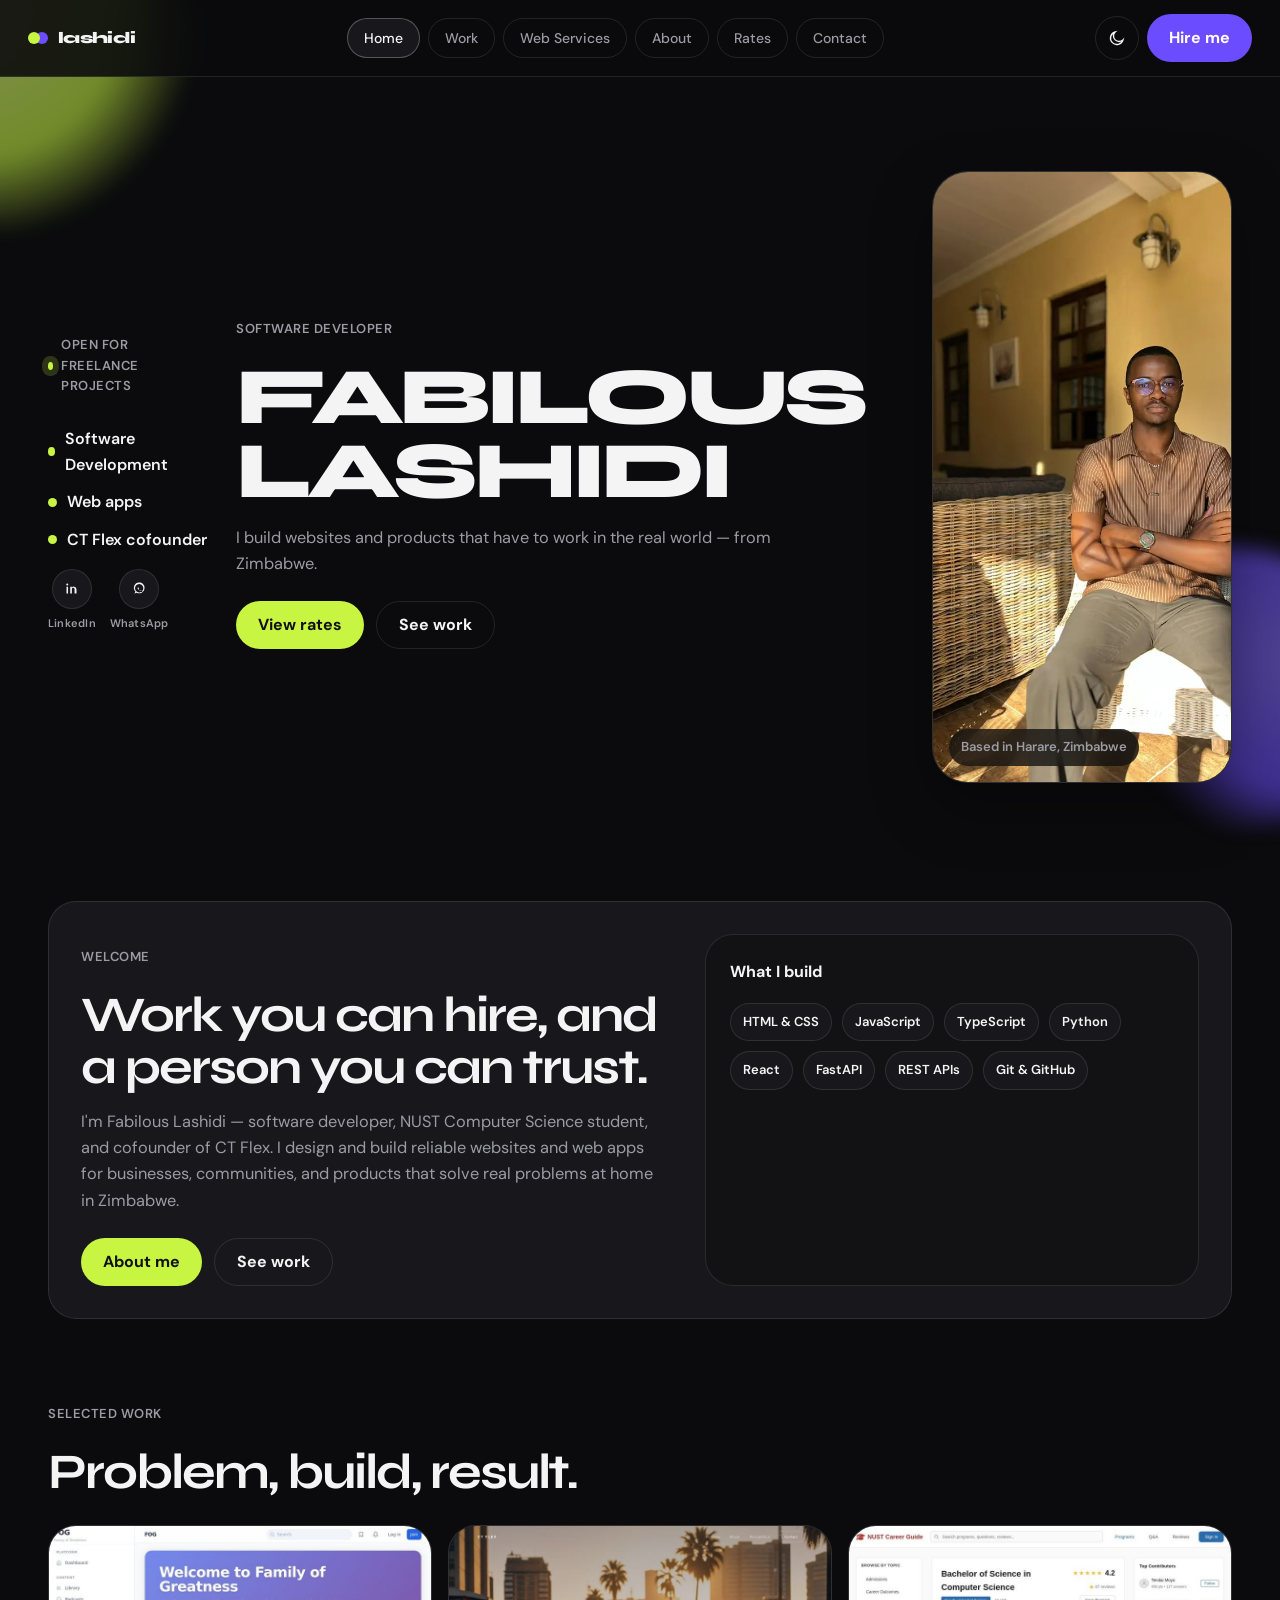
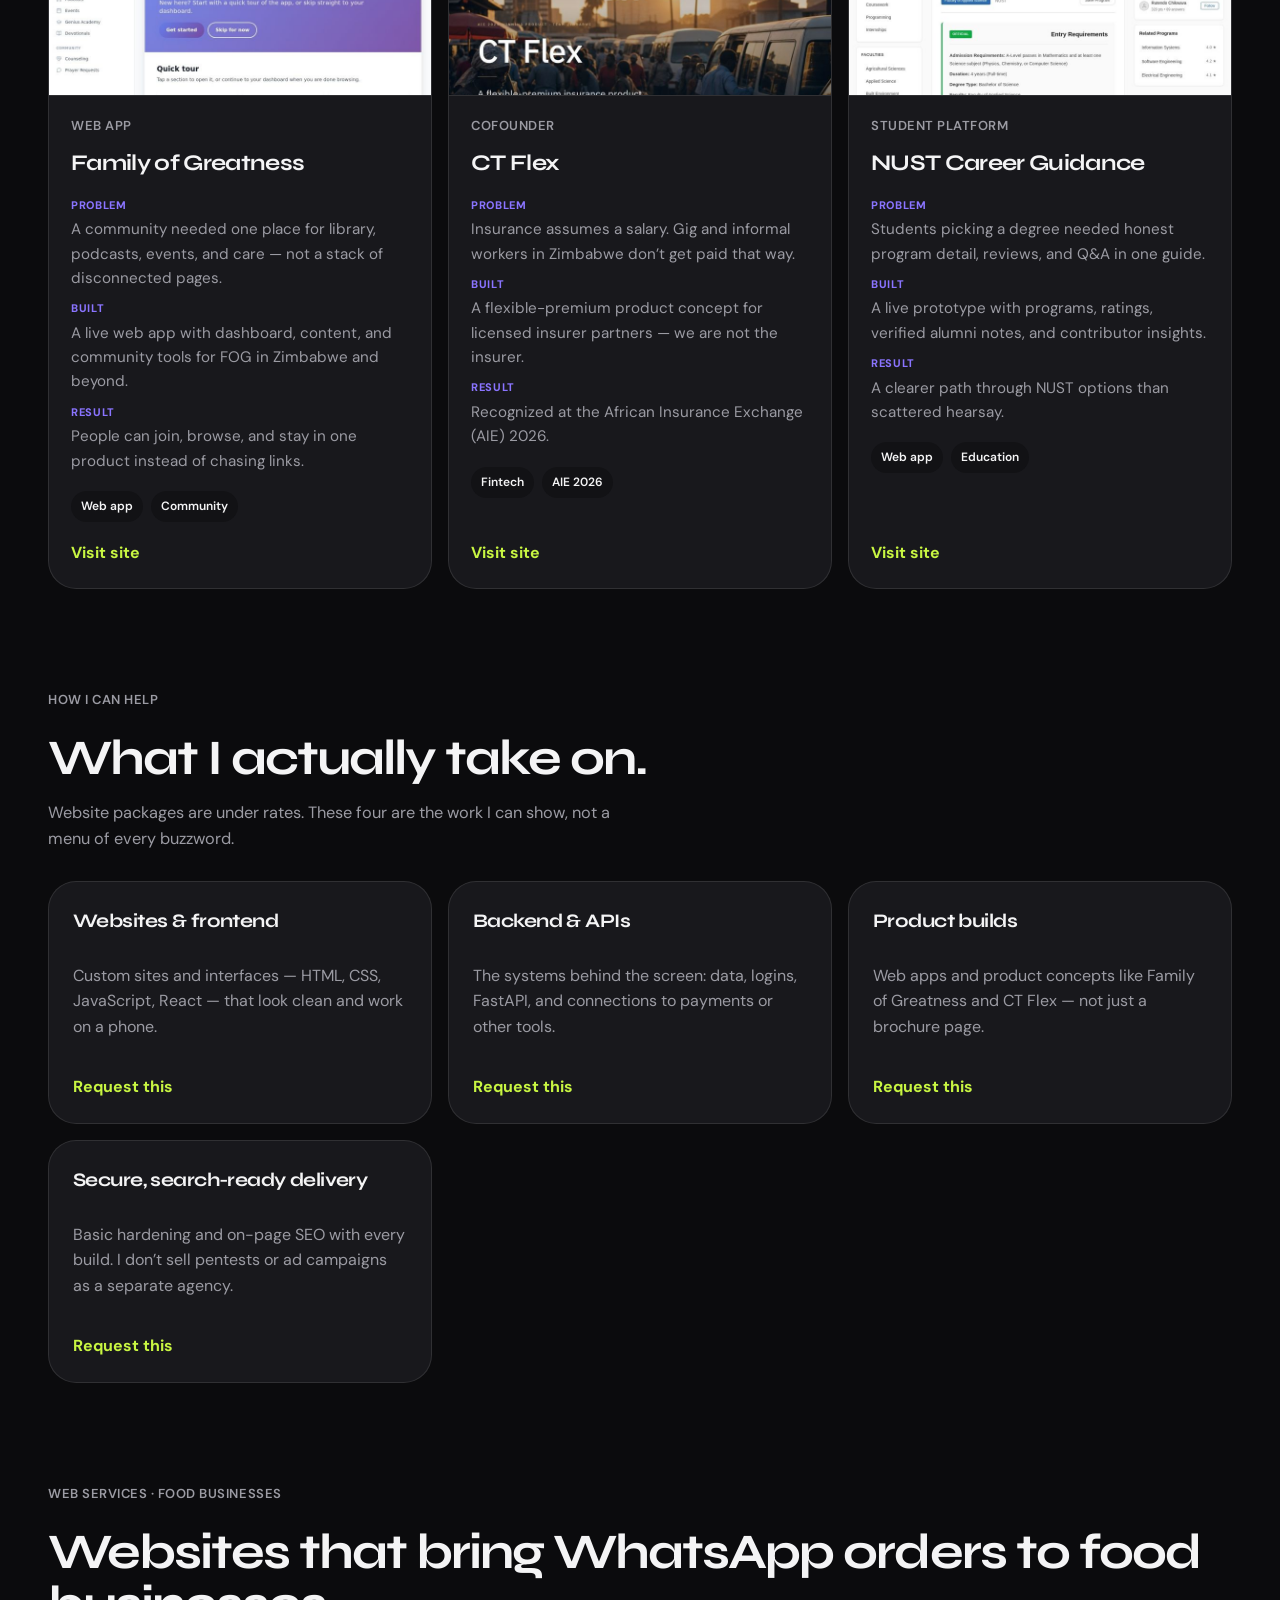
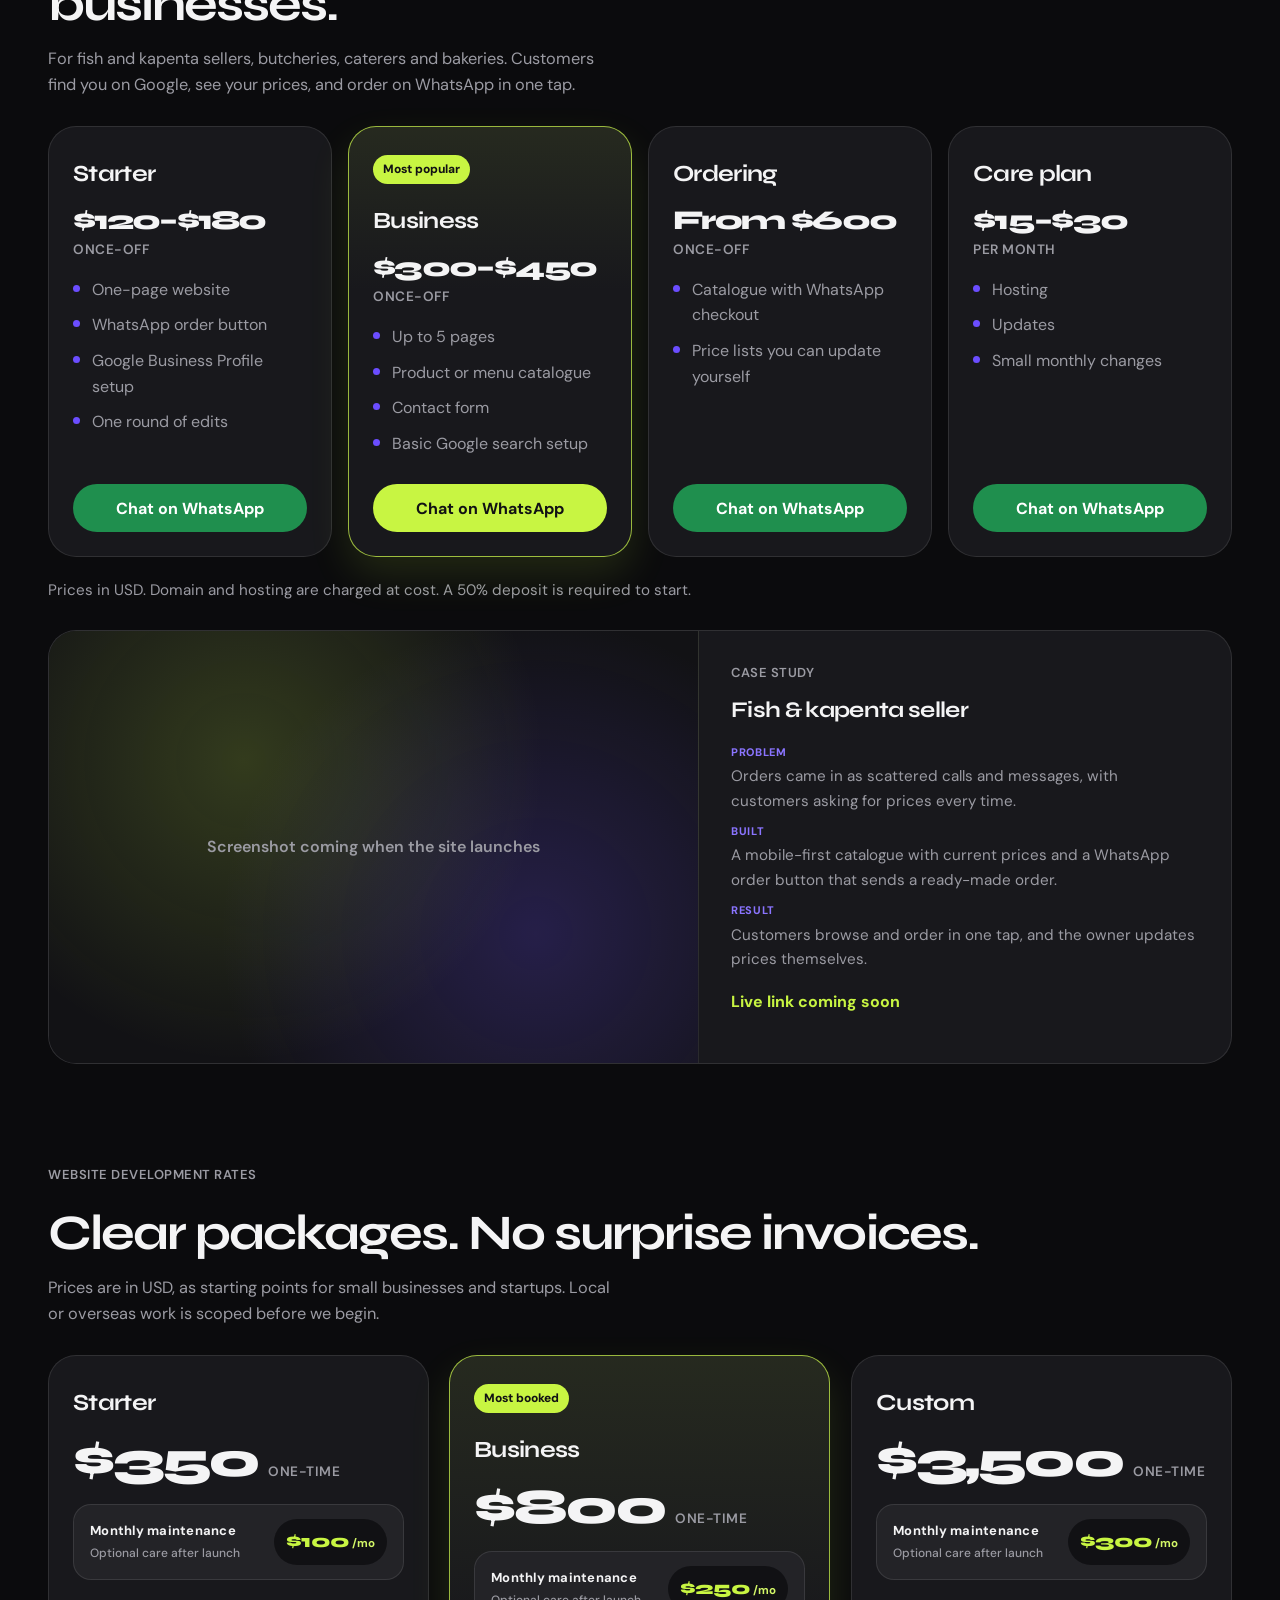
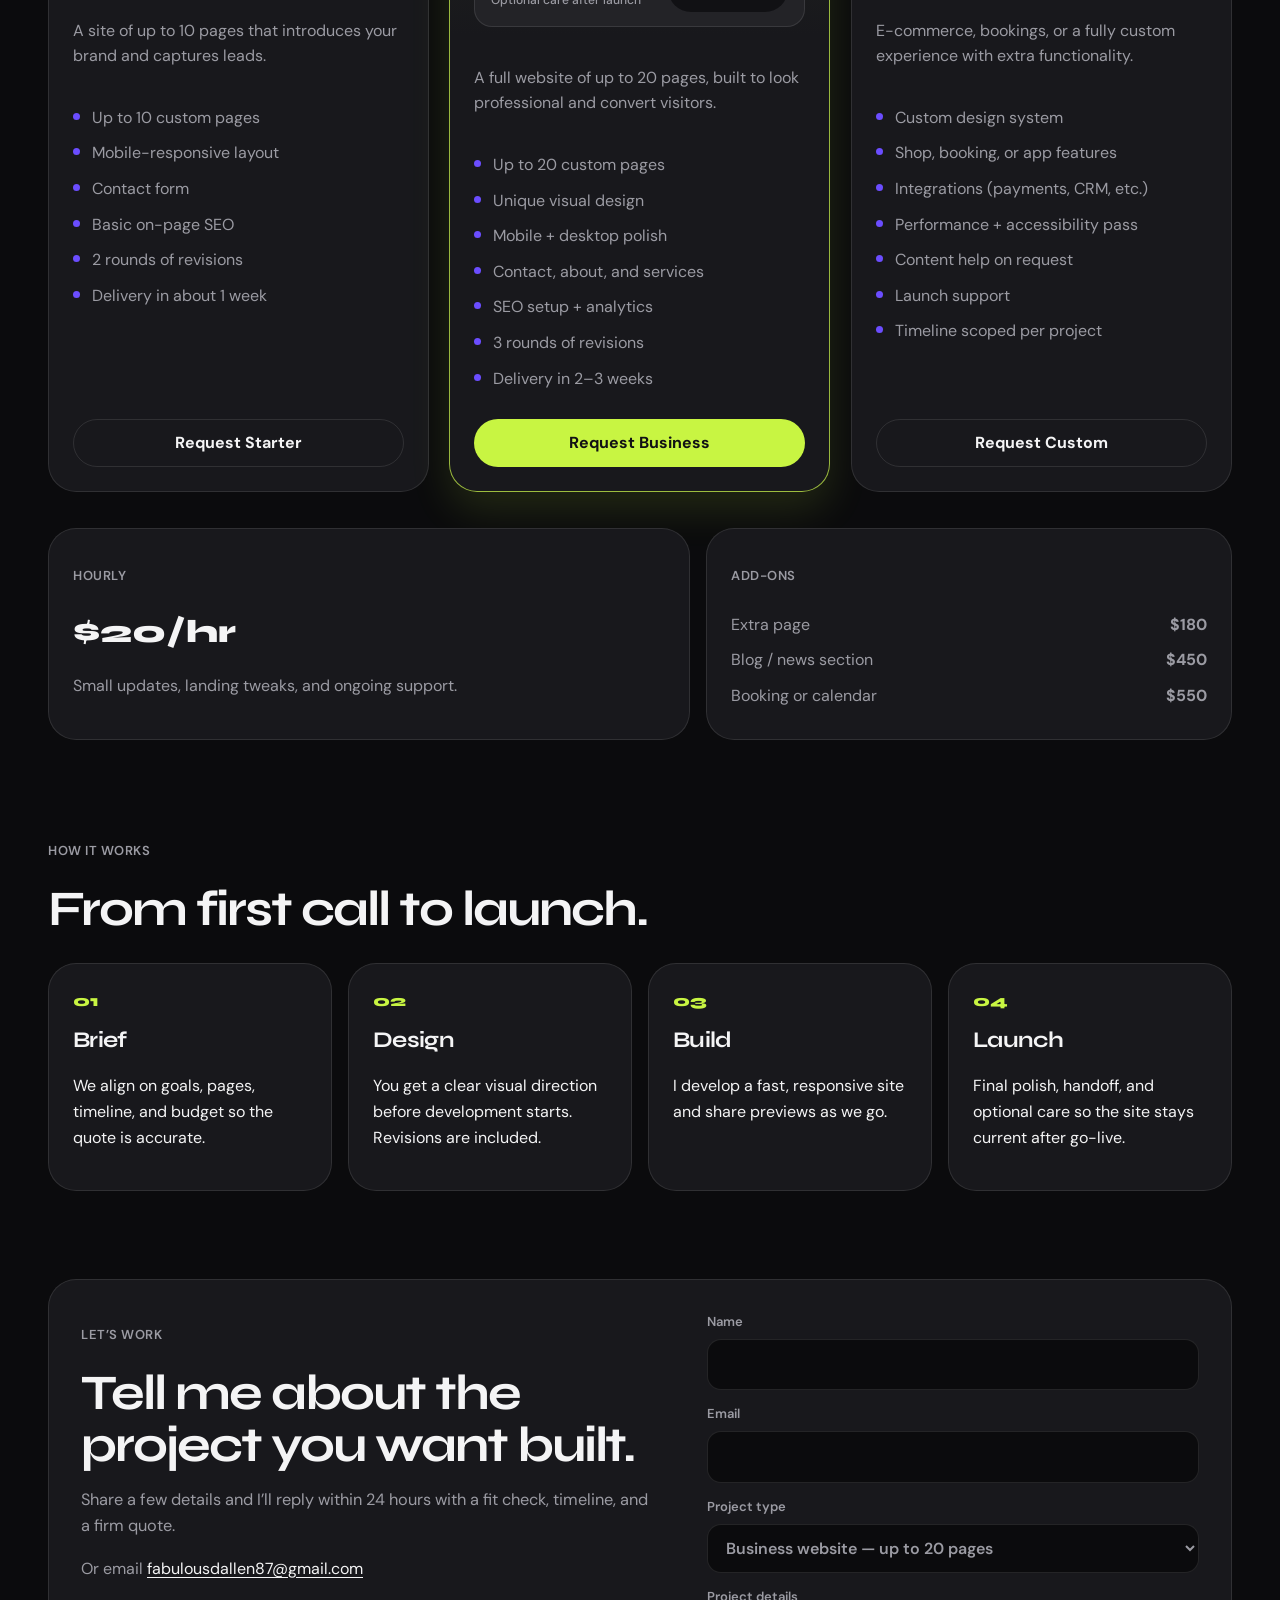
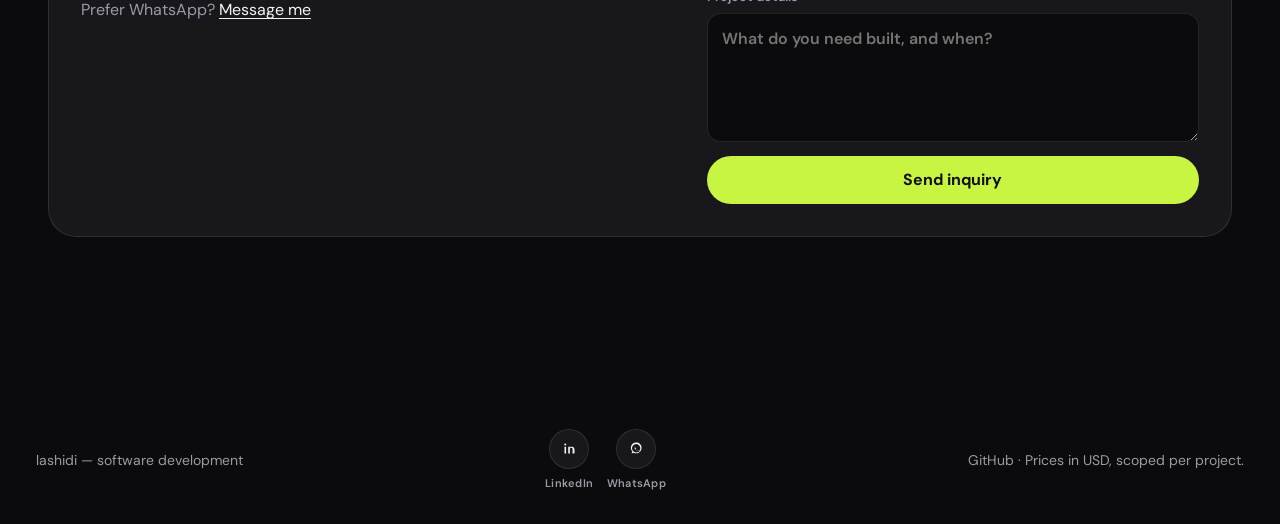
==== commit 2d45c909: "Add Google Search Console verification tag. Co-Authored-By: Claude Opus 5.5 <noreply@anthropic.com> " ====
--- a/index.html
+++ b/index.html
@@ -12,8 +12,8 @@
     <meta name="author" content="Fabilous Lashidi" />
     <link rel="canonical" href="https://fabber04.github.io/portfolio/" />
 
-    <!-- Google Search Console: paste your verification code into content="" and uncomment. -->
-    <!-- <meta name="google-site-verification" content="PASTE_CODE_HERE" /> -->
+    <!-- Google Search Console verification -->
+    <meta name="google-site-verification" content="uc8uU4NpJKt_Q7pCjGrz0elN5Xj8AU-YX1UFQvohOOE" />
 
     <meta property="og:type" content="website" />
     <meta property="og:site_name" content="Fabilous Lashidi" />
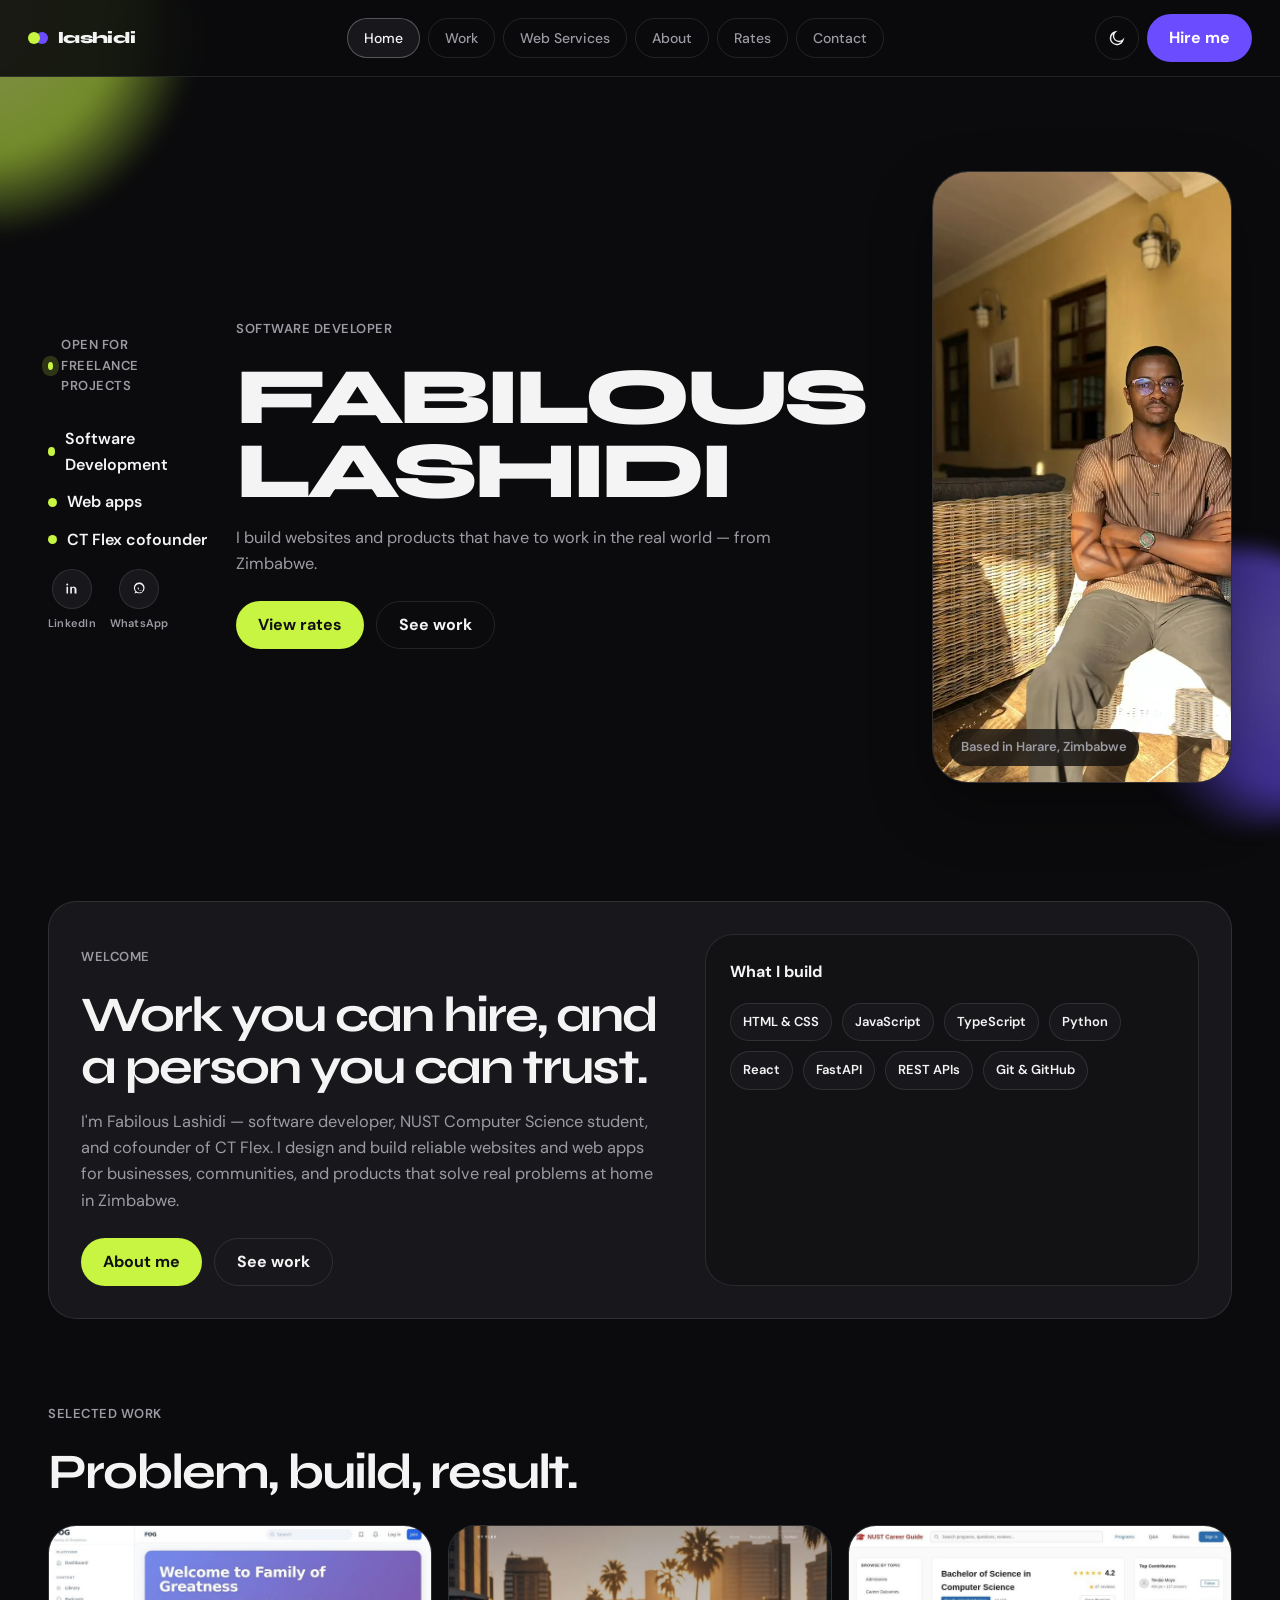
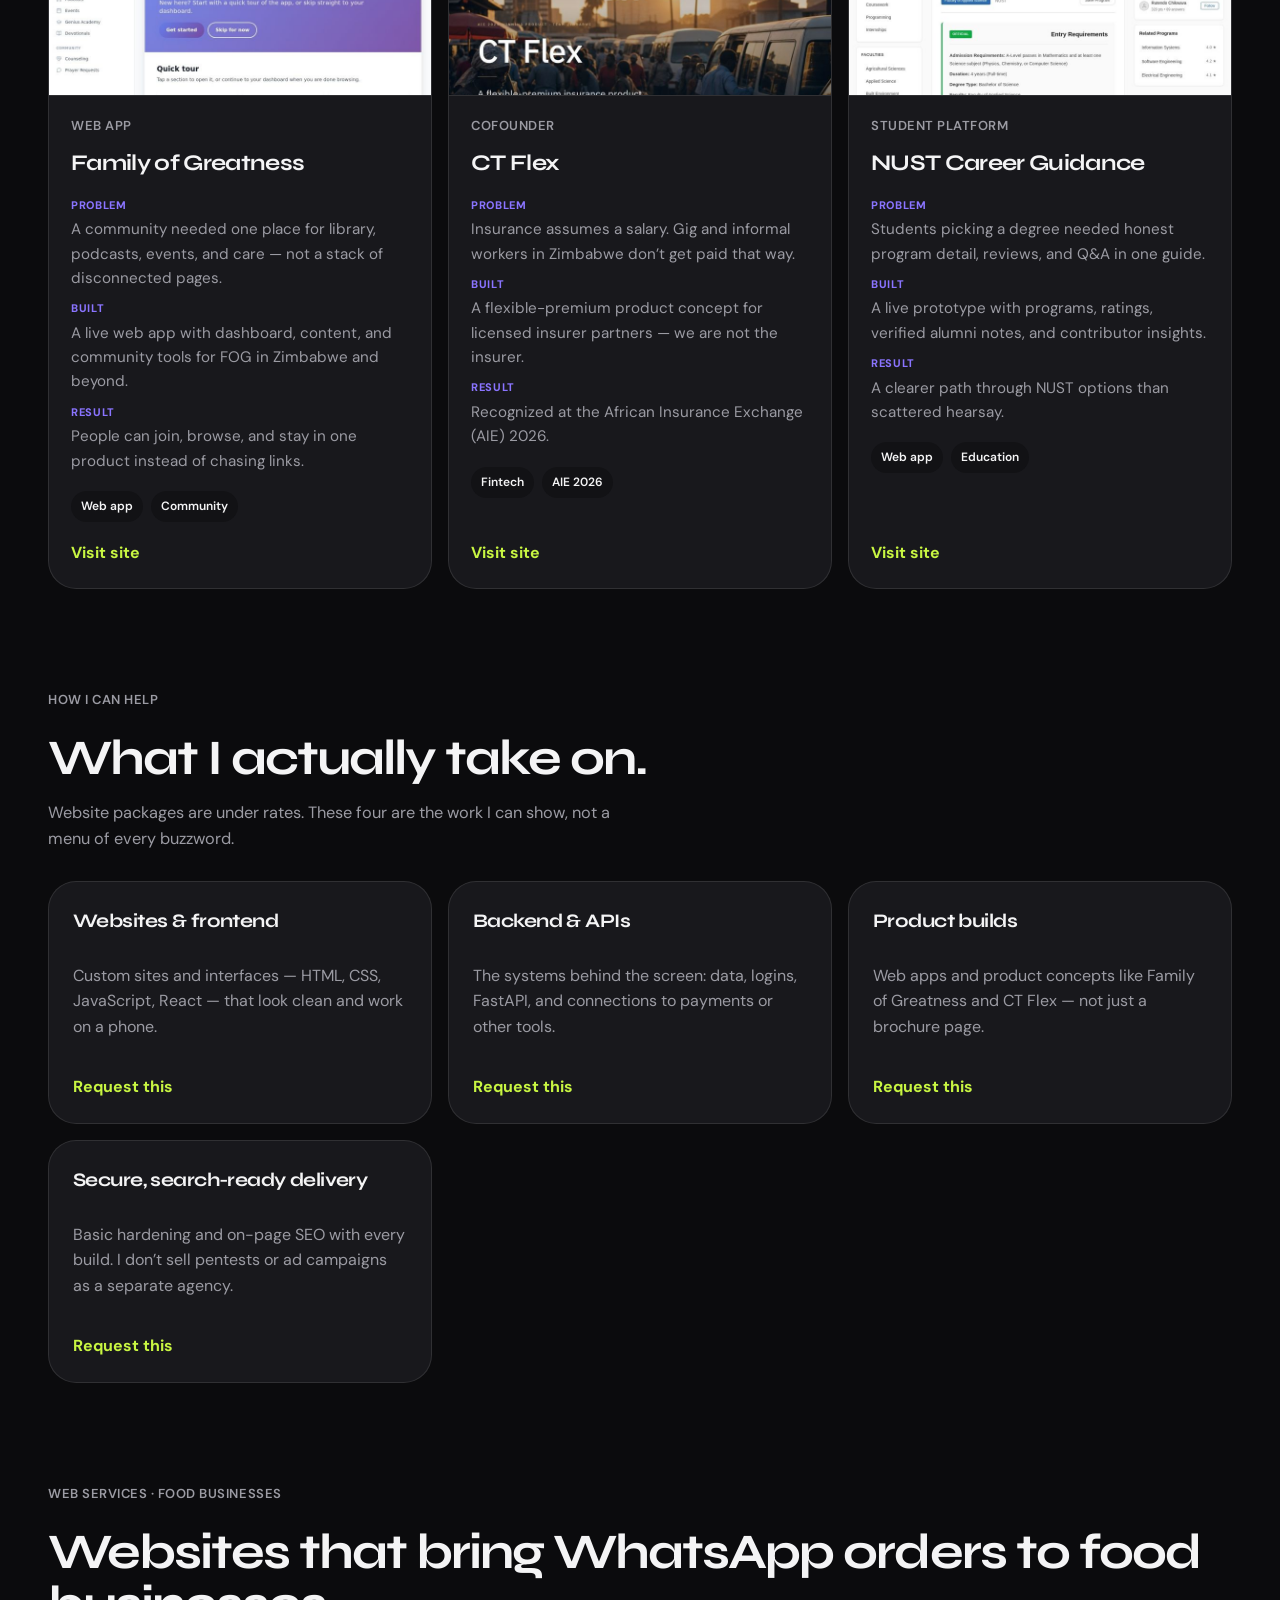
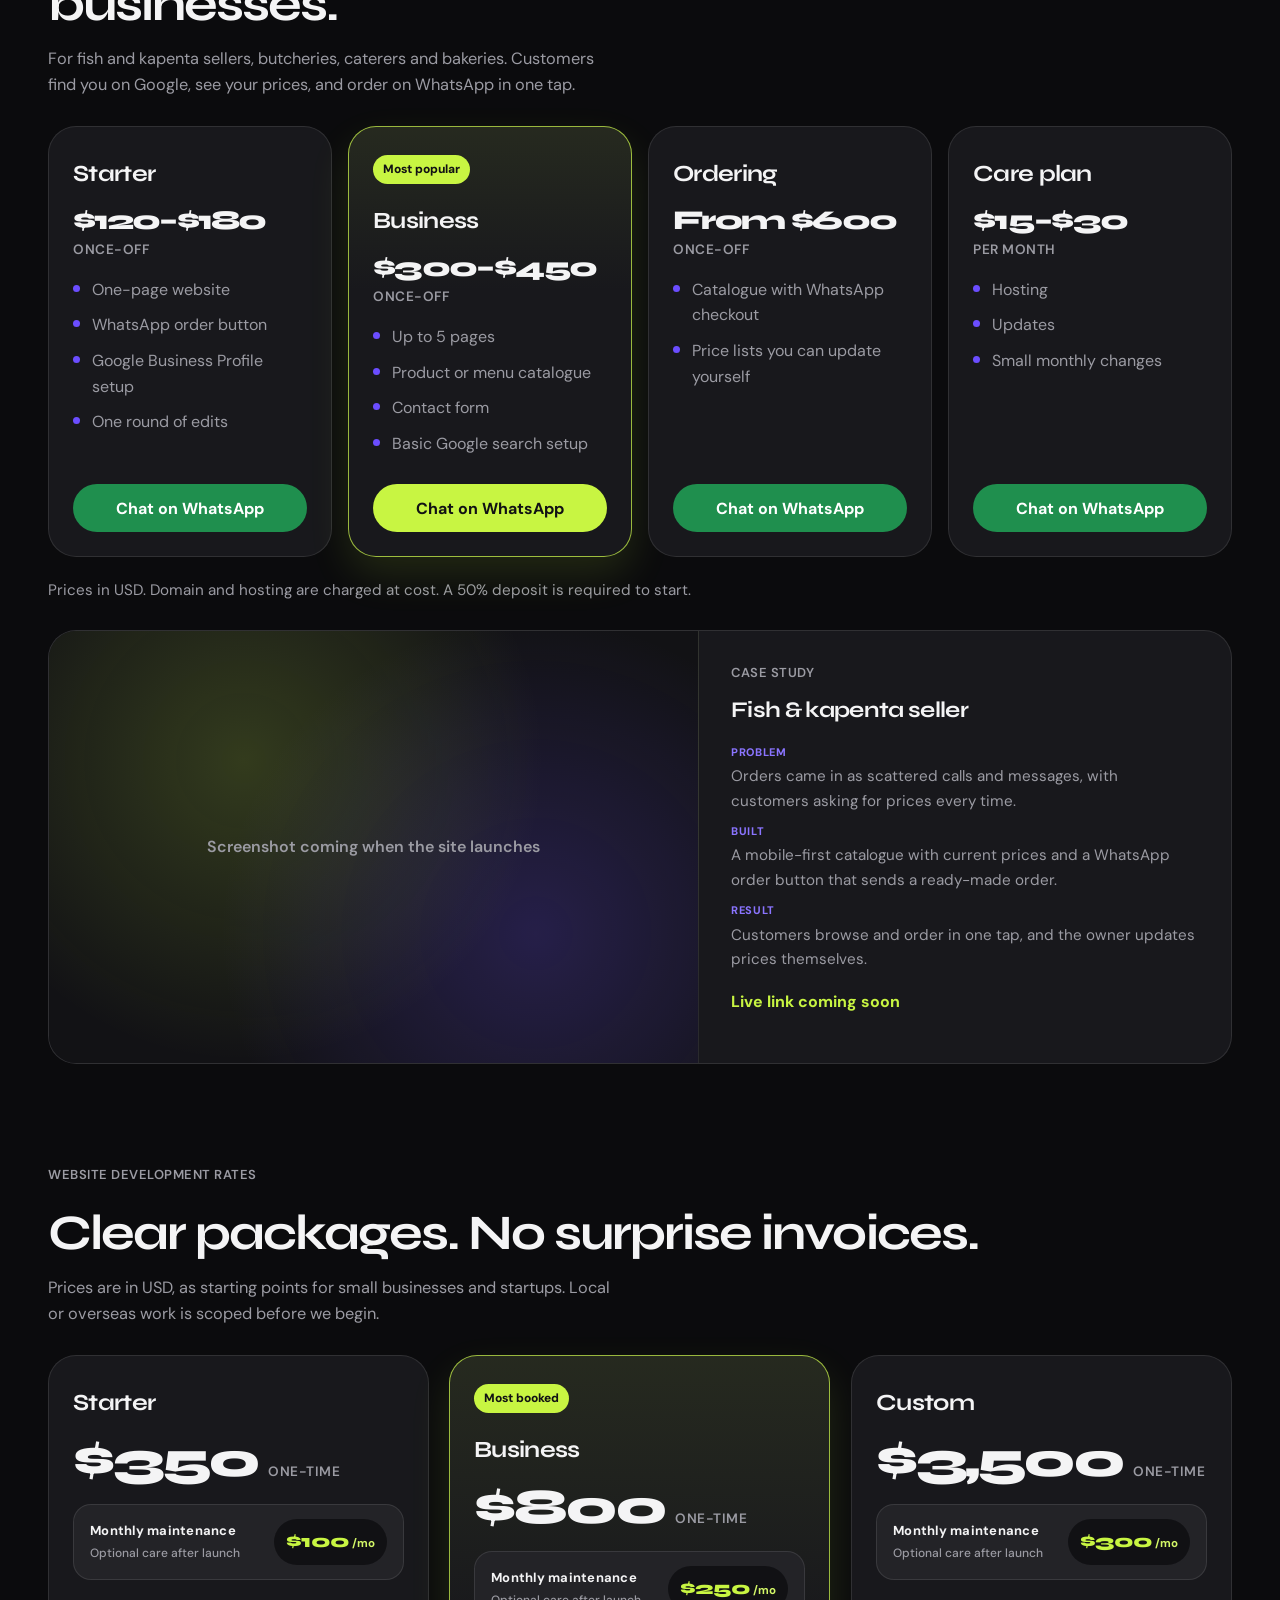
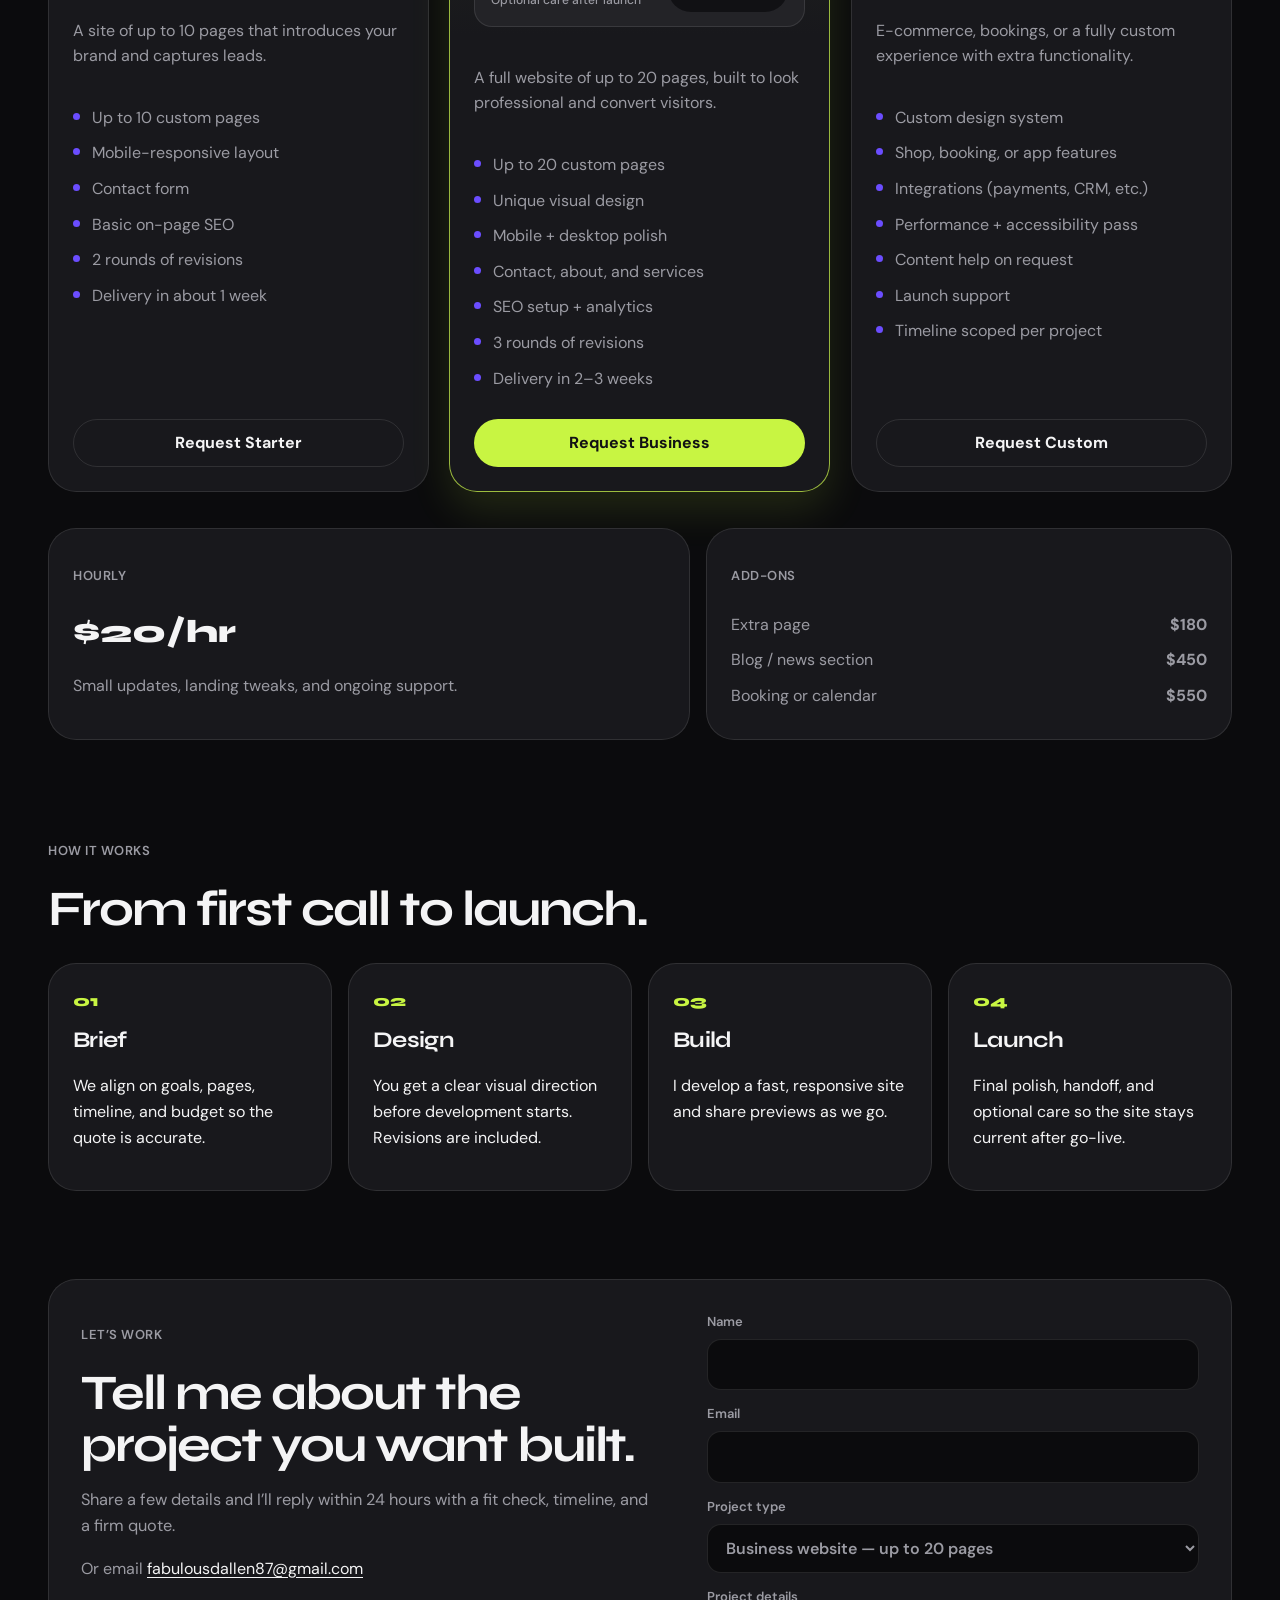
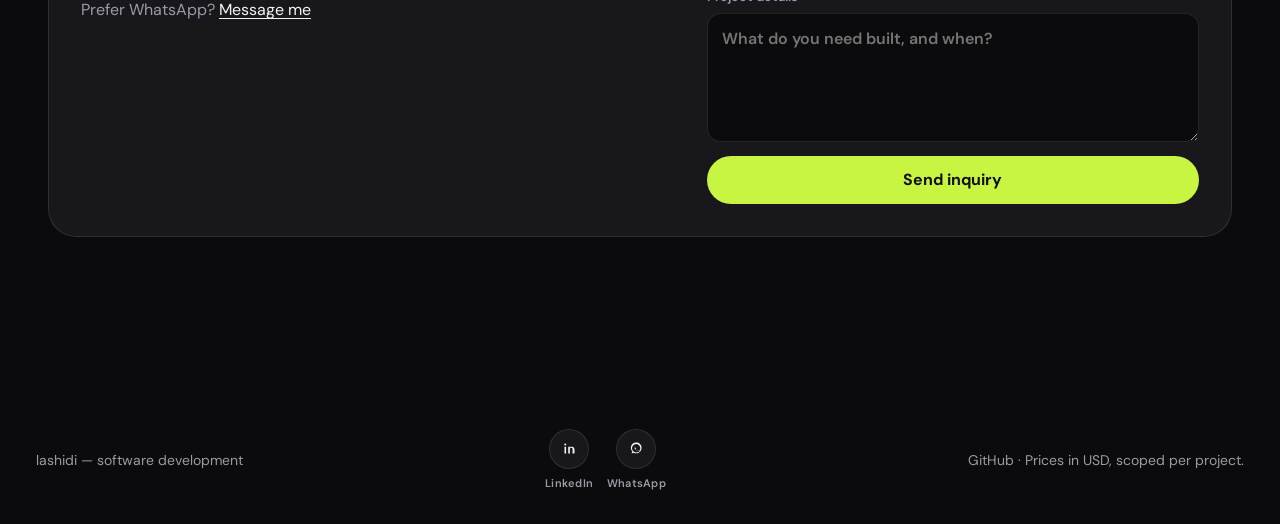
==== commit a57135b1: "Move the portfolio to the lashidi.tech custom domain. Adds the CNAME file and a domain-root robots.t" ====
--- a/index.html
+++ b/index.html
@@ -10,7 +10,7 @@
       content="Fabilous Lashidi, NUST Computer Science student and software engineer building AI, plus web design that brings WhatsApp orders to small businesses."
     />
     <meta name="author" content="Fabilous Lashidi" />
-    <link rel="canonical" href="https://fabber04.github.io/portfolio/" />
+    <link rel="canonical" href="https://lashidi.tech/" />
 
     <!-- Google Search Console verification -->
     <meta name="google-site-verification" content="uc8uU4NpJKt_Q7pCjGrz0elN5Xj8AU-YX1UFQvohOOE" />
@@ -23,8 +23,8 @@
       property="og:description"
       content="NUST Computer Science student building AI and software products, plus websites that bring WhatsApp orders to food businesses."
     />
-    <meta property="og:url" content="https://fabber04.github.io/portfolio/" />
-    <meta property="og:image" content="https://fabber04.github.io/portfolio/assets/og-share.jpg" />
+    <meta property="og:url" content="https://lashidi.tech/" />
+    <meta property="og:image" content="https://lashidi.tech/assets/og-share.jpg" />
     <meta property="og:image:width" content="1200" />
     <meta property="og:image:height" content="630" />
     <meta property="og:image:alt" content="Fabilous Lashidi, software engineer and web developer in Zimbabwe" />
@@ -34,18 +34,18 @@
       name="twitter:description"
       content="NUST Computer Science student building AI and software products, plus websites that bring WhatsApp orders to food businesses."
     />
-    <meta name="twitter:image" content="https://fabber04.github.io/portfolio/assets/og-share.jpg" />
+    <meta name="twitter:image" content="https://lashidi.tech/assets/og-share.jpg" />
 
     <script type="application/ld+json">
       {
         "@context": "https://schema.org",
         "@type": "Person",
-        "@id": "https://fabber04.github.io/portfolio/#person",
+        "@id": "https://lashidi.tech/#person",
         "name": "Fabilous Lashidi",
         "jobTitle": "Software Engineer and Web Developer",
         "description": "Computer Science student at NUST building AI and software products, and websites for small food businesses in Zimbabwe.",
-        "url": "https://fabber04.github.io/portfolio/",
-        "image": "https://fabber04.github.io/portfolio/assets/portrait.jpg",
+        "url": "https://lashidi.tech/",
+        "image": "https://lashidi.tech/assets/portrait.jpg",
         "email": "mailto:fabulousdallen87@gmail.com",
         "address": { "@type": "PostalAddress", "addressCountry": "ZW" },
         "affiliation": {
